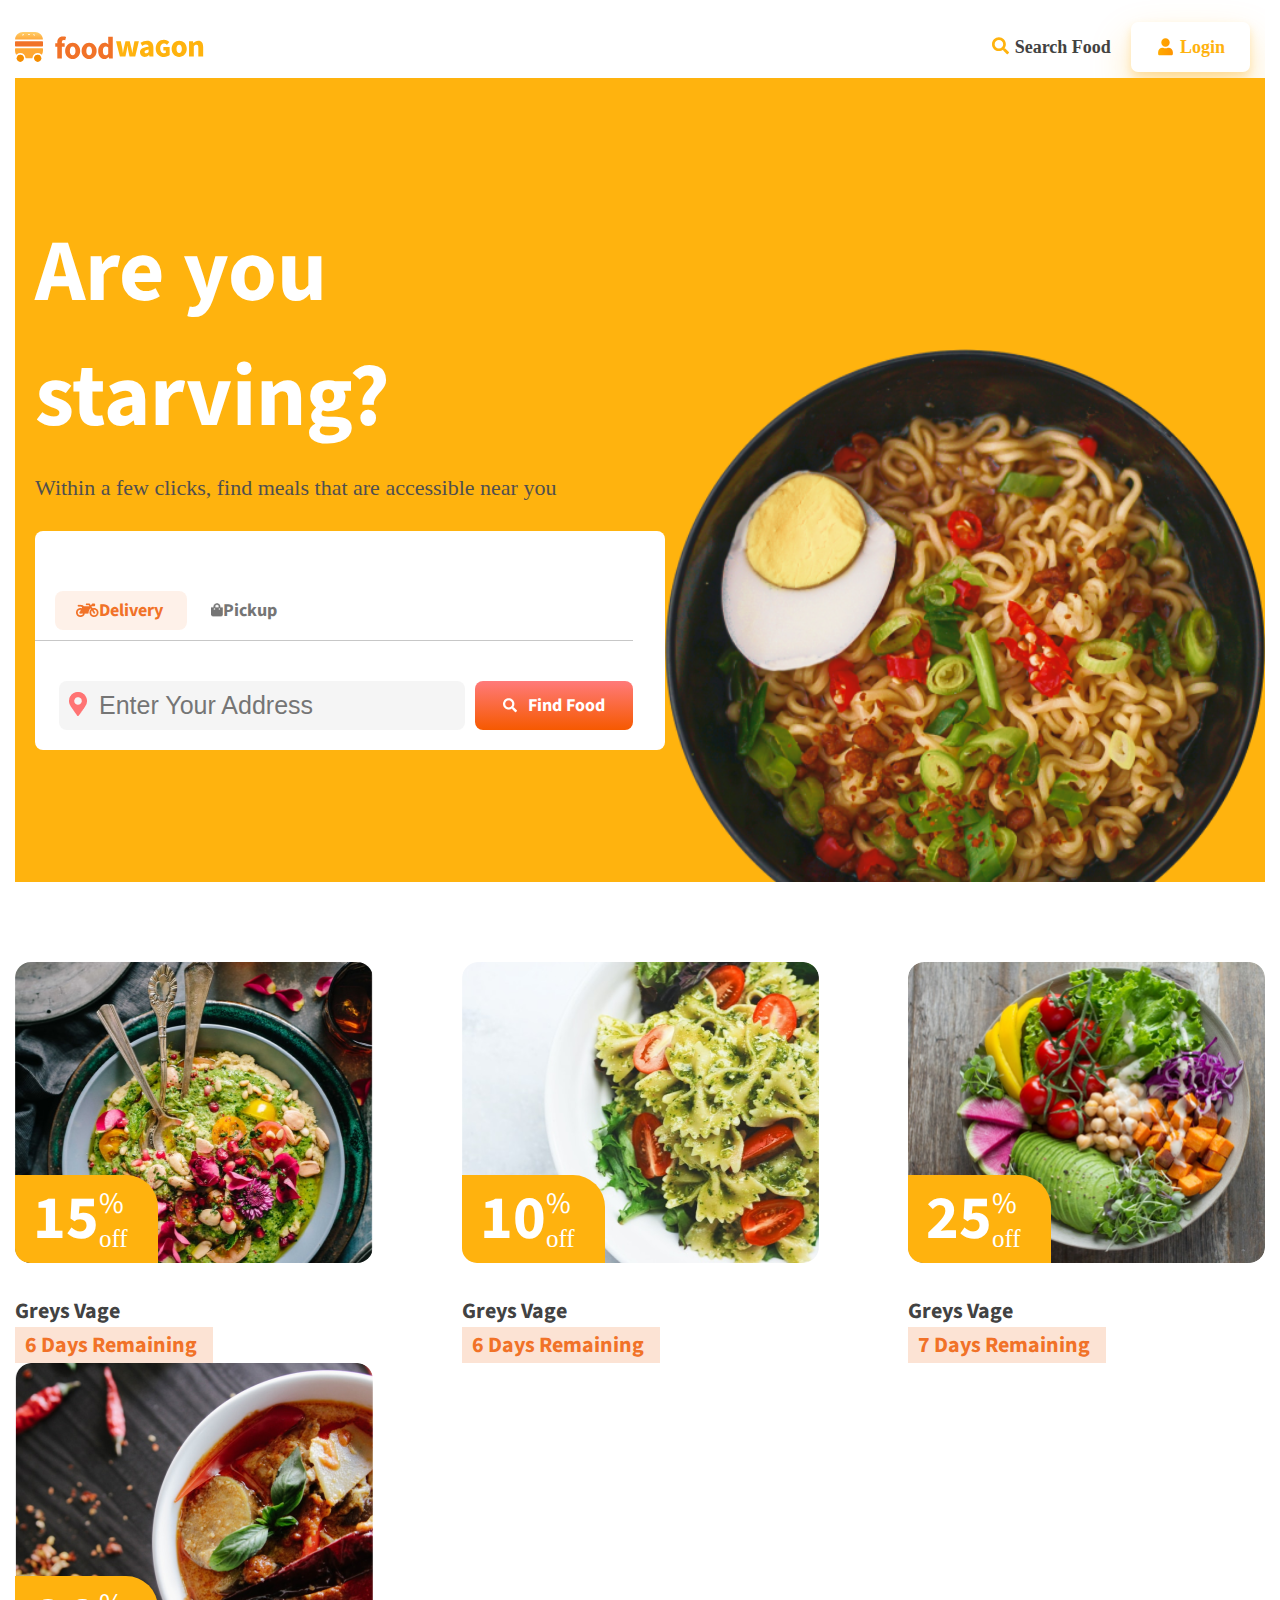
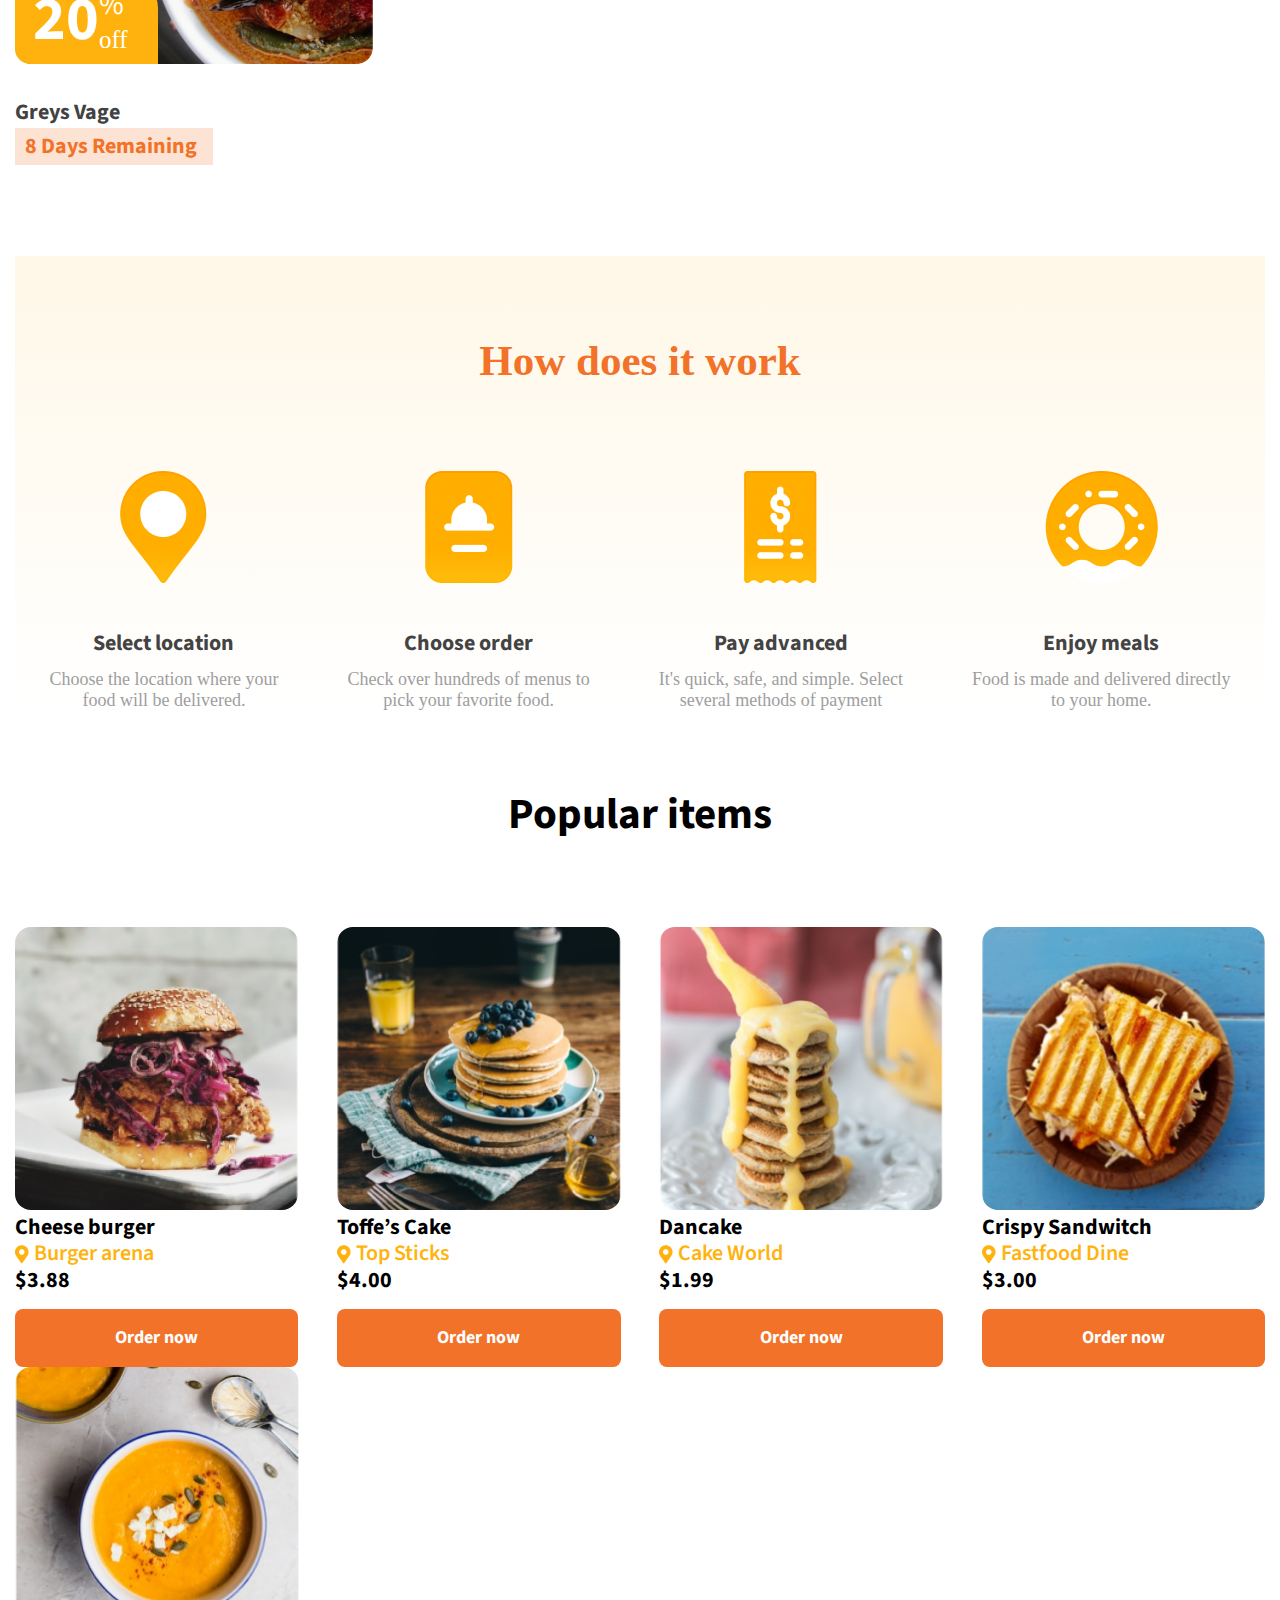
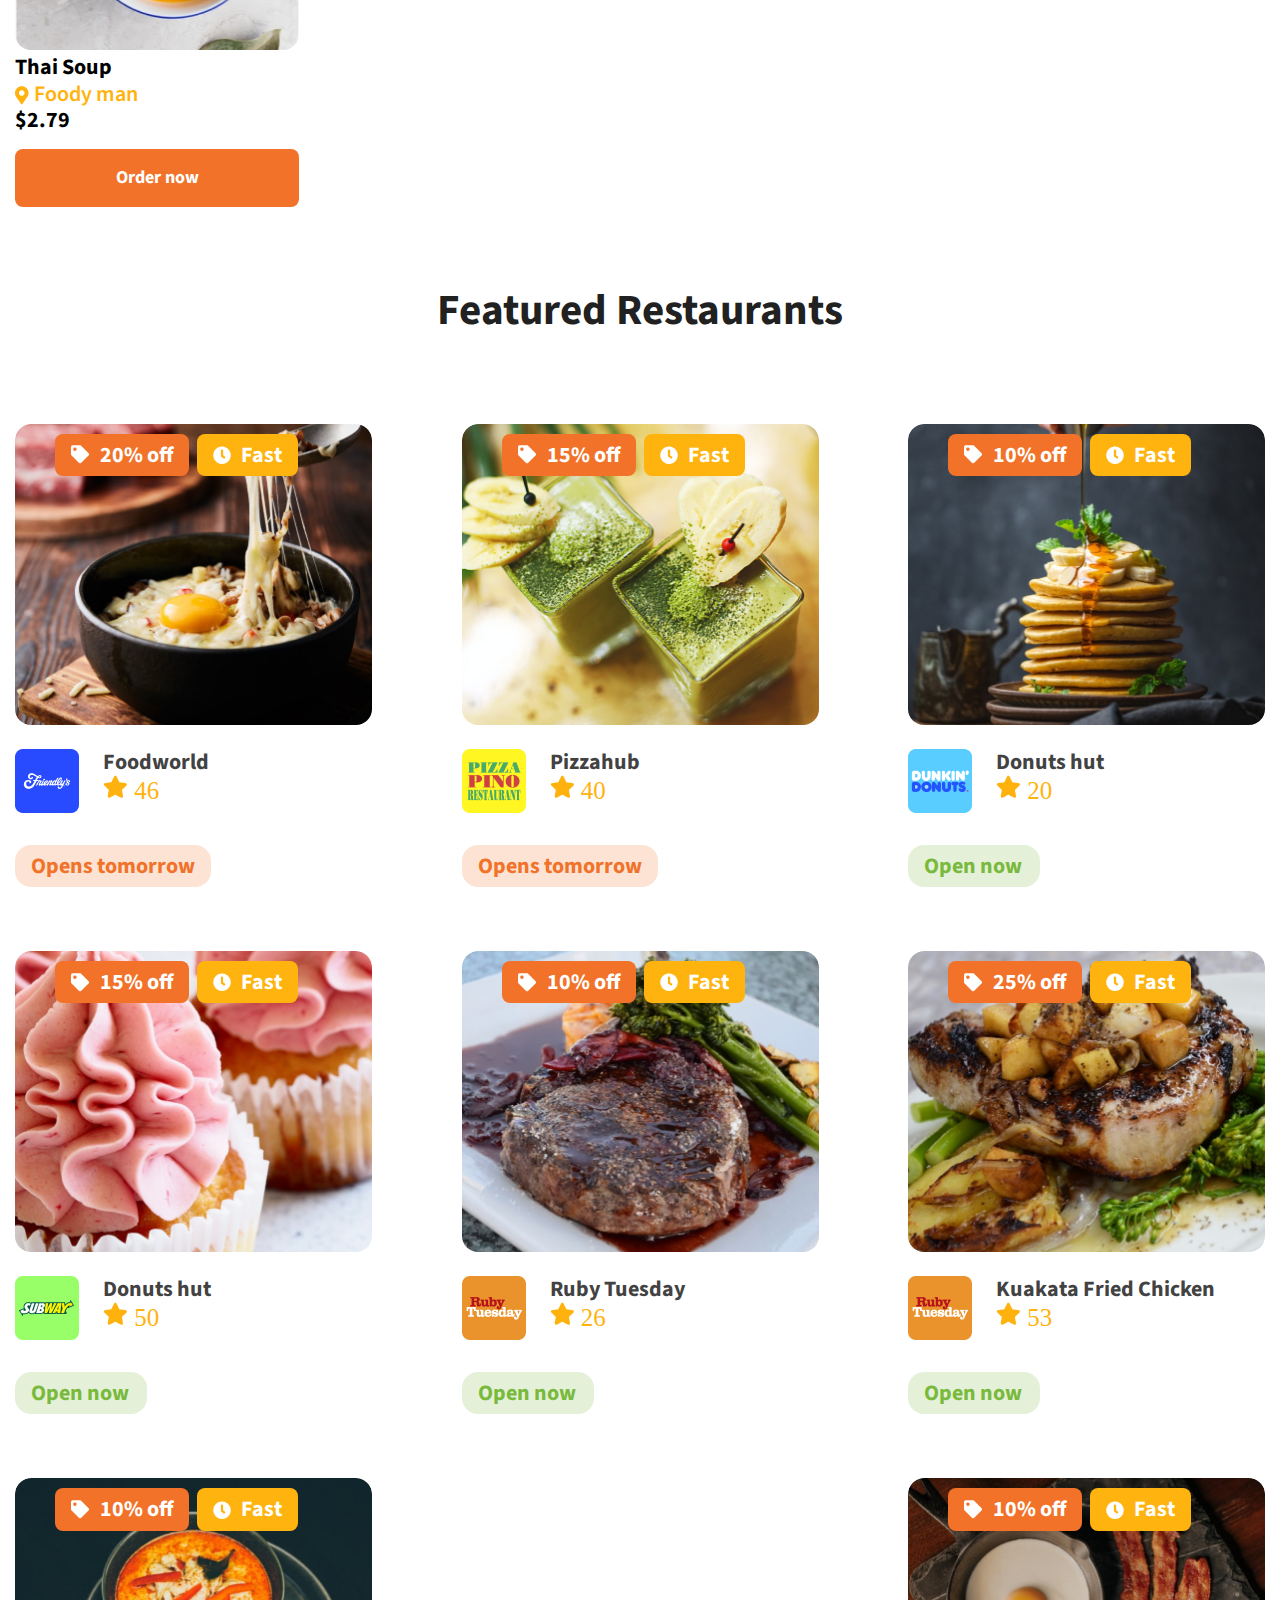
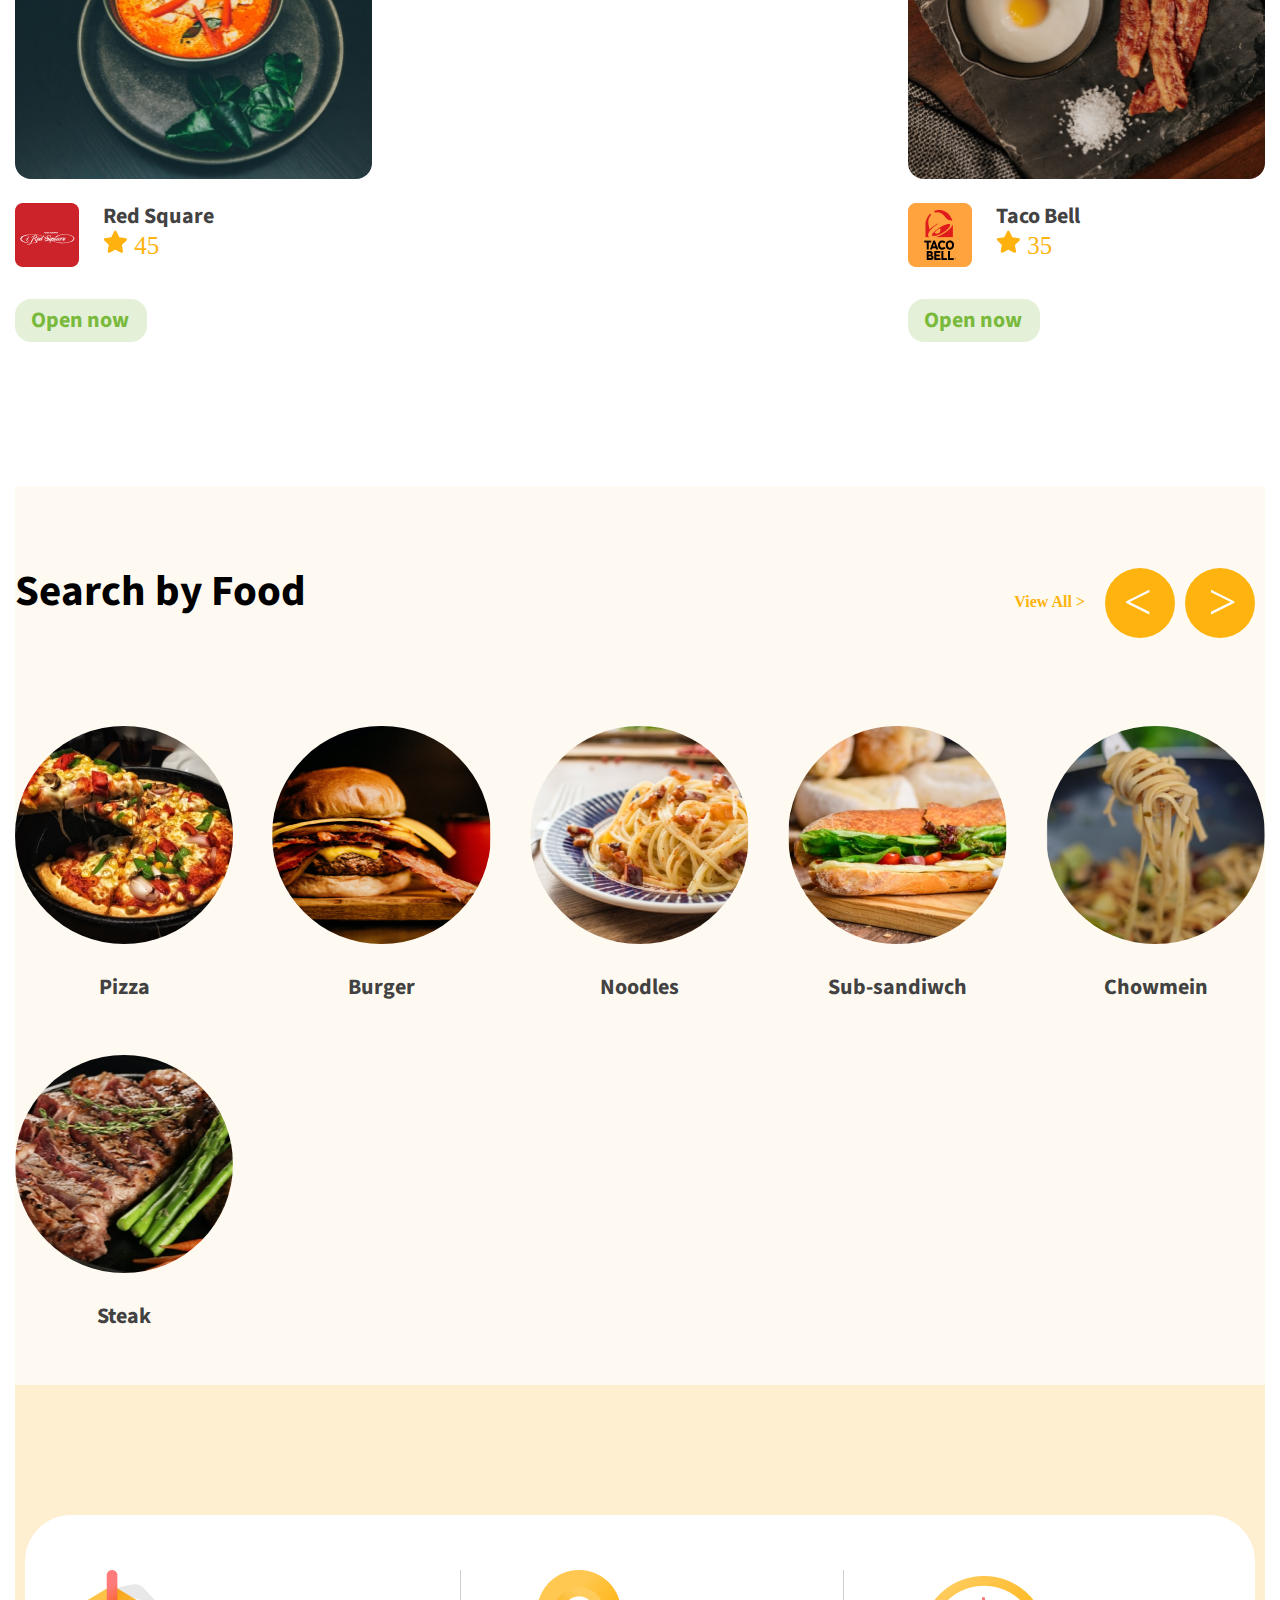
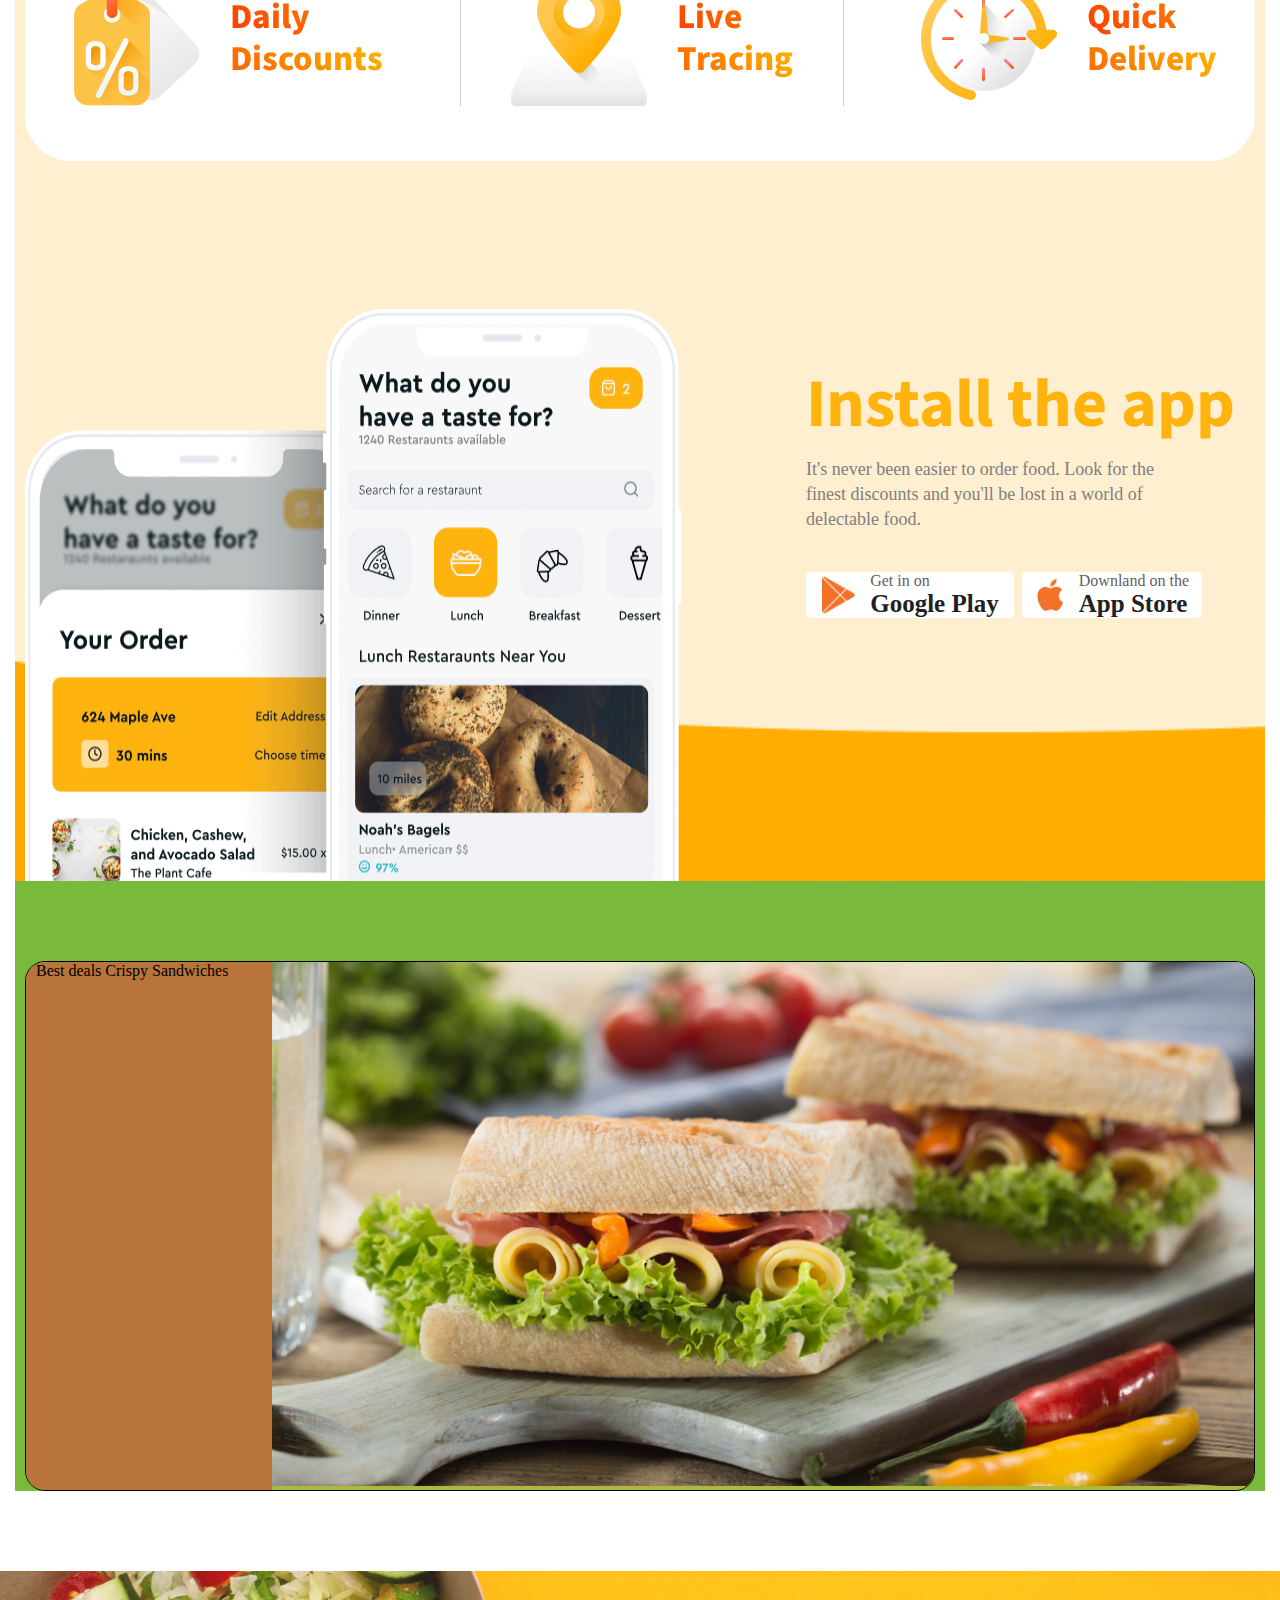
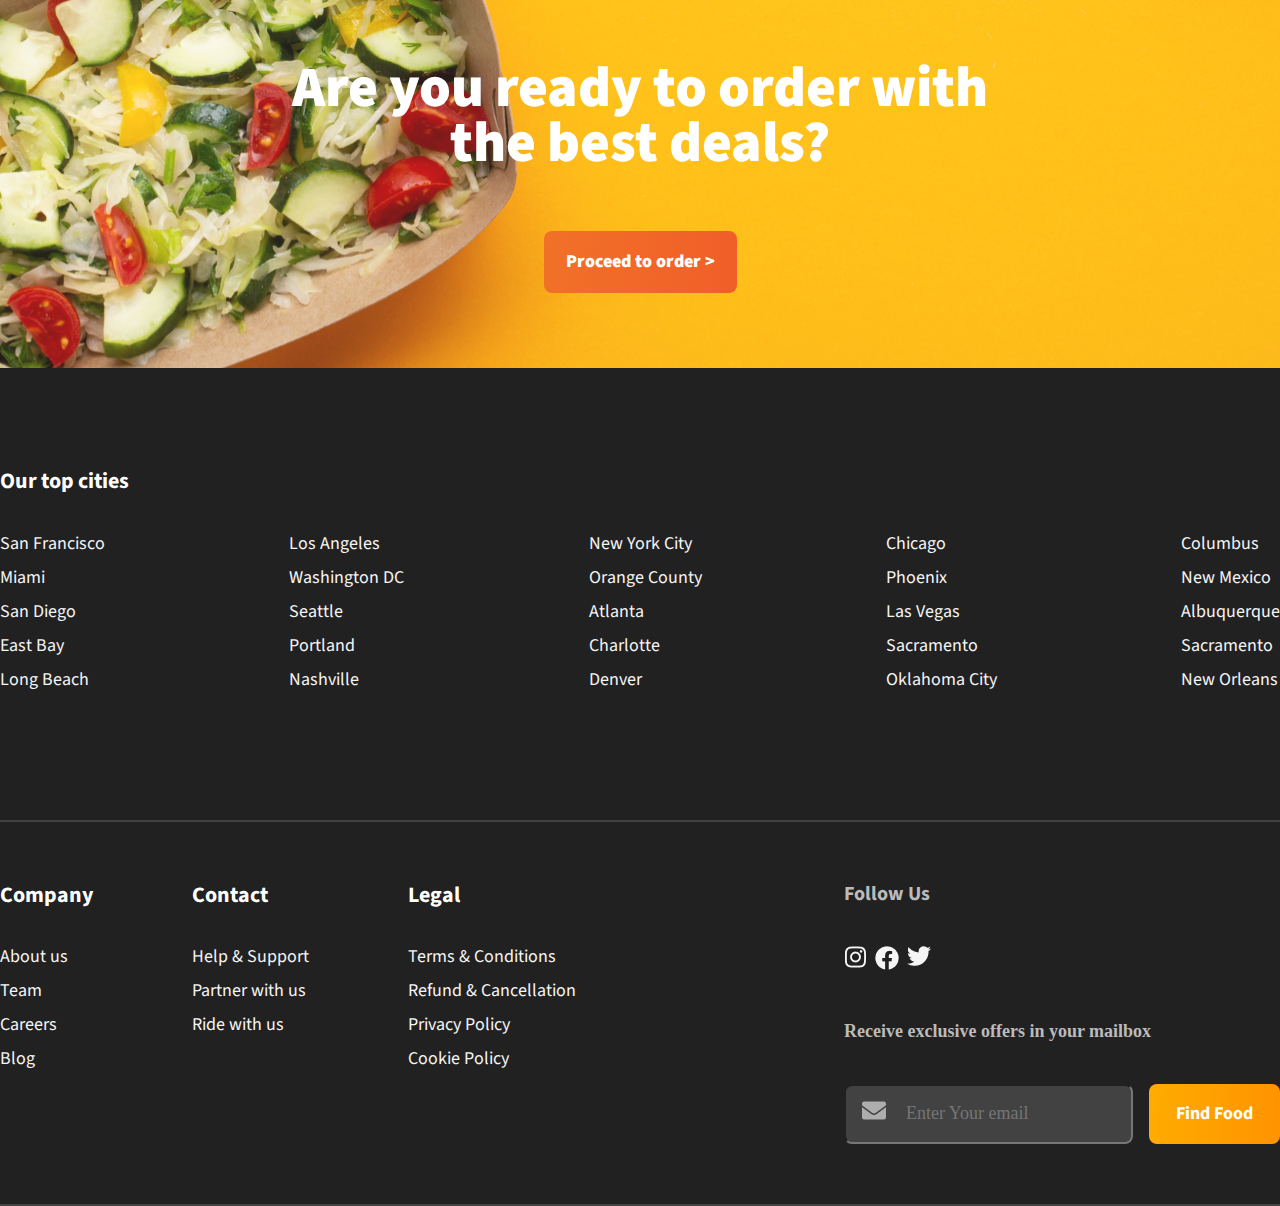
==== index.html @ c79612e3 "1" ====
<!DOCTYPE html>
<html lang="en">
<head>
    <meta charset="UTF-8">
    <meta http-equiv="X-UA-Compatible" content="IE=edge">
    <meta name="viewport" content="width=device-width, initial-scale=1.0">
    <title>Foody</title>
    <link rel="stylesheet" href="style.css">
</head>
<body>
    <div class="_wrapper">
             <!-- HEADER -->
             <header class="header">
             <div class="header__conteiner _container">
                <div class="header__logo">
                    <a href="#" class="header_logo-link">
                        <img src="img/Logo.svg" alt="" class="header__logo-pic">
                    </a>
                </div>
                <div class="header__nav">
                       <a href="#" class="nav__search">
                        <img src="img/Search.svg" alt="" class="nav__search__img">
                        <span class="nav__login__text1">Search Food</span>
                        </a>
                       <a href="#" class="nav__login">
                        <img src="img/user.svg" alt="" class="nav__login__img">
                        <span class="nav__login__text2">Login</span>
                        </a>
                </div>
                </div>
             </header>
            
             <!-- /HEADER -->
             <!-- Main -->
             <!-- STARVING--------------------------------------------------------------------------------------------------- -->
             <main class="">
             <div class="starving">    
             <div class="starving__container _container">
             <div class="starving__container_ask">
                <h1 class="starving__container_ask_h1">Are you starving?</h1>
                <h3 class="starving__container_ask_h3"> Within a few clicks, find meals that are accessible near you</h3>
                <form class="form" action="#" method="post">
                <div class="form_two_button">
                    <label for="choose1">
                        <input class="radio1" type="radio" name = 'choose' id="choose1" checked>
                        <div class="radio_but1">
                            <img src="img/мото.png" alt="" class="choose1_moto">
                            <span class="radio_but_text1">Delivery</span>
                        </div>
                    </label>
                    <label for="choose2">
                        <input class="radio2" type="radio" name = 'choose' id="choose2">
                        <div class="radio_but2">
                            <img src="img/корзинка.png" alt="" class="choose2_bag">
                            <span class="radio_but_text2">Pickup</span>
                        </div>
                    </label>
                </div> <!--До сюда все ок -->
                    <label class="buttom_form">    
                    <input class="input1" type="text" name="adress" value="" placeholder="Enter Your Address">                   
                    <button class="button1" type="button">
                        <img class="loop_button1" src="img/БелаяЛупа.png">
                        <span class="find_food_button1">Find Food</span>
                    </button>
              
                    </label>
                
                </form>
             </div>
             <!-- <div class="base__starving"> -->
             <img class="image_base_starving _base-starving" src="img/Image Base.png">
             <!-- </div> -->
             </div>
            </div>
             <!-- ------------------------------------------------------------------------------------------------------------ -->
             <div class="food-container_2">
                <div class="food_sale_conteiner _container">
                    <div class="food_sale_conteiner_blocks">
                    <div class="food_sale_conteiner_blocks_img_and_text"> 
                        <img src="img/1.png" alt="" class="food_sale_conteiner_blocks_img">
                        <div class="food_sale_conteiner_blocks_text">
                                <span class="food_sale_conteiner_blocks_text_num">15</span>
                                <div class="food_sale_conteiner_blocks_text_column_deg_and_off">
                                    <span class="food_sale_conteiner_blocks_text_deg">%</span>
                                    <span class="food_sale_conteiner_blocks_text_off">off</span>
                                </div>
                        </div>
                    </div>
                    <span class="food_sale_conteiner_blocks_text_greys_vage">Greys Vage</span>
                    <div class="food_sale_conteiner_blocks_text_6_days_div">
                        <span class="food_sale_conteiner_blocks_text_6_days_text">
                            6 Days Remaining
                        </span>
                    </div>
                    </div>
                    <!--  -->
                    <div class="food_sale_conteiner_blocks">
                        <div class="food_sale_conteiner_blocks_img_and_text"> 
                            <img src="img/2.png" alt="" class="food_sale_conteiner_blocks_img">
                            <div class="food_sale_conteiner_blocks_text">
                                    <span class="food_sale_conteiner_blocks_text_num">10</span>
                                    <div class="food_sale_conteiner_blocks_text_column_deg_and_off">
                                        <span class="food_sale_conteiner_blocks_text_deg">%</span>
                                        <span class="food_sale_conteiner_blocks_text_off">off</span>
                                    </div>
                            </div>
                        </div>
                        <span class="food_sale_conteiner_blocks_text_greys_vage">Greys Vage</span>
                        <div class="food_sale_conteiner_blocks_text_6_days_div">
                            <span class="food_sale_conteiner_blocks_text_6_days_text">
                                6 Days Remaining
                            </span>
                        </div>
                        </div>
                    <!--  -->
                    <div class="food_sale_conteiner_blocks">
                        <div class="food_sale_conteiner_blocks_img_and_text"> 
                            <img src="img/3.png" alt="" class="food_sale_conteiner_blocks_img">
                            <div class="food_sale_conteiner_blocks_text">
                                    <span class="food_sale_conteiner_blocks_text_num">25</span>
                                    <div class="food_sale_conteiner_blocks_text_column_deg_and_off">
                                        <span class="food_sale_conteiner_blocks_text_deg">%</span>
                                        <span class="food_sale_conteiner_blocks_text_off">off</span>
                                    </div>
                            </div>
                        </div>
                        <span class="food_sale_conteiner_blocks_text_greys_vage">Greys Vage</span>
                        <div class="food_sale_conteiner_blocks_text_6_days_div">
                            <span class="food_sale_conteiner_blocks_text_6_days_text">
                                7 Days Remaining
                            </span>
                        </div>
                        </div>
                        <!--  -->
                        <div class="food_sale_conteiner_blocks">
                            <div class="food_sale_conteiner_blocks_img_and_text"> 
                                <img src="img/4.png" alt="" class="food_sale_conteiner_blocks_img">
                                <div class="food_sale_conteiner_blocks_text">
                                        <span class="food_sale_conteiner_blocks_text_num">20</span>
                                        <div class="food_sale_conteiner_blocks_text_column_deg_and_off">
                                            <span class="food_sale_conteiner_blocks_text_deg">%</span>
                                            <span class="food_sale_conteiner_blocks_text_off">off</span>
                                        </div>
                                </div>
                            </div>
                            <span class="food_sale_conteiner_blocks_text_greys_vage">Greys Vage</span>
                            <div class="food_sale_conteiner_blocks_text_6_days_div">
                                <span class="food_sale_conteiner_blocks_text_6_days_text">
                                    8 Days Remaining
                                </span>
                            </div>
                            </div>
                            <!--  -->
                </div>
             </div>

             <!-- HOW DOES IT WORK--------------------------------------------------------------------------------------------------- -->
             <div class="How_does_it_work">
                 <h2 class="How_does_it_work_text_h2">How does it work</h2>
                <div class="How_does_it_work_container _container">
                <div class="select_location">
                    <a href="#" class="select_location_img_a">
                        <img src="img/select location.png" alt="" class="select_location_img">
                        </a>
                        <h3 class="select_location_text1"> Select location</h3>
                        <span class="select_location_text2">Choose the location where your <br> food will be delivered.</span>
                </div>
                <div class="select_location">
                    <a href="#" class="select_location_img_a">
                        <img src="img/choose order.png" alt="" class="select_location_img">
                        </a>
                        <h3 class="select_location_text1"> Choose order</h3>
                        <span class="select_location_text2">Check over hundreds of menus to <br> pick your favorite food.</span>
                </div>
                <div class="select_location">
                    <a href="#" class="select_location_img_a">
                        <img src="img/pay advansed.png" alt="" class="select_location_img">
                        </a>
                        <h3 class="select_location_text1"> Pay advanced</h3>
                        <span class="select_location_text2">It's quick, safe, and simple. Select<br> several methods of payment</span>
                </div>
                <div class="select_location">
                    <a href="#" class="select_location_img_a">
                        <img src="img/Donat.png" alt="" class="select_location_img">
                        </a>
                        <h3 class="select_location_text1"> Enjoy meals </h3>
                        <span class="select_location_text2">Food is made and delivered directly <br> to your home.</span>
                </div>
                    </div>
                </div>
                <!-- POPULAR-ITEMS------------------------------------------------------------------------------------------ -->
                <div class="popular_items">
                    <div class="arrow">
                        <a href="#" class="arrow_left">
                            <p class="arrow_left_l"><span>&#60</span></p>
                        </a>
                        <a href="#" class="arrow_rigth">
                            <p class="arrow_rigth_r"><span>&#62</span></p>
                        </a>
                    </div>
                    <h2 class="popelar_items_text_h2">Popular items</h2>
                    <div class="popular_items_container _container">
                        <div class="popular_items_blocks">
                            <a href="#" class="popular_items_img1">
                                <img src="img/Cheese_burger.png" alt="" class="popular_items_img_burger">
                            </a>
                            <span class="popular_items_text_cheese-burger">Cheese burger</span>
                            <a href="#" class="popular_items_text_and_img">
                                <img src="img/yeallow_navigation.png" alt="" class="popular_items_img_navigation">
                                <span class="popular_items_text2">Burger arena</span>
                                </a>
                            <span class="popular_items_text_price">$3.88</span>
                            <div class="popular_items_button">
                                <a href="#" class="popular_items_button_a">
                                   <p class="popular_items_button_text1">Order now</p>
                                </a>
                            </div>
                        </div>
                        <div class="popular_items_blocks">
                            <a href="#" class="popular_items_img1">
                                <img src="img/toffesCake.png" alt="" class="popular_items_img_burger">
                            </a>
                            <span class="popular_items_text_cheese-burger">Toffe’s Cake</span>
                            <a href="#" class="popular_items_text_and_img">
                                <img src="img/yeallow_navigation.png" alt="" class="popular_items_img_navigation">
                                <span class="popular_items_text2">Top Sticks</span>
                                </a>
                            <span class="popular_items_text_price">$4.00</span>
                            <div class="popular_items_button">
                                <a href="#" class="popular_items_button_a">
                                   <p class="popular_items_button_text1">Order now</p>
                                </a>
                            </div>
                        </div>
                        <div class="popular_items_blocks">
                            <a href="#" class="popular_items_img1">
                                <img src="img/dancake.png" alt="" class="popular_items_img_burger">
                            </a>
                            <span class="popular_items_text_cheese-burger">Dancake</span>
                            <a href="#" class="popular_items_text_and_img">
                                <img src="img/yeallow_navigation.png" alt="" class="popular_items_img_navigation">
                                <span class="popular_items_text2">Cake World</span>
                                </a>
                            <span class="popular_items_text_price">$1.99</span>
                            <div class="popular_items_button">
                                <a href="#" class="popular_items_button_a">
                                   <p class="popular_items_button_text1">Order now</p>
                                </a>
                            </div>
                        </div>
                        <div class="popular_items_blocks">
                            <a href="#" class="popular_items_img1">
                                <img src="img/crispy_sandwich.png" alt="" class="popular_items_img_burger">
                            </a>
                            <span class="popular_items_text_cheese-burger">Crispy Sandwitch</span>
                            <a href="#" class="popular_items_text_and_img">
                                <img src="img/yeallow_navigation.png" alt="" class="popular_items_img_navigation">
                                <span class="popular_items_text2">Fastfood Dine</span>
                                </a>
                            <span class="popular_items_text_price">$3.00</span>
                            <div class="popular_items_button">
                                <a href="#" class="popular_items_button_a">
                                   <p class="popular_items_button_text1">Order now</p>
                                </a>
                            </div>
                        </div>
                        <div class="popular_items_blocks">
                            <a href="#" class="popular_items_img1">
                                <img src="img/thai_soup.png" alt="" class="popular_items_img_burger">
                            </a>
                            <span class="popular_items_text_cheese-burger">Thai  Soup</span>
                            <a href="#" class="popular_items_text_and_img">
                                <img src="img/yeallow_navigation.png" alt="" class="popular_items_img_navigation">
                                <span class="popular_items_text2">Foody man</span>
                                </a>
                            <span class="popular_items_text_price">$2.79</span>
                            <div class="popular_items_button">
                                <a href="#" class="popular_items_button_a">
                                   <p class="popular_items_button_text1">Order now</p>
                                </a>
                            </div>
                        </div>
                    </div>
                 </div>
                 <!-- /POPULAR-ITEMS---------------------------------------------------------------------------------------------------------------------- -->

                 <div class="reatured_restaurants">
                    <h2 class="reatured_restaurants_text1">Featured Restaurants</h2>
                    <div class="reatured_restaurants_container _container">
                        <div class="reatured_restaurants_container_blocks">
                            <img src="img/food_world.png" alt="" class="reatured_restaurants_container_blocks_img">
                            <div class="reatured_restaurants_container_blocks_off_and_fast">
                                <div class="reatured_restaurants_container_blocks_off">
                                    <img src="img/ярлыкпроценты.png" alt="" class="reatured_restaurants_container_blocks_off_img">
                                    <span class="reatured_restaurants_container_blocks_off_text"> 20% off</span>
                                </div>
                                <div class="reatured_restaurants_container_blocks_fast">
                                    <img src="img/часы.png" alt="" class="reatured_restaurants_container_blocks_fast_img">
                                    <span class="reatured_restaurants_container_blocks_fast_text">Fast</span>
                                </div>
                            </div>
                            <div class="reatured_restaurants_container_blocks_icon_and_text">
                                <img src="img/RestaruantLogo1.png" alt="" class="reatured_restaurants_container_blocks_icon">
                                <div class="reatured_restaurants_container_blocks_text_two_span">
                                    <span class="reatured_restaurants_container_blocks_text-Foodworld">Foodworld</span>
                                    <span class="reatured_restaurants_container_blocks_text-46"> <img src="img/star.png" alt="" class="reatured_restaurants_container_blocks_img-46"> 46 </span>
                                </div>
                            </div>
                            <a href="#" class="reatured_restaurants_container_blocks_button">
                                <span class="reatured_restaurants_container_blocks_button_text"> Opens tomorrow</span>
                            </a>

                        </div>
                        <!-- 2 -->
                        <div class="reatured_restaurants_container_blocks">
                            <img src="img/pizza_hub.png" alt="" class="reatured_restaurants_container_blocks_img">
                            <div class="reatured_restaurants_container_blocks_off_and_fast">
                                <div class="reatured_restaurants_container_blocks_off">
                                    <img src="img/ярлыкпроценты.png" alt="" class="reatured_restaurants_container_blocks_off_img">
                                    <span class="reatured_restaurants_container_blocks_off_text"> 15% off</span>
                                </div>
                                <div class="reatured_restaurants_container_blocks_fast">
                                    <img src="img/часы.png" alt="" class="reatured_restaurants_container_blocks_fast_img">
                                    <span class="reatured_restaurants_container_blocks_fast_text">Fast</span>
                                </div>
                            </div>
                            <div class="reatured_restaurants_container_blocks_icon_and_text">
                                <img src="img/Restaruant_Logo2.png" alt="" class="reatured_restaurants_container_blocks_icon">
                                <div class="reatured_restaurants_container_blocks_text_two_span">
                                    <span class="reatured_restaurants_container_blocks_text-Foodworld">Pizzahub</span>
                                    <span class="reatured_restaurants_container_blocks_text-46"> <img src="img/star.png" alt="" class="reatured_restaurants_container_blocks_img-46"> 40 </span>
                                </div>
                            </div>
                            <a href="#" class="reatured_restaurants_container_blocks_button">
                                <span class="reatured_restaurants_container_blocks_button_text"> Opens tomorrow</span>
                            </a>

                        </div>
                        <!-- 3 -->
                        <div class="reatured_restaurants_container_blocks">
                            <img src="img/donuts_hut.png" alt="" class="reatured_restaurants_container_blocks_img">
                            <div class="reatured_restaurants_container_blocks_off_and_fast">
                                <div class="reatured_restaurants_container_blocks_off">
                                    <img src="img/ярлыкпроценты.png" alt="" class="reatured_restaurants_container_blocks_off_img">
                                    <span class="reatured_restaurants_container_blocks_off_text"> 10% off</span>
                                </div>
                                <div class="reatured_restaurants_container_blocks_fast">
                                    <img src="img/часы.png" alt="" class="reatured_restaurants_container_blocks_fast_img">
                                    <span class="reatured_restaurants_container_blocks_fast_text">Fast</span>
                                </div>
                            </div>
                            <div class="reatured_restaurants_container_blocks_icon_and_text">
                                <img src="img/Restaruant_Logo3.png" alt="" class="reatured_restaurants_container_blocks_icon">
                                <div class="reatured_restaurants_container_blocks_text_two_span">
                                    <span class="reatured_restaurants_container_blocks_text-Foodworld">Donuts hut</span>
                                    <span class="reatured_restaurants_container_blocks_text-46"> <img src="img/star.png" alt="" class="reatured_restaurants_container_blocks_img-46"> 20 </span>
                                </div>
                            </div>
                            <a href="#" class="reatured_restaurants_container_blocks_button_opens">
                                <span class="reatured_restaurants_container_blocks_button_text_opens"> Open now</span>
                            </a>

                        </div>
                        <!-- 4 -->
                        <div class="reatured_restaurants_container_blocks">
                            <img src="img/donut_hut2.png" alt="" class="reatured_restaurants_container_blocks_img">
                            <div class="reatured_restaurants_container_blocks_off_and_fast">
                                <div class="reatured_restaurants_container_blocks_off">
                                    <img src="img/ярлыкпроценты.png" alt="" class="reatured_restaurants_container_blocks_off_img">
                                    <span class="reatured_restaurants_container_blocks_off_text"> 15% off</span>
                                </div>
                                <div class="reatured_restaurants_container_blocks_fast">
                                    <img src="img/часы.png" alt="" class="reatured_restaurants_container_blocks_fast_img">
                                    <span class="reatured_restaurants_container_blocks_fast_text">Fast</span>
                                </div>
                            </div>
                            <div class="reatured_restaurants_container_blocks_icon_and_text">
                                <img src="img/Restaruant_Logo4.png" alt="" class="reatured_restaurants_container_blocks_icon">
                                <div class="reatured_restaurants_container_blocks_text_two_span">
                                    <span class="reatured_restaurants_container_blocks_text-Foodworld">Donuts hut</span>
                                    <span class="reatured_restaurants_container_blocks_text-46"> <img src="img/star.png" alt="" class="reatured_restaurants_container_blocks_img-46"> 50 </span>
                                </div>
                            </div>
                            <a href="#" class="reatured_restaurants_container_blocks_button_opens">
                                <span class="reatured_restaurants_container_blocks_button_text_opens"> Open now</span>
                            </a>

                        </div>
                        <!-- 5 -->
                        <div class="reatured_restaurants_container_blocks">
                            <img src="img/ruby_tuesday.png" alt="" class="reatured_restaurants_container_blocks_img">
                            <div class="reatured_restaurants_container_blocks_off_and_fast">
                                <div class="reatured_restaurants_container_blocks_off">
                                    <img src="img/ярлыкпроценты.png" alt="" class="reatured_restaurants_container_blocks_off_img">
                                    <span class="reatured_restaurants_container_blocks_off_text"> 10% off</span>
                                </div>
                                <div class="reatured_restaurants_container_blocks_fast">
                                    <img src="img/часы.png" alt="" class="reatured_restaurants_container_blocks_fast_img">
                                    <span class="reatured_restaurants_container_blocks_fast_text">Fast</span>
                                </div>
                            </div>
                            <div class="reatured_restaurants_container_blocks_icon_and_text">
                                <img src="img/Restaruant_Logo5.png" alt="" class="reatured_restaurants_container_blocks_icon">
                                <div class="reatured_restaurants_container_blocks_text_two_span">
                                    <span class="reatured_restaurants_container_blocks_text-Foodworld">Ruby Tuesday</span>
                                    <span class="reatured_restaurants_container_blocks_text-46"> <img src="img/star.png" alt="" class="reatured_restaurants_container_blocks_img-46"> 26 </span>
                                </div>
                            </div>
                            <a href="#" class="reatured_restaurants_container_blocks_button_opens">
                                <span class="reatured_restaurants_container_blocks_button_text_opens"> Open now</span>
                            </a>

                        </div>
                        <!-- 6 -->
                        <div class="reatured_restaurants_container_blocks">
                            <img src="img/kuakata_Friend.png" alt="" class="reatured_restaurants_container_blocks_img">
                            <div class="reatured_restaurants_container_blocks_off_and_fast">
                                <div class="reatured_restaurants_container_blocks_off">
                                    <img src="img/ярлыкпроценты.png" alt="" class="reatured_restaurants_container_blocks_off_img">
                                    <span class="reatured_restaurants_container_blocks_off_text"> 25% off</span>
                                </div>
                                <div class="reatured_restaurants_container_blocks_fast">
                                    <img src="img/часы.png" alt="" class="reatured_restaurants_container_blocks_fast_img">
                                    <span class="reatured_restaurants_container_blocks_fast_text">Fast</span>
                                </div>
                            </div>
                            <div class="reatured_restaurants_container_blocks_icon_and_text">
                                <img src="img/Restaruant_Logo5.png" alt="" class="reatured_restaurants_container_blocks_icon">
                                <div class="reatured_restaurants_container_blocks_text_two_span">
                                    <span class="reatured_restaurants_container_blocks_text-Foodworld">Kuakata Fried Chicken</span>
                                    <span class="reatured_restaurants_container_blocks_text-46"> <img src="img/star.png" alt="" class="reatured_restaurants_container_blocks_img-46"> 53 </span>
                                </div>
                            </div>
                            <a href="#" class="reatured_restaurants_container_blocks_button_opens">
                                <span class="reatured_restaurants_container_blocks_button_text_opens"> Open now</span>
                            </a>

                        </div>
                        <!-- 7 -->
                        <div class="reatured_restaurants_container_blocks">
                            <img src="img/red_square.png" alt="" class="reatured_restaurants_container_blocks_img">
                            <div class="reatured_restaurants_container_blocks_off_and_fast">
                                <div class="reatured_restaurants_container_blocks_off">
                                    <img src="img/ярлыкпроценты.png" alt="" class="reatured_restaurants_container_blocks_off_img">
                                    <span class="reatured_restaurants_container_blocks_off_text"> 10% off</span>
                                </div>
                                <div class="reatured_restaurants_container_blocks_fast">
                                    <img src="img/часы.png" alt="" class="reatured_restaurants_container_blocks_fast_img">
                                    <span class="reatured_restaurants_container_blocks_fast_text">Fast</span>
                                </div>
                            </div>
                            <div class="reatured_restaurants_container_blocks_icon_and_text">
                                <img src="img/Restaruant_Logo7.png" alt="" class="reatured_restaurants_container_blocks_icon">
                                <div class="reatured_restaurants_container_blocks_text_two_span">
                                    <span class="reatured_restaurants_container_blocks_text-Foodworld">Red Square</span>
                                    <span class="reatured_restaurants_container_blocks_text-46"> <img src="img/star.png" alt="" class="reatured_restaurants_container_blocks_img-46"> 45 </span>
                                </div>
                            </div>
                            <a href="#" class="reatured_restaurants_container_blocks_button_opens">
                                <span class="reatured_restaurants_container_blocks_button_text_opens"> Open now</span>
                            </a>

                        </div>
                        <!-- 8 -->
                        <div class="reatured_restaurants_container_blocks">
                            <img src="img/taco_bell.png" alt="" class="reatured_restaurants_container_blocks_img">
                            <div class="reatured_restaurants_container_blocks_off_and_fast">
                                <div class="reatured_restaurants_container_blocks_off">
                                    <img src="img/ярлыкпроценты.png" alt="" class="reatured_restaurants_container_blocks_off_img">
                                    <span class="reatured_restaurants_container_blocks_off_text"> 10% off</span>
                                </div>
                                <div class="reatured_restaurants_container_blocks_fast">
                                    <img src="img/часы.png" alt="" class="reatured_restaurants_container_blocks_fast_img">
                                    <span class="reatured_restaurants_container_blocks_fast_text">Fast</span>
                                </div>
                            </div>
                            <div class="reatured_restaurants_container_blocks_icon_and_text">
                                <img src="img/Restaruant_Logo8.png" alt="" class="reatured_restaurants_container_blocks_icon">
                                <div class="reatured_restaurants_container_blocks_text_two_span">
                                    <span class="reatured_restaurants_container_blocks_text-Foodworld">Taco Bell</span>
                                    <span class="reatured_restaurants_container_blocks_text-46"> <img src="img/star.png" alt="" class="reatured_restaurants_container_blocks_img-46"> 35 </span>
                                </div>
                            </div>
                            <a href="#" class="reatured_restaurants_container_blocks_button_opens">
                                <span class="reatured_restaurants_container_blocks_button_text_opens"> Open now</span>
                            </a>

                        </div>
                    </div>
                 </div>
                        <!-- ------------------------------------------------------------------------------------ -->
                        
                     <div class="Search_by_Food">
                        <div class="Search_by_Food_container _container">
                            <div class="Search_by_Food_text_and_nav">
                                <h2 class="Search_by_Food_text">Search by Food</h2>
                                <div class="Search_by_Food_2nav">
                                    <p class="Search_by_Food_nav_view-all">
                                        <span>View All <span>&#62</span></span>
                                    </p>
                                    <a href="#" class="Search_by_Food_nav_left">
                                        <p class="Search_by_Food_nav_left1">&#60</p>
                                    </a>
                                    <a href="#" class="Search_by_Food_nav_right">
                                        <p class="Search_by_Food_nav_right2">&#62</p>
                                    </a>
                                </div>
                            </div>
                        
                            <div class="Search_by_Food_menu">
                                <a href="#" class="Search_by_Food_menu_list">
                                    <img src="img/Pizza_search.png" alt="" class="Search_by_Food_menu_img">
                                    <p class="Search_by_Food_menu_text">
                                        <span>Pizza</span>
                                    </p>
                                </a>
                                <a href="#" class="Search_by_Food_menu_list">
                                    <img src="img/burger_search.png" alt="" class="Search_by_Food_menu_img">
                                    <p class="Search_by_Food_menu_text">
                                        <span>Burger</span>
                                    </p>
                                </a>
                                <a href="#" class="Search_by_Food_menu_list">
                                    <img src="img/noodles_search.png" alt="" class="Search_by_Food_menu_img">
                                    <p class="Search_by_Food_menu_text">
                                        <span>Noodles</span>
                                    </p>
                                </a>
                                <a href="#" class="Search_by_Food_menu_list">
                                    <img src="img/subsandwich_search.png" alt="" class="Search_by_Food_menu_img">
                                    <p class="Search_by_Food_menu_text">
                                        <span>Sub-sandiwch</span>
                                    </p>
                                </a>
                                <a href="#" class="Search_by_Food_menu_list">
                                    <img src="img/chowmein_search.png" alt="" class="Search_by_Food_menu_img">
                                    <p class="Search_by_Food_menu_text">
                                        <span>Chowmein</span>
                                    </p>
                                </a>
                                <a href="#" class="Search_by_Food_menu_list">
                                    <img src="img/steak_search.png" alt="" class="Search_by_Food_menu_img">
                                    <p class="Search_by_Food_menu_text">
                                        <span>Steak</span>
                                    </p>
                                </a>
                            </div>
                        </div>
                    </div>
                    <!-- ----------------------------------------------------------------------------------------------------------------- -->
                    <div class="install_the_app">
                        <div class="install_the_app_container _container">
                            <div class="install_the_app_daily">
                                <div class="install_the_app_daily_block">
                                    <img src="img/ярлык_с_процентами.png" alt="" class="install_the_app_daily_block_img">
                                    <p class="install_the_app_daily_block_with_text">
                                        <span class="install_the_app_daily_block_with_text_daily-discounts">Daily<br> Discounts</span>
                                        <span></span>
                                    </p>
                                </div>
                                <div class="install_the_app_daily_block _border-install_the_app_daily_block2">
                                    <img src="img/ярлык-геометка.png" alt="" class="install_the_app_daily_block_img">
                                    <p class="install_the_app_daily_block_with_text">
                                        <span class="install_the_app_daily_block_with_text_daily-discounts">Live<br> Tracing</span>
                                        <span></span>
                                    </p>
                                </div>
                                <div class="install_the_app_daily_block">
                                    <img src="img/ярлык-часы.png" alt="" class="install_the_app_daily_block_img">
                                    <p class="install_the_app_daily_block_with_text">
                                        <span class="install_the_app_daily_block_with_text_daily-discounts">Quick<br> Delivery</span>
                                        <span></span>
                                    </p>
                                </div>
                            </div>
                            <div class="install_the_app_phone">
                                
                                    <img src="img/twophone.png" alt="" class="twophone">
                                
                                <div class="install_the_app_text">
                                    
                                    <h2 class="install_the_app_text_install_text1">Install the app</h2>
                                    <span class="install_the_app_text_install_text2">
                                        It's never been easier to order food. Look for the <br> finest discounts and you'll be lost in a world of <br> delectable food.
                                    </span>
                                    <div class="install_the_app_text_two_botton">
                                        <a href="#" class="install_the_app_text_two_botton1">
                                            <img src="img/Google Play logo.png" alt="" class="logo-google">
                                            <p class="logo-google-text">
                                                <span class="logo-google-text-get_in_on">Get in on</span>
                                                <span class="logo-google-text-google_play">Google Play</span>
                                            </p>
                                        </a>
                                        <a href="#" class="install_the_app_text_two_botton2">
                                            <img src="img/Apple logo.png" alt="" class="logo-apple">
                                            <p class="logo-apple-text">
                                                <span class="logo-apple-text-download">Downland on the</span>
                                                <span class="logo-apple-text-app">App Store</span>
                                            </p>
                                        </a>
                                    </div>
                                </div>
                            </div>
                        </div>
                    </div>
                    <!-- ------------------------------------------------------------------------------------------------------------- -->
                    <div class="news">
                        <div class="c">
                        <div class="a">
                            <span class="news_span"><span class="news_span2">Best deals</span> Crispy Sandwiches</span>
                        </div>
                        <div class="b">
                             <img src="img/news1.png" alt="" class="news_container_block1_img" >
                        </div>
                        </div>
                        
                        <!-- <div class ="news_container _container">
                            <div class="news_container_block1 _reverse">
                                <div class="news_container_block1_text">
                                
                                <span class="news_container_block1_text_description">Enjoy the large size of sandwiches. Complete 
                                    perfect slice of sandwiches.</span>
                                    <a href="#" class="news_container_block1_text_bottom">
                                        <span class="news_container_block1_text_bottom_text">Proceed to order &#62</span>
                                    </a>
                            </div>
                            </div> -->
                                <!-- <div ><img src="img/news1.png" alt="" class="news_container_block1_img" ></div> -->
                            <!-- </div> -->
                            
                            
                        </div>
                        <!-- <div class="news_container _container">
                            <div class="news_container_block1 _reverse">
                                <div class="news_container_block1_text">
                                    <h1 class="news_container_block1_text_main-text"><span class="news_container_block1_text_start">Best deals</span> Crispy Sandwiches</h1>
                                    <span class="news_container_block1_text_description">Enjoy the large size of sandwiches. Complete 
                                        perfect slice of sandwiches.</span>
                                        <a href="#" class="news_container_block1_text_bottom">
                                            <span class="news_container_block1_text_bottom_text">Proceed to order &#62</span>
                                        </a>
                                </div>
                                <img src="img/news1.png" alt="" class="news_container_block1_img">
                            </div> -->
                            <!-- <div class="news_container_block1">
                                <img src="img/news2.png" alt="" class="news_container_block1_img">
                                <div class="news_container_block1_text">
                                    <h1 class="news_container_block1_text_main-text"><span class="news_container_block1_text_start">Celebrate  parties
                                        with</span> Fried Chicken </h1>
                                    <span class="news_container_block1_text_description">Get the best fried chicken smeared with a lip smacking lemon chili flavor. Check out 
                                        best deals for fried chicken.</span>
                                        <a href="#" class="news_container_block1_text_bottom">
                                            <span class="news_container_block1_text_bottom_text">Proceed to order &#62</span>
                                        </a>
                                </div>
                            </div>
                            <div class="news_container_block1 _reverse">
                                <div class="news_container_block1_text">
                                    <h1 class="news_container_block1_text_main-text"><span class="news_container_block1_text_start">Wanna eat hot 
                                        & spicy</span> Pizza? </h1>
                                    <span class="news_container_block1_text_description">Pair up with a friend and enjoy the 
                                        hot and crispy pizza pops. Try it with the best deals.</span>
                                        <a href="#" class="news_container_block1_text_bottom">
                                            <span class="news_container_block1_text_bottom_text">Proceed to order &#62</span>
                                        </a>
                                </div>
                                <img src="img/news3.png" alt="" class="news_container_block1_img">
                            </div>
                        </div> -->
                    </div>
                    <!-- ----------------------------------------------------------------------------------------------------------------- -->
                    <div class="Are_you_ready">
                        <div class="are_you_ready_container _container">
                           <h2 class="are_you_ready_text">Are you ready to order with<br> the best deals?</h2>
                           <a href="#" class="are_you_ready_bottom">
                               <span class="are_you_ready_bottom_text">Proceed to order &#62</span>
                           </a>
                        </div>
                    </div>

                    <!-- -------------------------------------------------------------------------------------------------- -->
                    <footer class="fotter">
                        <div class="fotter_container _container">
                            <div class="fotter_container_block1">
                                <h3 class="fotter_container_block1_h3">Our top cities</h3>
                                <div class="fotter_container_block1_cities">
                                    <div class="city1">
                                        <ul class="city1_fl">
                                            <li>San Francisco</li>
                                            <li>Miami</li>
                                            <li>San Diego</li>
                                            <li>East Bay</li>
                                            <li>Long Beach</li>
                                        </ul>
                                    </div>
                                    <div class="city2">
                                        <ul class="city1_fl">
                                            <li>Los Angeles</li>
                                            <li>Washington DC</li>
                                            <li>Seattle</li>
                                            <li>Portland</li>
                                            <li>Nashville</li>
                                        </ul>
                                    </div>
                                    <div class="city3">
                                        <ul class="city1_fl">
                                            <li>New York City</li>
                                            <li>Orange County</li>
                                            <li>Atlanta</li>
                                            <li>Charlotte</li>
                                            <li>Denver</li>
                                        </ul>
                                    </div>
                                    <div class="city4">
                                        <ul class="city1_fl">
                                            <li>Chicago</li>
                                            <li>Phoenix</li>
                                            <li>Las Vegas</li>
                                            <li>Sacramento</li>
                                            <li>Oklahoma City</li>
                                        </ul>
                                    </div>
                                    <div class="city5">
                                        <ul class="city1_fl">
                                            <li>Columbus</li>
                                            <li>New Mexico</li>
                                            <li>Albuquerque</li>
                                            <li>Sacramento</li>
                                            <li>New Orleans</li>
                                        </ul>
                                    </div>
                                </div>
                            </div>
                            <div class="fotter_container_block2">
                                <div class="fotter_container_block2_text">
                                    <div>
                                        <h3 class="fotter_container_block2_text_h3">Company</h3>
                                        <ul class="city1_fl">
                                            <li>About us</li>
                                            <li>Team</li>
                                            <li>Careers</li>
                                            <li>Blog</li>
                                        </ul>
                                    </div>
                                    <div>
                                        <h3 class="fotter_container_block2_text_h3">Contact</h3>
                                        <ul class="city1_fl">
                                            <li>Help & Support</li>
                                            <li>Partner with us </li>
                                            <li>Ride with us</li>
                                        </ul>
                                    </div>
                                    <div>
                                        <h3 class="fotter_container_block2_text_h3">Legal</h3>
                                        <ul class="city1_fl">
                                            <li>Terms & Conditions</li>
                                            <li>Refund & Cancellation</li>
                                            <li>Privacy Policy</li>
                                            <li>Cookie Policy</li>
                                        </ul>
                                    </div>
                                </div>
                                <div class="fotter_container_block2_bottom">
                                    <h3 class="fotter_container_block2_bottom_text-follow-us">Follow Us</h3>
                                    <div class="fotter_container_block2_three_logo">
                                        <a href="#"><img src="img/instagram-logo.png" alt="" class="instagram-logo"> </a>
                                        <a href="#"><img src="img/facebook-logo.png" alt="" class="facebook-logo"> </a>
                                        <a href="#"><img src="img/twitter-logo.png" alt="" class="twitter-logo"></a>
                                    </div>
                                    <span class="fotter_container_block2_span">Receive exclusive offers in your mailbox</span>
                                    <div class="footter_form">
                                        <input class="footter_form_input" type="text" name="adress" value="" placeholder="Enter Your email">
                                        <button class="footter_form_button" type="button">
                                            <span class="footter_form_span">Find Food</span>
                                        </button>
                                    </div>
                                </div>
                            </div>
                        </div>
                    </footer>












                    
                </div>










            </div>
            </main>
            <!-- /MAIN -->
    </div>
</body>
</html>
<!-- <div class="header_logo">
    <a href="#" class="header_logo-link">
        <img src="img/Logo.svg" alt="" class="header__logo-pic">
    </a>
</div>
<nav class="header__nav">
    <div class="search__header">
        <a href="#" class="search">
            <img src="img/Search.svg" alt="" class="search_loop">
        </a>
        Search Food
    </div>
    <div class="serch__login">
    </div>
</nav> -->
---- style.css ----
@import url("https://fonts.googleapis.com/css2?family=Source+Sans+Pro:wght@600;700&display=swap");

* {
  margin: 0px;
}
/* body {
  max-width: 1480px;
  margin: 0 auto;
} */
._container {
  max-width: 1480px;
  margin: 0 auto;
  overflow: hidden;
}
._wrapper {
  display: flex;
  flex-direction: column;
  /* max-width: 1920px; */
  padding: 0px 15px;
}
/* HEADER */
.header {
  width: 100%;
  background: white;
}
.header__conteiner {
  display: flex;
  justify-content: space-between;
  min-height: 78px;
  align-items: center;
}
.header__logo {
  padding-top: 20px;
}
.header_logo-link {
  /* width: 100%; */
}
.header__nav {
  display: flex;
  justify-content: space-between;
  padding-top: 15px;
  padding-right: 15px;
}
.nav__search {
  background: white;
  padding-left: 15px;
}
.nav__login {
  width: 45%;
  display: flex;
  justify-content: space-between;
  background: white;
  border-radius: 7px;
  text-decoration: none;
  margin-left: 20px;
  box-shadow: 0px 5px 10px rgba(255, 174, 0, 0.26),
    0px 20px 40px rgba(255, 174, 0, 0.29);
}
.nav__login__img {
  padding-top: 16px;
  padding-bottom: 16px;
  padding-left: 20px;
  margin: 0 7px;
  height: 18px;
}
.nav__login__text2 {
  padding-top: 15px;
  padding-right: 25px;
  font-weight: bold;
  color: #ffb20e;
  font-size: 18px;
}
.nav__search {
  width: 55%;
  display: flex;
  justify-content: space-between;
  text-decoration: none;
  padding-top: 15px;
}
.nav__search__img {
  padding-left: 8px;
  margin-right: 5px;
  height: 18px;
}
.nav__login__text1 {
  font-weight: bold;
  color: #424242;
  font-size: 18px;
}

/* /HEADER */
/*STARVING*/
.starving {
  background: #ffb30e;
}
.starving__container {
  display: flex;
  justify-content: space-between;
  background: #ffb30e;

  margin: 0 auto;
}
.image_base_starving {
  width: 100%;
  max-width: 600px;
  align-self: flex-end;
}
.starving__container_ask {
  padding-top: 132px;
  padding-left: 20px;
  padding-bottom: 132px;
}
.starving__container_ask_h1 {
  color: white;
  font-size: 88px;
  font-family: "Source Sans Pro", sans-serif;
  font-weight: 700;
  padding-bottom: 15px;
}
.starving__container_ask_h3 {
  color: #504f4f;
  font-size: 22px;
  font-weight: 400;
  padding-bottom: 30px;
}
/* ФОРМА */
.form {
  background: white;
  border-radius: 8px;
  padding-top: 20px;
  padding-bottom: 20px;
  padding-right: 32px;
}
.form_two_button {
  display: flex;
  border-bottom: 1px solid #4b49494f;
  padding-top: 40px;
  padding-left: 20px;
}
/* две кнопки радио */
/* 1кнопка - радио */
.radio1 {
  display: none;
}
.radio_but1 {
  display: flex;
  justify-content: space-between;
  margin-bottom: 10px;
  background: white;
  border-radius: 8px;
}
.radio1:checked + .radio_but1 {
  background: rgba(241, 114, 40, 0.1);
}
.choose1_moto {
  padding-top: 12px;
  padding-bottom: 12px;
  padding-left: 20px;
}
.radio_but_text1 {
  padding-right: 24px;
  padding-top: 7px;
  font-weight: bold;
  color: #f17228;
  font-size: 18px;
  font-family: "Source Sans Pro", sans-serif;
}
/* /1кнопка - радио */
/* 2кнопка - радио */

.radio2 {
  display: none;
}
.radio_but2 {
  display: flex;
  justify-content: space-between;
  width: 100%;
  height: 38px;
  background: white;
  border-radius: 8px;
}
.radio2:checked + .radio_but2 {
  background: rgba(241, 114, 40, 0.1);
}
.choose2_bag {
  padding-top: 12px;
  padding-bottom: 12px;
  padding-left: 24px;
}
.radio_but_text2 {
  padding-right: 24px;
  padding-top: 7px;
  font-weight: bold;
  color: #757575;
  font-size: 18px;
  font-family: "Source Sans Pro", sans-serif;
}
/* /2кнопка - радио */
/* /две кнопки радио */
.buttom_form {
  padding-top: 20px;
  display: flex;
  justify-content: space-between;
}
.input1 {
  width: 100%;
  height: 49px;
  background-color: #f5f5f5;
  border: none;
  border-radius: 8px;
  padding: 0;
}
.button1 {
  margin-top: 20px;
  height: 49px;
  display: flex;
  width: 30%;
  justify-content: center;
  align-items: center;
  border-radius: 8px;
  border: none;
  background: linear-gradient(#ff7a7a, #f65900);
  /* padding-bottom: 20px; */
  margin-left: 10px;
}
.input1 {
  width: 70%;
  margin-top: 20px;
  margin-left: 24px;
  padding-left: 40px;
  background: url(./img/местоположение.png) no-repeat;
  background-position: 10px 10px;
  background-color: #f5f5f5;
  font-size: 25px;
}
.loop_button1 {
  /* padding-top: 20px;
    padding-left: 25px; */
}
.find_food_button1 {
  padding-left: 10px;
  /* padding-top: 15px; */
  /* padding-right: 25px; */
  font-size: 18px;
  color: white;
  font-weight: bold;
  font-family: Source Sans Pro;
}
/* /STARVING-------------------------------------------------------------------------------------------------------------------- */
/* fody-sale */
.food_sale_conteiner {
  display: flex;
  justify-content: space-between;
  flex-wrap: wrap;
  padding-top: 80px;
  padding-bottom: 10px;
}
.food_sale_conteiner_blocks_img_and_text {
  border-radius: 16px;
  display: flex;
  overflow: hidden;
}
.food_sale_conteiner_blocks_img {
  position: relative;
  z-index: 1;
  width: 100%;
  height: auto;
}
.food_sale_conteiner_blocks_text {
  position: absolute;
  display: flex;
  align-self: flex-end;
  background-color: #ffb20e;
  border-radius: 0px 32px 0px 15px;
  z-index: 2;
  padding-left: 18px;
  padding-right: 30px;
}
.food_sale_conteiner_blocks_text_column_deg_and_off {
  display: flex;
  flex-direction: column;
  padding-top: 7px;
}
.food_sale_conteiner_blocks_text_num {
  font-family: Source Sans Pro;
  color: white;
  font-weight: bold;
  font-size: 62px;
}
.food_sale_conteiner_blocks_text_deg {
  font-family: Source Sans Pro;
  color: white;
  font-weight: normal;
  font-size: 30px;
}
.food_sale_conteiner_blocks_text_off {
  color: white;
  font-weight: normal;
  font-style: normal;
  font-size: 25px;
}
.food_sale_conteiner_blocks_text_greys_vage {
  display: block;
  color: #424242;
  font-size: 22px;
  font-weight: bold;
  font-family: Source Sans Pro;
  padding-top: 32px;
}
.food_sale_conteiner_blocks_text_6_days_div {
  display: inline-block;
  padding-right: 16px;
  padding-top: 5px;
  padding-bottom: 5px;
  background: rgba(241, 114, 40, 0.2);
}
.food_sale_conteiner_blocks_text_6_days_text {
  color: #f17228;
  font-size: 22px;
  font-weight: bold;
  line-height: 120%;
  padding-left: 10px;
  padding-top: 7px;
  font-family: Source Sans Pro;
}
/* _________________ */

/* ------------------------------------------------------------------------------------------------------------------------------- */
/* How_does_it_work */
.How_does_it_work {
  background: linear-gradient(
    180deg,
    rgba(255, 206, 103, 0.22) -42.47%,
    rgba(253, 237, 202, 0) 100%
  );
  margin-top: 81px;
}
.How_does_it_work_text_h2 {
  padding-top: 80px;
  color: #f17228;
  font-size: 43px;
  text-align: center;
  font-weight: 700;
}
.How_does_it_work_container {
  margin-top: 71px;
  display: flex;
  justify-content: space-around;
  flex-wrap: wrap;
}
.select_location {
  display: flex;
  flex-direction: column;
}
.select_location_img_a {
  text-align: center;
}
.select_location_img {
  padding-top: 15px;
}
.select_location_text1 {
  padding-top: 40px;
  font-size: 22px;
  font-weight: bold;
  font-family: Source Sans Pro;
  font-style: normal;
  text-align: center;
  color: #434343;
  margin-bottom: 10px;
}
.select_location_text2 {
  font-size: 18px;
  text-align: center;
  color: #9e9e9e;
}
/* -------------------- */
/* -popular items---------------------------------------------------------------------------------------------------------- */
.popular_items {
  margin-top: 80px;
  position: relative;
}
.popelar_items_text_h2 {
  text-align: center;
  font-family: Source Sans Pro;
  font-style: normal;
  font-weight: bold;
  font-size: 43px;
  line-height: 112%;
}
.popular_items_container {
  display: flex;
  justify-content: space-between;
  flex-wrap: wrap;
  padding-top: 88px;
}
.popular_items_blocks {
  z-index: 2;
}

.popular_items_img_burger {
  border-radius: 16px;
  width: 100%;
  height: auto;
}

.popular_items_text_cheese-burger {
  display: block;
  font-family: Source Sans Pro;
  font-style: normal;
  font-weight: bold;
  font-size: 22px;
  line-height: 120%;
}
.popular_items_text_and_img {
  display: flex;
  text-decoration: none;
}
.popular_items_text2 {
  display: inline-block;
  font-family: Source Sans Pro;
  font-style: normal;
  font-weight: 600;
  font-size: 22px;
  line-height: 120%;
  color: #ffb30e;
  margin-left: 5px;
}
.popular_items_img_navigation {
  padding-top: 5px;
  height: 9%;
}
.popular_items_text_price {
  display: inline-block;
  font-family: Source Sans Pro;
  font-style: normal;
  font-weight: bold;
  font-size: 22px;
  line-height: 120%;
}
.popular_items_button {
  margin-top: 16px;
  width: 100%;
  background: #f17228;
  border-radius: 8px;
}
.popular_items_button_a {
  text-decoration: none;
  text-align: center;
  color: white;
}
.popular_items_button_text1 {
  padding-top: 20px;
  padding-bottom: 20px;
  color: white;
  font-family: Source Sans Pro;
  font-style: normal;
  font-weight: bold;
  font-size: 18px;
  line-height: 100%;
}
/* ---------------------------------------------------------------------------------------------- */
.arrow {
  display: flex;
  justify-content: space-between;
  align-items: center;
  margin-top: 250px;
  width: 100%;
  height: 100px;
  position: absolute;
  z-index: 1;
}
.arrow_left {
  margin-left: 100px;
  width: 4%;
  height: 76%;
  background: #ffb20e;
  border-radius: 50%;
  overflow: hidden;
  text-decoration: none;
}
.arrow_left_l {
  font-family: Font Awesome 5 Free;
  padding-top: 8px;
  text-align: center;
  font-weight: 900;
  line-height: 120%;
  color: white;
  font-size: 50px;
}
.arrow_rigth {
  margin-right: 100px;
  width: 4%;
  height: 76%;
  background: #ffb20e;
  border-radius: 50%;
  overflow: hidden;
  text-decoration: none;
}
.arrow_rigth_r {
  font-family: Font Awesome 5 Free;
  padding-top: 8px;
  text-align: center;
  font-weight: 900;
  line-height: 120%;
  color: white;
  font-size: 50px;
}
/* POPULAR-ITEMS----------------------------------------------------------------------------------------------------------- */
.reatured_restaurants {
  margin-top: 80px;
}
.reatured_restaurants_text1 {
  margin-bottom: 88px;
  text-align: center;
  font-family: Source Sans Pro;
  font-style: normal;
  font-weight: bold;
  font-size: 43px;
  line-height: 112%;
  color: #212121;
}
.reatured_restaurants_container {
  display: flex;
  justify-content: space-between;
  flex-wrap: wrap;
}
.reatured_restaurants_container_blocks {
  display: flex;
  flex-direction: column;
  border-radius: 16px;
  overflow: hidden;
  padding-bottom: 64px;
}
.reatured_restaurants_container_blocks_img {
  width: 100%;
  height: auto;
  position: relative;
  z-index: 1;
  border-radius: 16px;
}
.reatured_restaurants_container_blocks_off_and_fast {
  display: flex;
  position: absolute;
  z-index: 2;
}
.reatured_restaurants_container_blocks_off {
  margin-top: 34px;
  margin-left: 40px;
  display: flex;
  background: #f17228;
  border-radius: 8px;
  margin-top: 10px;
  padding-top: 8px;
  padding-bottom: 8px;
  padding-right: 16px;
  padding-left: 16px;
  align-items: center;
}
.reatured_restaurants_container_blocks_off_text {
  padding-left: 10px;
  font-family: Source Sans Pro;
  font-style: normal;
  font-weight: bold;
  font-size: 22px;
  line-height: 120%;
  color: white;
}
.reatured_restaurants_container_blocks_fast {
  margin-top: 34px;
  margin-left: 8px;
  display: flex;
  border-radius: 8px;
  margin-top: 10px;
  padding-top: 8px;
  padding-bottom: 8px;
  padding-right: 16px;
  padding-left: 16px;
  align-items: center;
  background: #ffb30e;
}
.reatured_restaurants_container_blocks_fast_text {
  padding-left: 10px;
  font-family: Source Sans Pro;
  font-style: normal;
  font-weight: bold;
  font-size: 22px;
  line-height: 120%;
  color: white;
}
.reatured_restaurants_container_blocks_icon_and_text {
  display: flex;
  padding-top: 24px;
}
.reatured_restaurants_container_blocks_text_two_span {
  display: flex;
  flex-direction: column;
  padding-left: 24px;
}
.reatured_restaurants_container_blocks_text-Foodworld {
  display: inline-block;
  font-family: Source Sans Pro;
  font-style: normal;
  font-weight: bold;
  font-size: 22px;
  line-height: 120%;
  color: #424242;
}
.reatured_restaurants_container_blocks_text-46 {
  display: inline-block;
  font-style: normal;
  font-size: 25px;
  line-height: 130%;
  color: #ffb30e;
}
.reatured_restaurants_container_blocks_button {
  display: flex;
  margin-top: 32px;
  width: 55%;
  background-color: rgba(241, 114, 40, 0.2);
  border-radius: 16px;
  text-decoration: none;
}
.reatured_restaurants_container_blocks_button_text {
  font-family: Source Sans Pro;
  font-style: normal;
  font-weight: bold;
  font-size: 22px;
  line-height: 120%;
  color: #f17228;
  padding: 8px 16px;
}
.reatured_restaurants_container_blocks_button_opens {
  display: flex;
  margin-top: 32px;
  width: 37%;
  background-color: rgba(121, 185, 60, 0.2);
  border-radius: 16px;
  text-decoration: none;
}
.reatured_restaurants_container_blocks_button_text_opens {
  font-family: Source Sans Pro;
  font-style: normal;
  font-weight: bold;
  font-size: 22px;
  line-height: 120%;
  color: #79b93c;
  padding: 8px 16px;
}
/* SEARCH BY FOOD -------------------------------------------------------------------------------------- */
.Search_by_Food {
  margin-top: 80px;
  background: #fefaf1;
}
.Search_by_Food_text_and_nav {
  padding-top: 82px;
  display: flex;
  justify-content: space-between;
}
.Search_by_Food_text {
  font-family: Source Sans Pro;
  font-style: normal;
  font-weight: bold;
  font-size: 43px;
  line-height: 112%;
}

.Search_by_Food_2nav {
  display: flex;
  justify-content: end;
}
.Search_by_Food_nav_left {
  margin-right: 10px;
  width: 70px;
  height: 70px;
  background: #ffb30e;
  border-radius: 50%;
  overflow: hidden;
  text-decoration: none;
}
.Search_by_Food_nav_right {
  margin-right: 10px;
  width: 70px;
  height: 70px;
  background: #ffb30e;
  border-radius: 50%;
  overflow: hidden;
  text-decoration: none;
}
.Search_by_Food_nav_left1 {
  padding-top: 5px;
  padding-right: 5px;
  color: white;
  font-size: 50px;
  text-align: center;
}
.Search_by_Food_nav_right2 {
  padding-top: 5px;
  padding-left: 5px;
  color: white;
  font-size: 50px;
  text-align: center;
}
.Search_by_Food_nav_view-all {
  font-size: 16px;
  color: #ffb30e;
  font-family: Font Awesome 5 Free;
  font-style: normal;
  font-weight: 900;
  padding-top: 25px;
  padding-right: 20px;
}
.Search_by_Food_menu {
  margin-top: 88px;
  display: flex;
  justify-content: space-between;
  flex-wrap: wrap;
}
/* ---------------------------------------------------------MEDIA---------------------------------------------------------- */
/* @media (max-width:768px) {
    .food_sale_conteiner {
        flex-direction: column;
        justify-content: center;
        align-items: center;
    }
    .Search_by_Food_text_and_nav{
        flex-direction: column;
        justify-content: center;
        align-items: center;
    }
    .Search_by_Food_menu{
        justify-content: center;
        align-items: center;
    }
    .popular_items_container{
        justify-content: center;
        align-items: center;
    }
    .popular_items_blocks{
        margin-bottom: 20px;
    }
    .reatured_restaurants_container_blocks{
        margin: 0 auto;
    }
    .reatured_restaurants_container_blocks_icon_and_text{
        justify-content: center;
        align-items: center;
        padding-bottom: 20px;
    }
    .reatured_restaurants_container_blocks_button{
        text-align: center;
        margin: 0 auto;
    }
    .reatured_restaurants_container_blocks_button_opens{
        margin: 0 auto;
        text-align: center;
    }
    .arrow{
        display: none;
    }
} */
/* ---------------------------------------------------------/MEDIA---------------------------------------------------------- */

.Search_by_Food_menu_list {
  text-align: center;
  padding-bottom: 55px;
  text-decoration: none;
}
.Search_by_Food_menu_img {
  border-radius: 144px;
  width: 100%;
  height: auto;
}
.Search_by_Food_menu_text {
  padding-top: 26px;
  font-family: Source Sans Pro;
  font-style: normal;
  font-weight: bold;
  font-size: 22px;
  line-height: 120%;
  color: #424242;
}
/* ------------------------------------------------INSTAL THE APP--------------------------------------------------------------------------- */
.install_the_app {
  background: url(img/градиент.png) no-repeat;
  background-size: cover;
  background-position: center;
}
.install_the_app_daily {
  max-width: 1230px;
  background: white;
  margin: 0 auto;
  display: flex;
  flex-wrap: wrap;
  justify-content: space-around;
  margin-top: 130px;
  padding-top: 55px;
  padding-bottom: 55px;
  border-radius: 46px;
}
.install_the_app_daily_block {
  display: flex;
  align-items: center;
}
.install_the_app_daily_block_with_text {
  padding-left: 30px;
}
.install_the_app_daily_block_with_text_daily-discounts {
  font-family: Source Sans Pro;
  font-style: normal;
  font-weight: 800;
  font-size: 35px;
  line-height: 120%;
  background: linear-gradient(50deg, #fb3c00, #ffb800);
  -webkit-background-clip: text;
  -webkit-text-fill-color: transparent;
}
._border-install_the_app_daily_block2 {
  border-right: 1px solid #cfcfcf;
  border-left: 1px solid #cfcfcf;
  padding-left: 50px;
  padding-right: 50px;
}

.install_the_app_phone {
  display: flex;
  justify-content: space-between;
  max-width: 1230px;
  margin: 88px auto 0 auto;
}
.twophone {
  padding-top: 60px;
}

.install_the_app_text {
  padding-top: 120px;
  padding-bottom: 263px;
  padding-right: 20px;
  padding-left: 20px;
  display: flex;
  flex-direction: column;
  justify-content: space-between;
}
.install_the_app_text_two_botton {
  display: flex;
  padding-top: 40px;
}
.install_the_app_text_two_botton1 {
  display: flex;
  background: white;
  align-items: center;
  border-radius: 5px;

  text-decoration: none;
}
.logo-google-text {
  display: flex;
  flex-direction: column;
  padding-left: 15px;
}
.logo-google {
  height: 38px;
  padding-left: 15px;
}
.logo-google-text-get_in_on {
  color: #616161;
}
.logo-google-text-google_play {
  color: #212121;
  font-size: 25px;
  padding-right: 15px;
  font-weight: bold;
}

.install_the_app_text_two_botton2 {
  display: flex;
  background: white;
  margin-left: 8px;
  align-items: center;
  border-radius: 5px;
  text-decoration: none;
}
.logo-apple-text {
  display: flex;
  flex-direction: column;
  padding-left: 15px;
}

.logo-apple {
  height: 32px;
  padding-left: 15px;
}
.logo-apple-text-download {
  color: #616161;
}
.logo-apple-text-app {
  color: #212121;
  font-size: 25px;
  padding-right: 15px;
  font-weight: bold;
}
.install_the_app_text_install_text1 {
  font-family: Source Sans Pro;
  font-style: normal;
  font-weight: bold;
  font-size: 68px;
  line-height: 106%;
  color: #ffb30e;
}
.install_the_app_text_install_text2 {
  padding-top: 16px;
  font-family: Open Sans;
  font-style: normal;
  font-weight: normal;
  font-size: 18px;
  line-height: 140%;
  color: #827e7e;
}
/* ---------------------------------------------------MEDIA----------------------------------------------------------------- */
/* @media(max-width:1024px){
    ._border-install_the_app_daily_block2{
        border: none;
        padding: 0;
        margin-right: 40px;
    }
    .install_the_app_phone{
        flex-direction: column;
    }
    .install_the_app_text{
        align-items: center;
        padding-top: 20px;
        padding-bottom: 20px;
    }
    .twophone{
        display: none;
    }
} */

/* ---------------------------------------------------MEDIA----------------------------------------------------------------- */
/* ----------------------------------------------------------------------------------------------------------------------------- */
.news {
  display: flex;
  background-color: #79b93c;
  flex-direction: column;
}
.c {
  display: flex;
  margin-top: 80px;
  border: 1px solid black;
  border-radius: 20px;
  margin-left: 10px;
  margin-right: 10px;
  overflow: hidden;
}
.a {
  width: 20%;
  /* height: 200px; */
  background-color: #b9743c;
}
.news_span {
  padding-left: 10px;
}
.b {
  width: 80%;
  /* height: 200px; */
  background-color: #acb93c;
}
.news_container {
  display: flex;
  flex-direction: column;

  filter: drop-shadow(0px 14px 15px rgba(124, 124, 124, 0.06))
    drop-shadow(0px 27px 82px rgba(124, 124, 124, 0.28));
}
.news_container_block1 {
  display: flex;
  width: 100%;
  justify-content: space-between;
  /* padding-top: 80px; */
  margin-top: 80px;
  border-radius: 20px;
  background: rgb(190, 141, 141);
  overflow: hidden;
}
.news_container_block1_img {
  width: 100%;
  height: auto;
}
.news_container_block1_text {
  background-color: #79b93c;
  width: 18%;
  display: flex;
  flex-direction: column;
  justify-content: space-around;
  padding-left: 55px;
  padding-right: 55px;
  padding-bottom: 55px;
}
/* .news_container_block1_text_main-text {
  font-family: Source Sans Pro;
  font-style: normal;
  font-weight: bold;
  font-size: 43px;
  line-height: 112%;
  color: #ffb30e;
  padding-top: 60px;
}
.news_container_block1_text_start {
  font-family: Source Sans Pro;
  font-style: normal;
  font-weight: bold;
  font-size: 43px;
  line-height: 112%;
  color: #353535;
}
.news_container_block1_text_description {
  padding-bottom: 100px;
  font-family: Open Sans;
  font-style: normal;
  font-weight: 600;
  font-size: 18px;
  line-height: 140%;
  color: rgba(97, 97, 97, 0.69);
}
.news_container_block1_text_bottom {
  display: flex;
  justify-content: center;
  align-items: center;
  background: linear-gradient(92.84deg, #ffb800 -47.72%, #ff8a00 136.81%);
  text-decoration: none;
  padding-top: 21px;
  padding-bottom: 21px;
  border-radius: 8px;
} */
/* .news_container_block1_text_bottom_text {
  font-family: Source Sans Pro;
  font-style: normal;
  font-weight: 900;
  font-size: 18px;
  line-height: 100%;
  color: white;
} */

/* --------------------------------------------------------------------------------------------------------------------------------------------- */
.Are_you_ready {
  background: url(./img/are_you_ready_order_with.png);
  margin-top: 80px;
  padding-bottom: 75px;
}
.are_you_ready_container {
  display: flex;
  flex-direction: column;
  align-items: center;
  text-align: center;
}
.are_you_ready_text {
  padding-top: 90px;
  font-family: Source Sans Pro;
  font-style: normal;
  font-weight: 900;
  font-size: 57px;
  line-height: 97.5%;
  color: white;
}
.are_you_ready_bottom {
  display: flex;
  margin-top: 60px;
  padding-left: 22px;
  padding-right: 22px;
  padding-top: 22px;
  padding-bottom: 22px;
  background: linear-gradient(93.41deg, #f17228 -5.63%, #f15e28 100.8%);
  align-items: center;
  justify-content: center;
  border-radius: 8px;
  text-decoration: none;
}
.are_you_ready_bottom_text {
  font-family: Source Sans Pro;
  font-style: normal;
  font-weight: 900;
  font-size: 18px;
  line-height: 100%;
  color: white;
}
/* ---------------------------------------------------------------------------------------------------------------------------------- */
.fotter {
  background: #212121;
}
.fotter_container_block1 {
  padding-top: 100px;
  border-bottom: 2px solid #424242;
}
.fotter_container_block1_h3 {
  font-family: Source Sans Pro;
  font-style: normal;
  font-weight: bold;
  font-size: 22px;
  line-height: 120%;
  color: #ffffff;
}
.fotter_container_block1_cities {
  padding-top: 40px;
  display: flex;
  justify-content: space-between;
  padding-bottom: 115px;
}
li {
  margin-bottom: 16px;
  font-family: Source Sans Pro;
  font-style: normal;
  font-weight: normal;
  font-size: 18px;
  line-height: 100%;
  color: #f5f5f5;
}
.city1_fl {
  display: flex;
  flex-direction: column;
  list-style-type: none;
  padding: 0;
}
.fotter_container_block2 {
  display: flex;
  justify-content: space-between;
  padding-top: 60px;
  padding-bottom: 60px;
  border-bottom: 2px solid #424242;
}
.fotter_container_block2_text {
  display: flex;
  justify-content: space-between;
  width: 45%;
}
.fotter_container_block2_text_h3 {
  padding-bottom: 40px;
  font-family: Source Sans Pro;
  font-style: normal;
  font-weight: bold;
  font-size: 22px;
  line-height: 120%;
  color: white;
}

.fotter_container_block2_bottom {
  display: flex;
  flex-direction: column;
}
.fotter_container_block2_bottom_text-follow-us {
  font-family: Source Sans Pro;
  font-style: normal;
  font-weight: bold;
  font-size: 20px;
  line-height: 120%;
  color: #bbbbbb;
}
.fotter_container_block2_three_logo {
  padding-top: 40px;
  width: 20%;
  display: flex;
  justify-content: space-between;
}
.fotter_container_block2_span {
  padding-top: 45px;
  font-family: Open Sans;
  font-style: normal;
  font-weight: bold;
  font-size: 18px;
  line-height: 140%;
  color: #bbbbbb;
}
.footter_form {
  display: flex;
  padding-top: 40px;
  width: 100%;
  height: 60px;
}
.footter_form_input {
  padding-left: 60px;
  background: url(img/envelope.png) no-repeat;
  background-position: 16px 15px;
  background-color: #424242;
  border-radius: 8px;
  font-family: Open Sans;
  font-style: normal;
  font-weight: normal;
  font-size: 18px;
  line-height: 140%;
  color: #adadad;
}
.footter_form_button {
  margin-left: 16px;
  background: linear-gradient(92.84deg, #ffb800 -47.72%, #ff8a00 136.81%);
  border-radius: 8px;
  border: none;
}
.footter_form_span {
  padding: 21px;
  font-family: Source Sans Pro;
  font-style: normal;
  font-weight: bold;
  font-size: 18px;
  line-height: 100%;
  color: #ffffff;
}
/* ------------------------------------------------------------------------------------------------------------------------------------------------------------- */
/* ------------------------------------------------------------------------------------------------------------------------------------------------------------- */
/* ------------------------------------------------------------------------------------------------------------------------------------------------------------- */
/* ------------------------------------------------------------------------------------------------------------------------------------------------------------- */
/* ------------------------------------------------------------------------------------------------------------------------------------------------------------- */
/* ------------------------------------------------------------------------------------------------------------------------------------------------------------- */
/* ------------------------------------------------------------------------------------------------------------------------------------------------------------- */
/* ------------------------------------------------------------------------------------------------------------------------------------------------------------- */
/* ------------------------------------------------------------------------------------------------------------------------------------------------------------- */
/* ------------------------------------------------------------------------------------------------------------------------------------------------------------- */
@media (max-width: 1240px) {
  .form {
    padding: 0;
    margin: 0 1px;
  }
  .starving__container {
    flex-direction: column-reverse;
    align-self: center;
  }
  .image_base_starving {
    align-self: center;
  }
  .starving__container_ask {
    padding-top: 30px;
    align-self: center;
    padding-left: 0;
  }
  .starving__container_ask_h1 {
    text-align: center;
  }
  .starving__container_ask_h3 {
    text-align: center;
  }
  .form_two_button {
    justify-content: center;
    padding-left: 0;
  }
}

/* ------------------------------------------------------------------------------------------------------------------------------------------------------------- */
/* ------------------------------------------------------------------------------------------------------------------------------------------------------------- */
/* ------------------------------------------------------------------------------------------------------------------------------------------------------------- */
/* ------------------------------------------------------------------------------------------------------------------------------------------------------------- */
/* ------------------------------------------------------------------------------------------------------------------------------------------------------------- */
/* ------------------------------------------------------------------------------------------------------------------------------------------------------------- */
/* ------------------------------------------------------------------------------------------------------------------------------------------------------------- */
/* ------------------------------------------------------------------------------------------------------------------------------------------------------------- */
/* ------------------------------------------------------------------------------------------------------------------------------------------------------------- */
/* ------------------------------------------------------------------------------------------------------------------------------------------------------------- */
@media (max-width: 1050px) {
  .buttom_form {
    flex-direction: column;
    width: 100%;
  }
  .button1 {
    width: 100%;
    justify-content: center;
    font-size: small;
  }
  .input1 {
    width: 100%;
    background: none;
    padding-left: 0;
    background-color: #f5f5f5;
    text-align: center;
    margin-left: 0;
    /* margin-left: 10px; */
    /* font-size: 14px; */
  }
  .starving__container_ask_h1 {
    font-size: 60px;
    /* align-items: center;
        align-self: center; */
  }
  .button1 {
    margin: 0;
  }
}
/* ------------------------------------------------------------------------------------------------------------------------------------------------------------- */
/* ------------------------------------------------------------------------------------------------------------------------------------------------------------- */
/* ------------------------------------------------------------------------------------------------------------------------------------------------------------- */
/* ------------------------------------------------------------------------------------------------------------------------------------------------------------- */
/* ------------------------------------------------------------------------------------------------------------------------------------------------------------- */
/* ------------------------------------------------------------------------------------------------------------------------------------------------------------- */
/* ------------------------------------------------------------------------------------------------------------------------------------------------------------- */
/* ------------------------------------------------------------------------------------------------------------------------------------------------------------- */
/* ------------------------------------------------------------------------------------------------------------------------------------------------------------- */
/* ------------------------------------------------------------------------------------------------------------------------------------------------------------- */
@media (max-width: 1024px) {
  /* -----------------------------------------------HEADER---------------------------------------------------------------------------------------- */
  .header__conteiner {
    justify-content: center;
    flex-direction: column;
  }
  .header__logo {
    padding-left: 120px;
  }
  .header__nav {
    padding-bottom: 20px;
  }
  /* ------------------------------------------------INSTAL THE APP--------------------------------------------------------------------------- */
  ._border-install_the_app_daily_block2 {
    border: none;
    padding: 0;
    margin-right: 40px;
  }
  .install_the_app_phone {
    flex-direction: column;
  }
  .install_the_app_text {
    align-items: center;
    padding-top: 20px;
    padding-bottom: 20px;
  }
  .twophone {
    display: none;
  }
  /* ---------------------------------------------------------NEWS_CONTAINER------------------------------------------------------------------------------------ */

  /* .news_container_block1 {
    flex-direction: column;
  }
  .news_container_block1_text {
    align-items: center;
  }
  .news_container_block1_text_main-text {
    font-size: 30px;
  }
  .news_container_block1_text_description {
    font-size: 18px;
  }
  .news_container_block1_text_start {
    font-size: 30px;
  }
  .news_container_block1_text_bottom {
    padding-top: 11px;
    padding-bottom: 11px;
  }
  ._reverse {
    flex-direction: column-reverse;
  } */

  /* ---------------------------------------------------------ARE_YOU_READY------------------------------------------------------------------------------------ */

  .Are_you_ready {
    background: #ffb30e;
  }

  /* -----------------------------------------------------------FOOTER------------------------------------------------------------------------------- */
  .fotter_container_block1_cities {
    flex-wrap: wrap;
  }
  .city1_fl {
    padding-bottom: 20px;
  }
  .fotter_container_block2 {
    flex-wrap: wrap;
    align-items: center;
    justify-content: center;
  }
  .fotter_container_block2_text_h3 {
    margin: 10px;
  }
}
/* ------------------------------------------------------------------------------------------------------------------------------------------------------------- */
/* ------------------------------------------------------------------------------------------------------------------------------------------------------------- */
/* ------------------------------------------------------------------------------------------------------------------------------------------------------------- */
/* ------------------------------------------------------------------------------------------------------------------------------------------------------------- */
/* ------------------------------------------------------------------------------------------------------------------------------------------------------------- */
/* ------------------------------------------------------------------------------------------------------------------------------------------------------------- */
/* ------------------------------------------------------------------------------------------------------------------------------------------------------------- */
/* ------------------------------------------------------------------------------------------------------------------------------------------------------------- */
/* ------------------------------------------------------------------------------------------------------------------------------------------------------------- */
/* ------------------------------------------------------------------------------------------------------------------------------------------------------------- */
@media (max-width: 830px) {
  /* --------------------------------------------------------FOOTER--------------------------------------------------------------------------------------- */
  .fotter_container_block2_bottom {
    flex-wrap: wrap;
  }
  .fotter_container_block1_h3 {
    text-align: center;
  }
  .fotter_container_block2_bottom_text-follow-us {
    text-align: center;
  }
  .fotter_container_block2_three_logo {
    display: flex;
    margin: 0 auto;
  }
  .fotter_container_block2_span {
    text-align: center;
    font-size: 90%;
    margin-left: 10px;
    margin-right: 10px;
  }
}
/* ------------------------------------------------------------------------------------------------------------------------------------------------------------- */
/* ------------------------------------------------------------------------------------------------------------------------------------------------------------- */
/* ------------------------------------------------------------------------------------------------------------------------------------------------------------- */
/* ------------------------------------------------------------------------------------------------------------------------------------------------------------- */
/* ------------------------------------------------------------------------------------------------------------------------------------------------------------- */
/* ------------------------------------------------------------------------------------------------------------------------------------------------------------- */
/* ------------------------------------------------------------------------------------------------------------------------------------------------------------- */
/* ------------------------------------------------------------------------------------------------------------------------------------------------------------- */
/* ------------------------------------------------------------------------------------------------------------------------------------------------------------- */
/* ------------------------------------------------------------------------------------------------------------------------------------------------------------- */

@media (max-width: 768px) {
  /* ---------------------------------------------------FOODY SALE CONTAINER----------------------------------------------------------------------------------- */
  .food_sale_conteiner {
    flex-direction: column;
    justify-content: center;
    align-items: center;
  }
  .Search_by_Food_text_and_nav {
    flex-direction: column;
    justify-content: center;
    align-items: center;
  }
  .Search_by_Food_menu {
    justify-content: center;
    align-items: center;
  }
  .popular_items_container {
    justify-content: center;
    align-items: center;
  }
  .popular_items_blocks {
    margin-bottom: 20px;
  }
  .reatured_restaurants_container_blocks {
    margin: 0 auto;
  }
  .reatured_restaurants_container_blocks_icon_and_text {
    justify-content: center;
    align-items: center;
    padding-bottom: 20px;
  }
  .reatured_restaurants_container_blocks_button {
    text-align: center;
    margin: 0 auto;
  }
  .reatured_restaurants_container_blocks_button_opens {
    margin: 0 auto;
    text-align: center;
  }
  .arrow {
    display: none;
  }
  /* ---------------------------------------------------INSTALL THE APP DAILY--------------------------------------------------------------------------------- */
  .install_the_app_daily {
    flex-direction: column;
    align-items: center;
  }
  .install_the_app_daily_block {
    margin-bottom: 20px;
  }
  .install_the_app_phone {
    flex-direction: column;
  }
}
/* ------------------------------------------------------------------------------------------------------------------------------------------------------------- */
/* ------------------------------------------------------------------------------------------------------------------------------------------------------------- */
/* ------------------------------------------------------------------------------------------------------------------------------------------------------------- */
/* ------------------------------------------------------------------------------------------------------------------------------------------------------------- */
/* ------------------------------------------------------------------------------------------------------------------------------------------------------------- */
/* ------------------------------------------------------------------------------------------------------------------------------------------------------------- */
/* ------------------------------------------------------------------------------------------------------------------------------------------------------------- */
/* ------------------------------------------------------------------------------------------------------------------------------------------------------------- */
/* ------------------------------------------------------------------------------------------------------------------------------------------------------------- */
/* ------------------------------------------------------------------------------------------------------------------------------------------------------------- */
/* ------------------------------------------------------------------------------------------------------------------------------------------------------------- */
@media (max-width: 530px) {
  /* ----------------------------------------------------FOOTER------------------------------------------------------------------------------------------------- */
  .fotter_container_block1_cities {
    flex-direction: column;
    text-align: center;
  }
  .fotter_container_block2_text {
    flex-direction: column;
    text-align: center;
  }
  .footter_form {
    height: 40px;
    flex-direction: column;
    align-items: center;
    padding-bottom: 20px;
  }
  .footter_form_input {
    padding: 0;
    text-align: center;
    margin-bottom: 20px;
    background: none;
    background-color: #424242;
  }
}
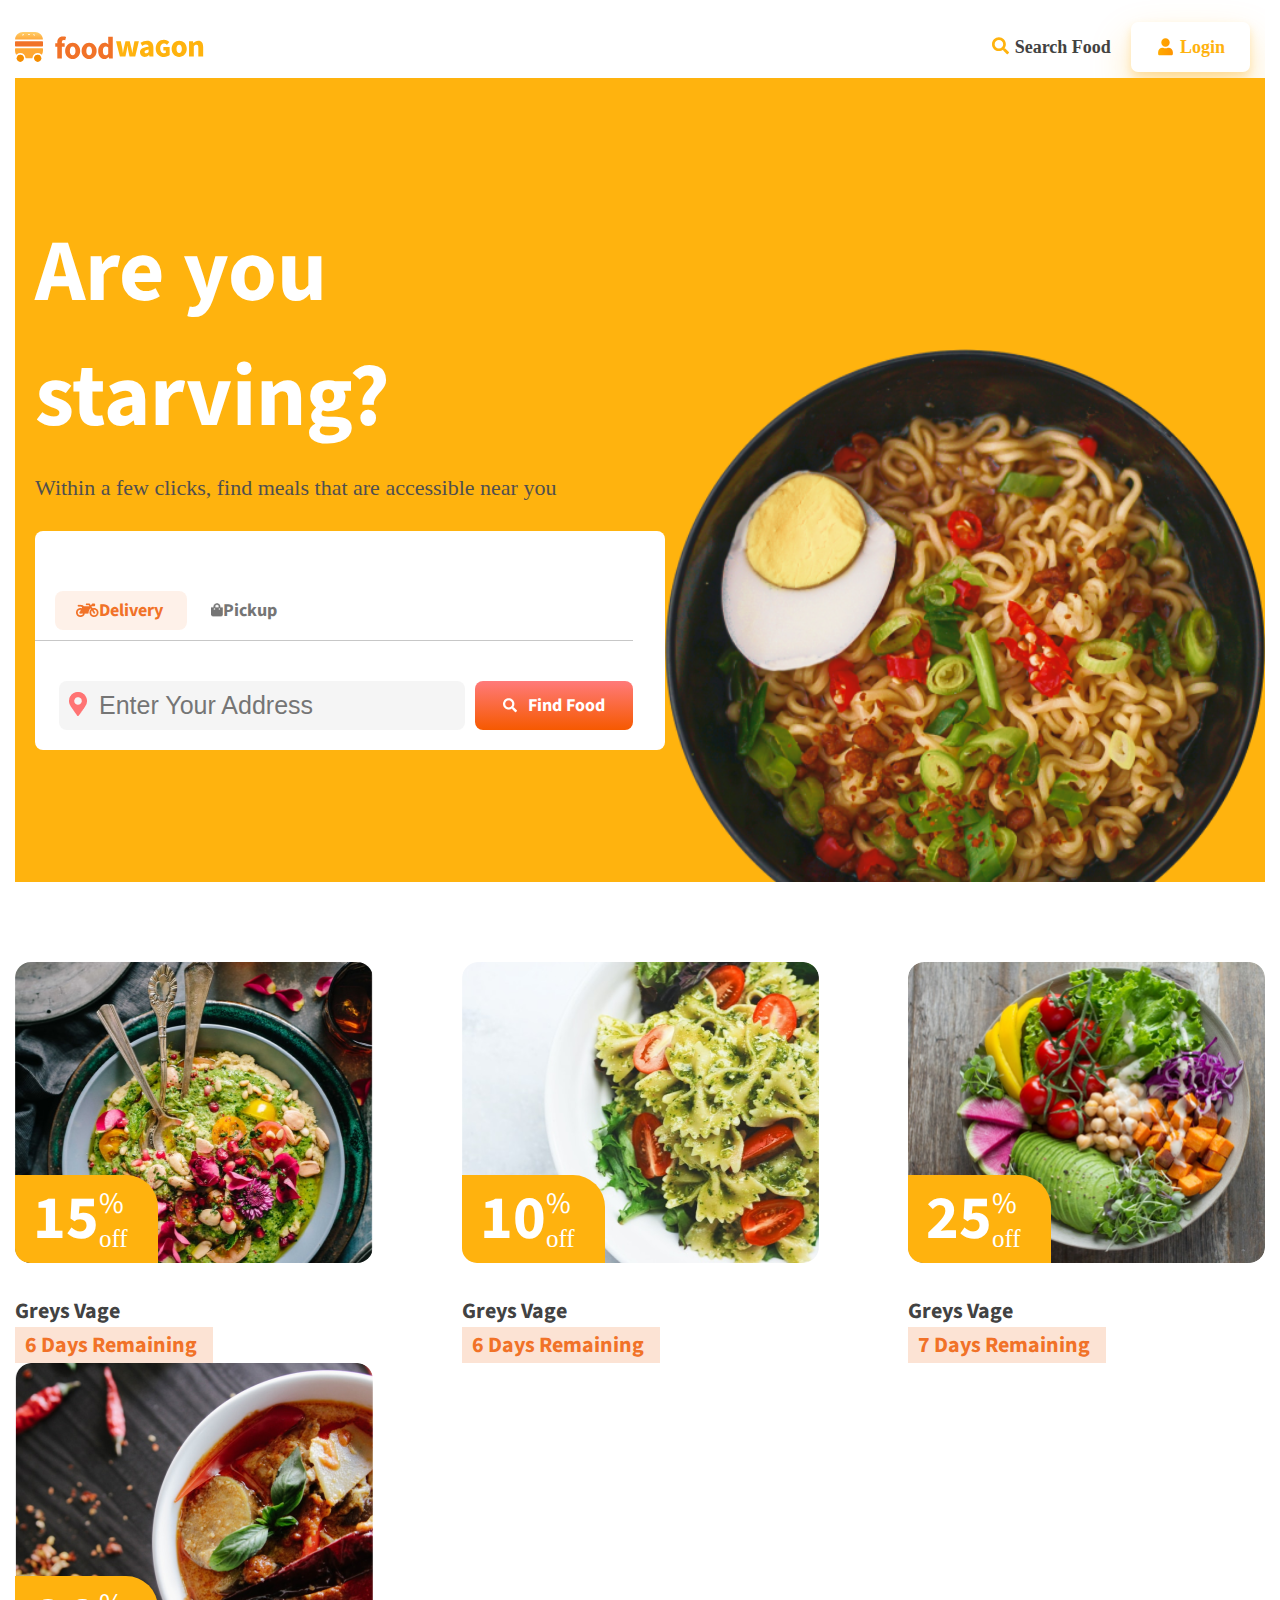
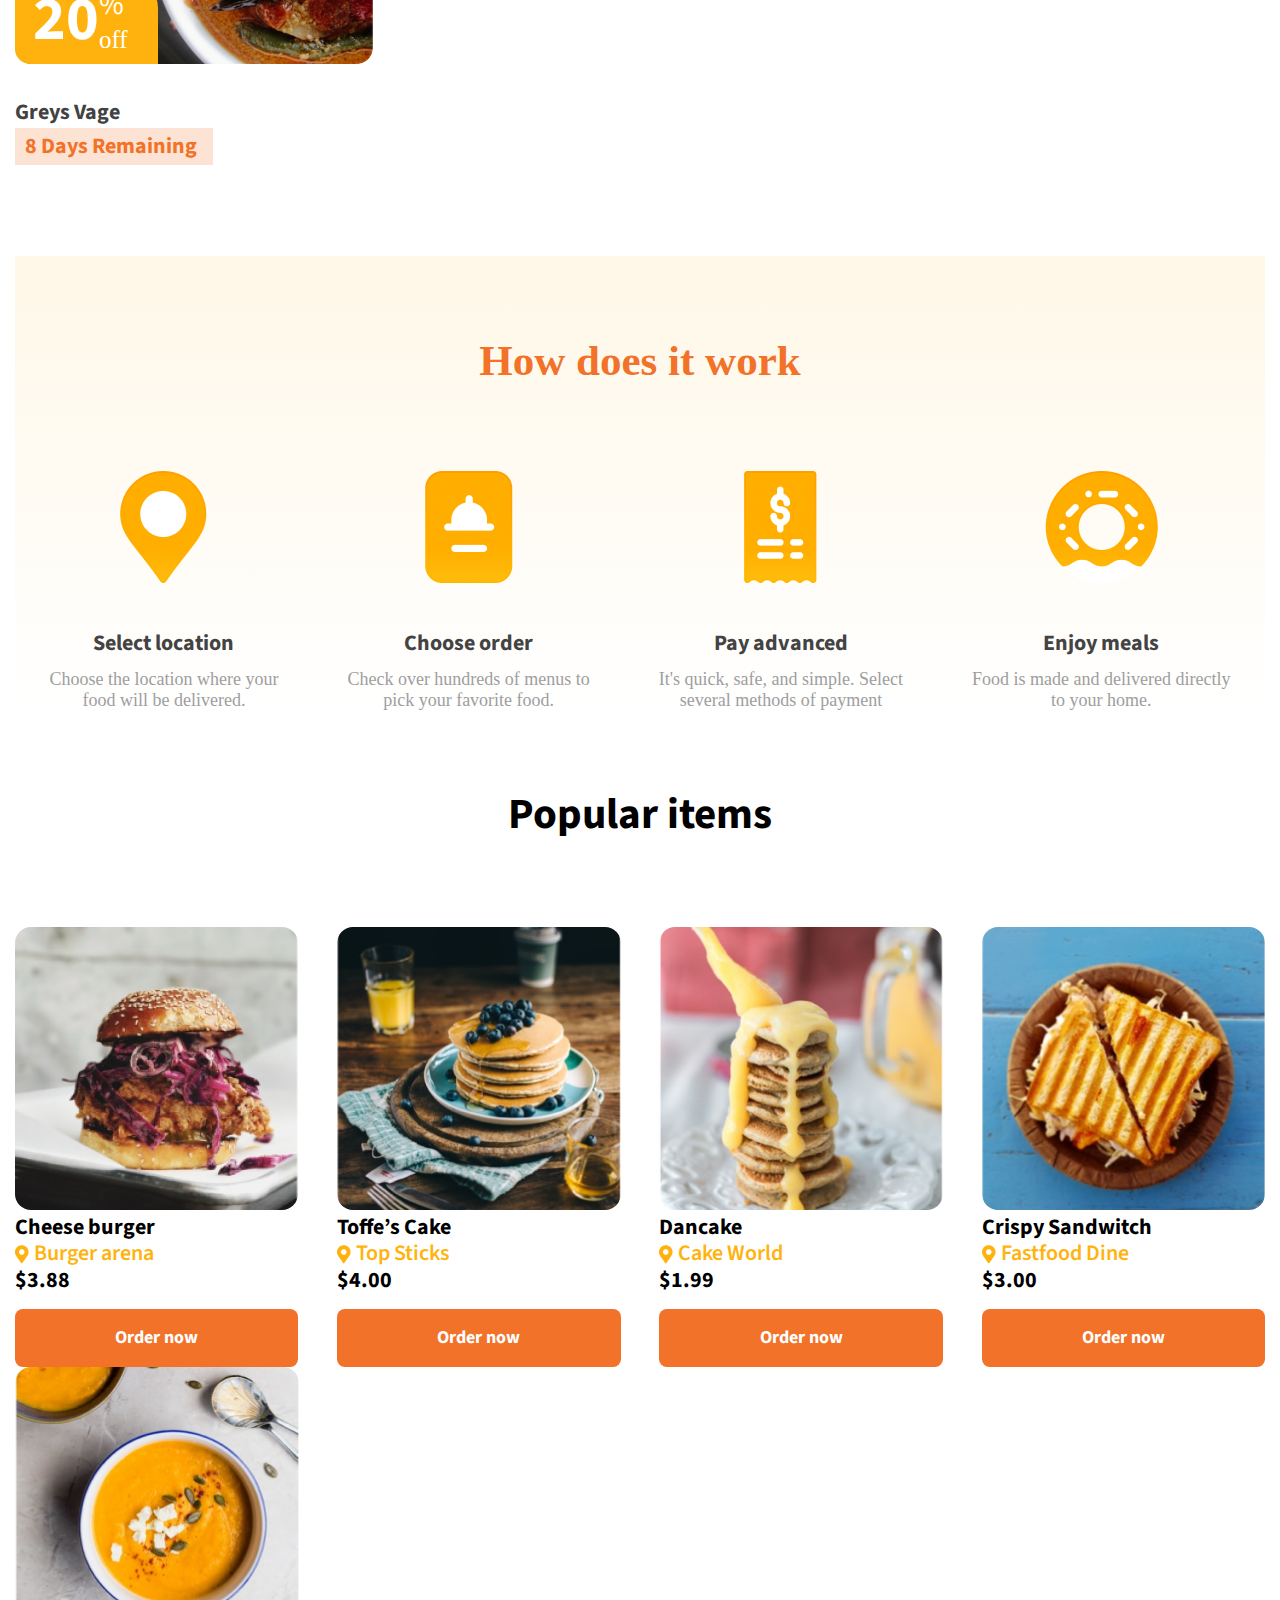
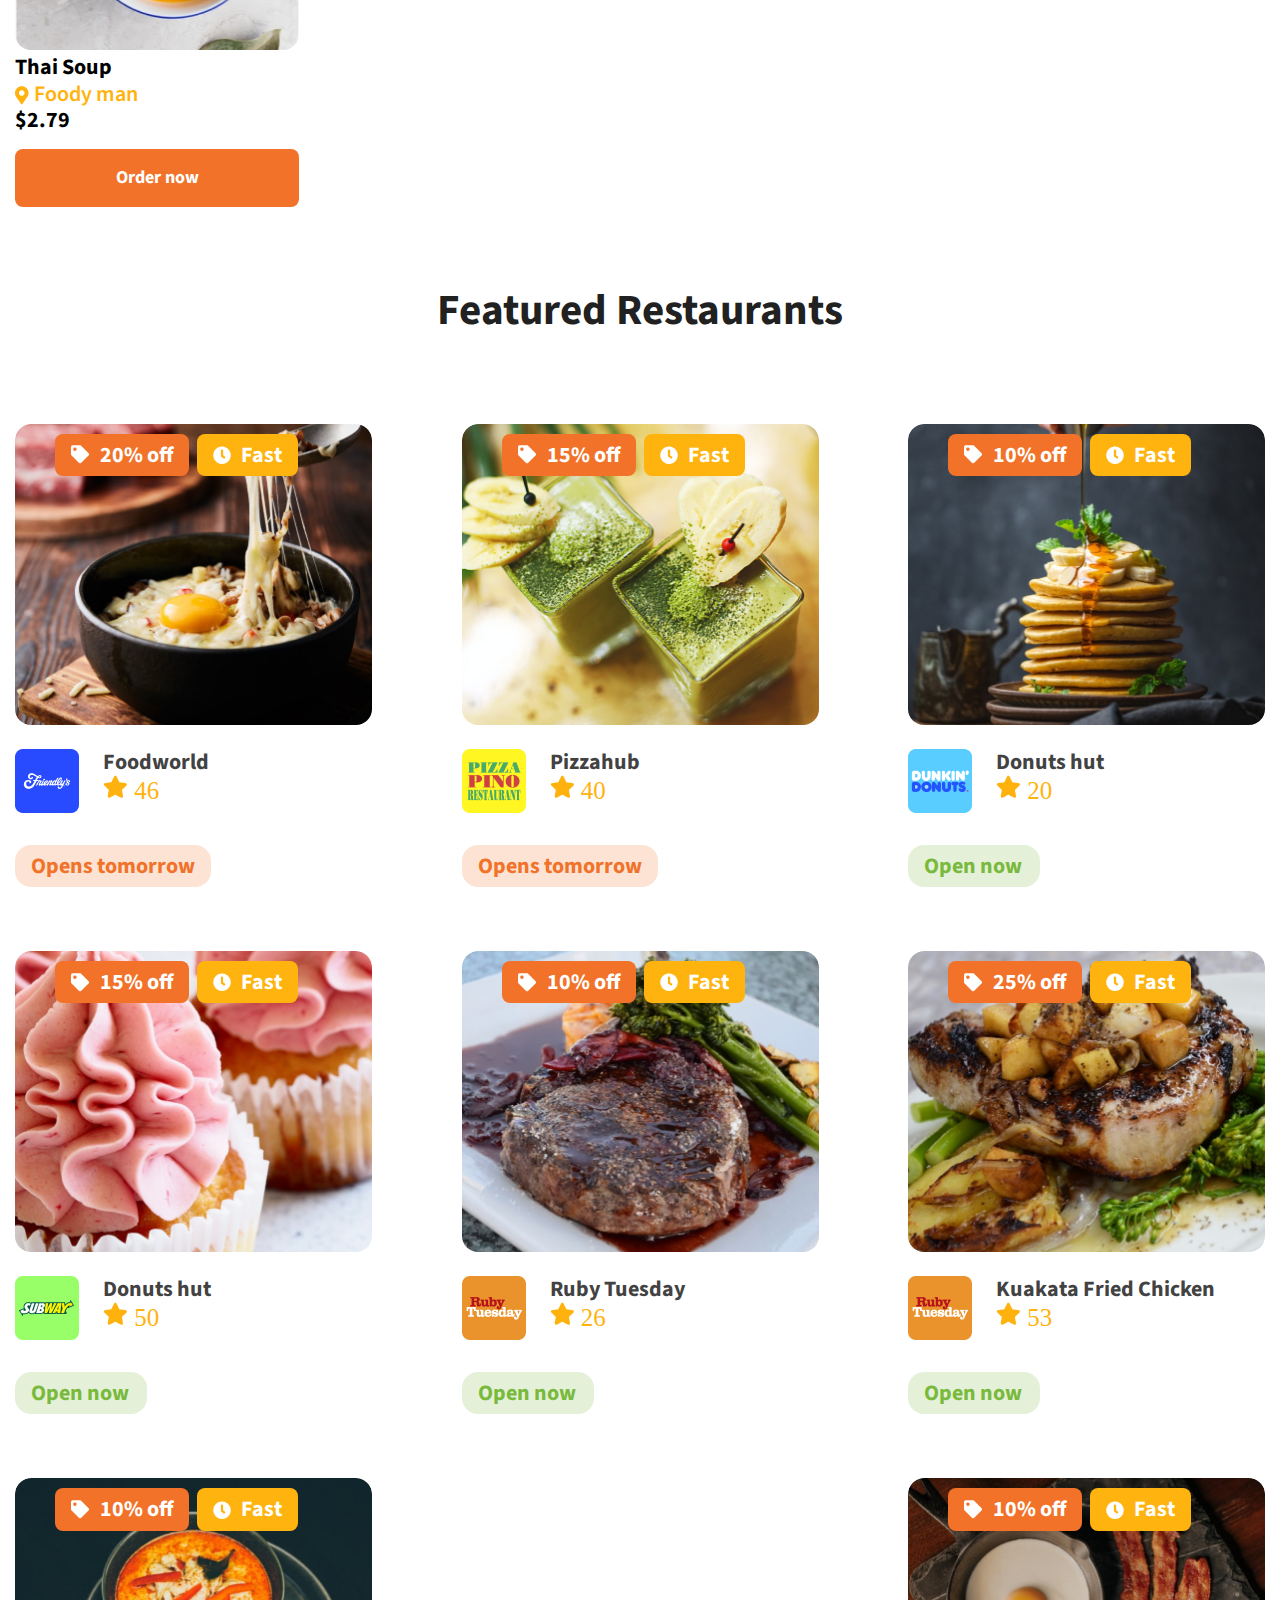
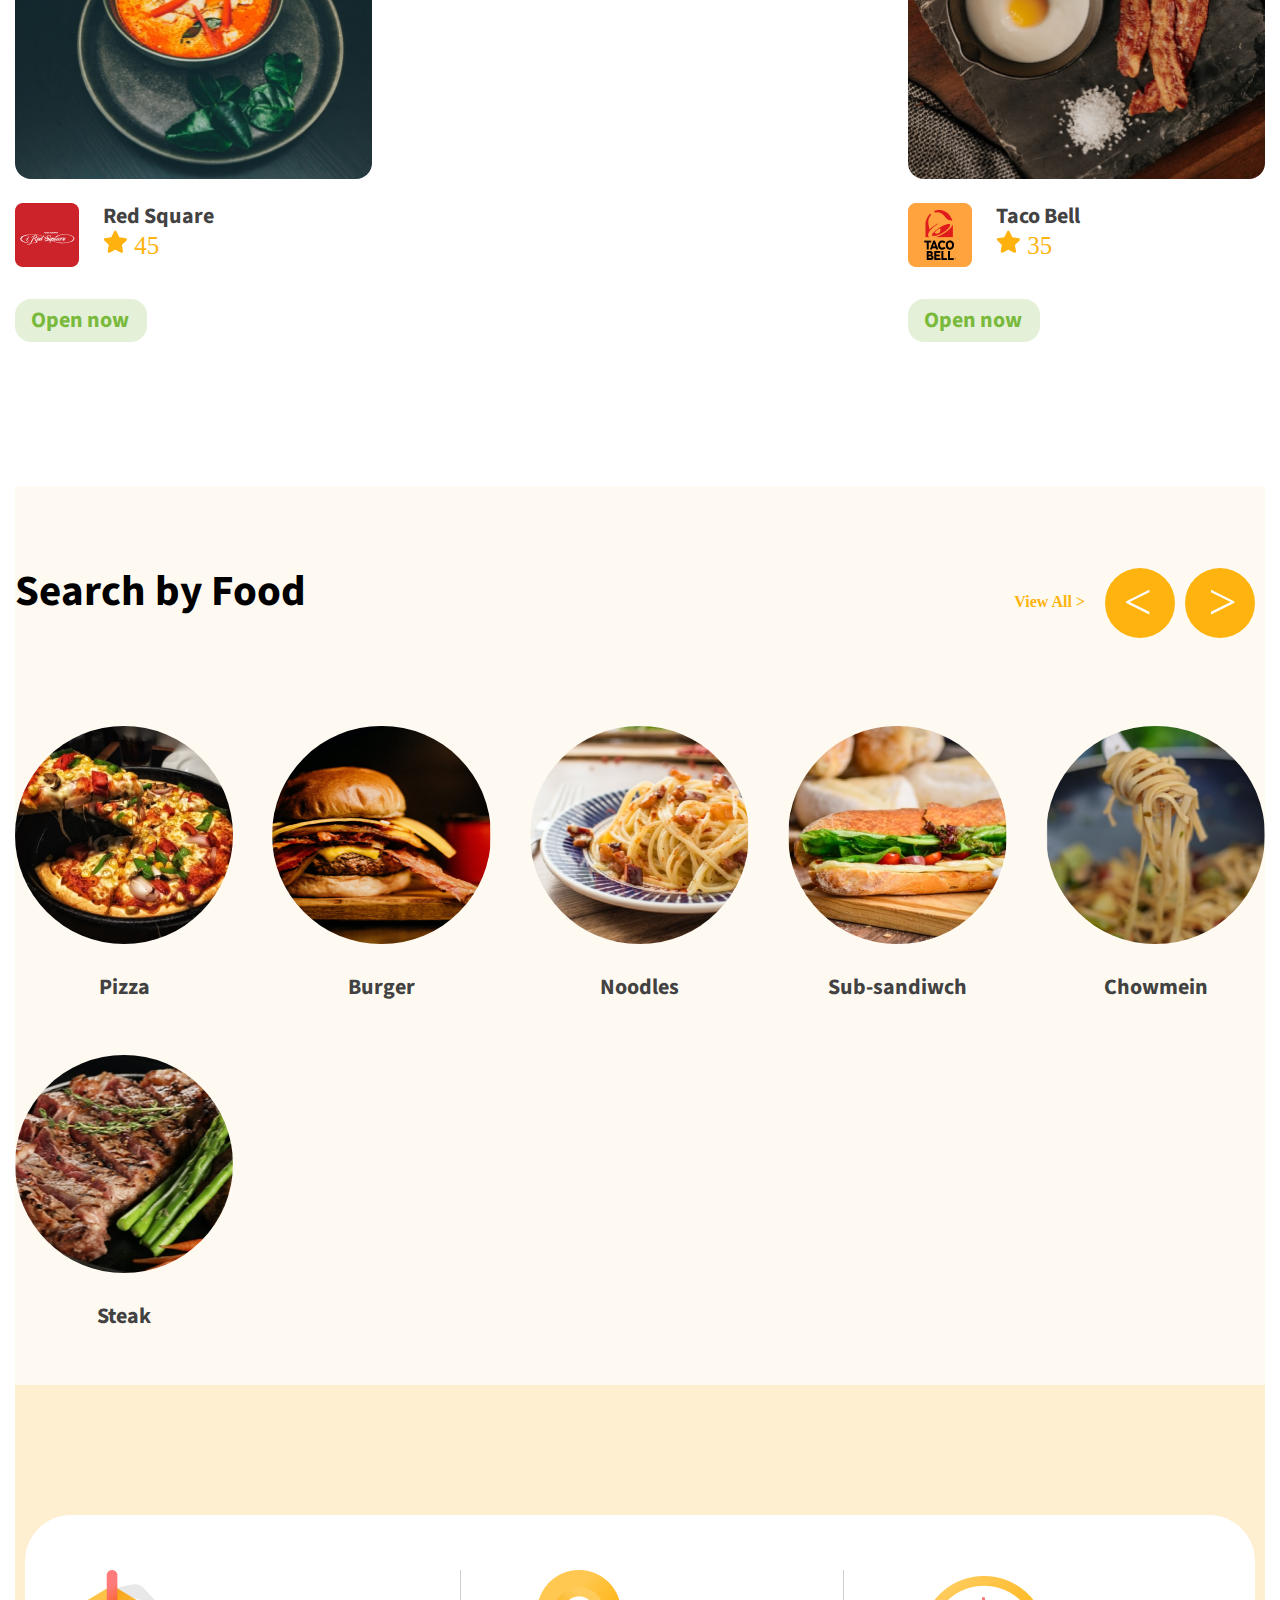
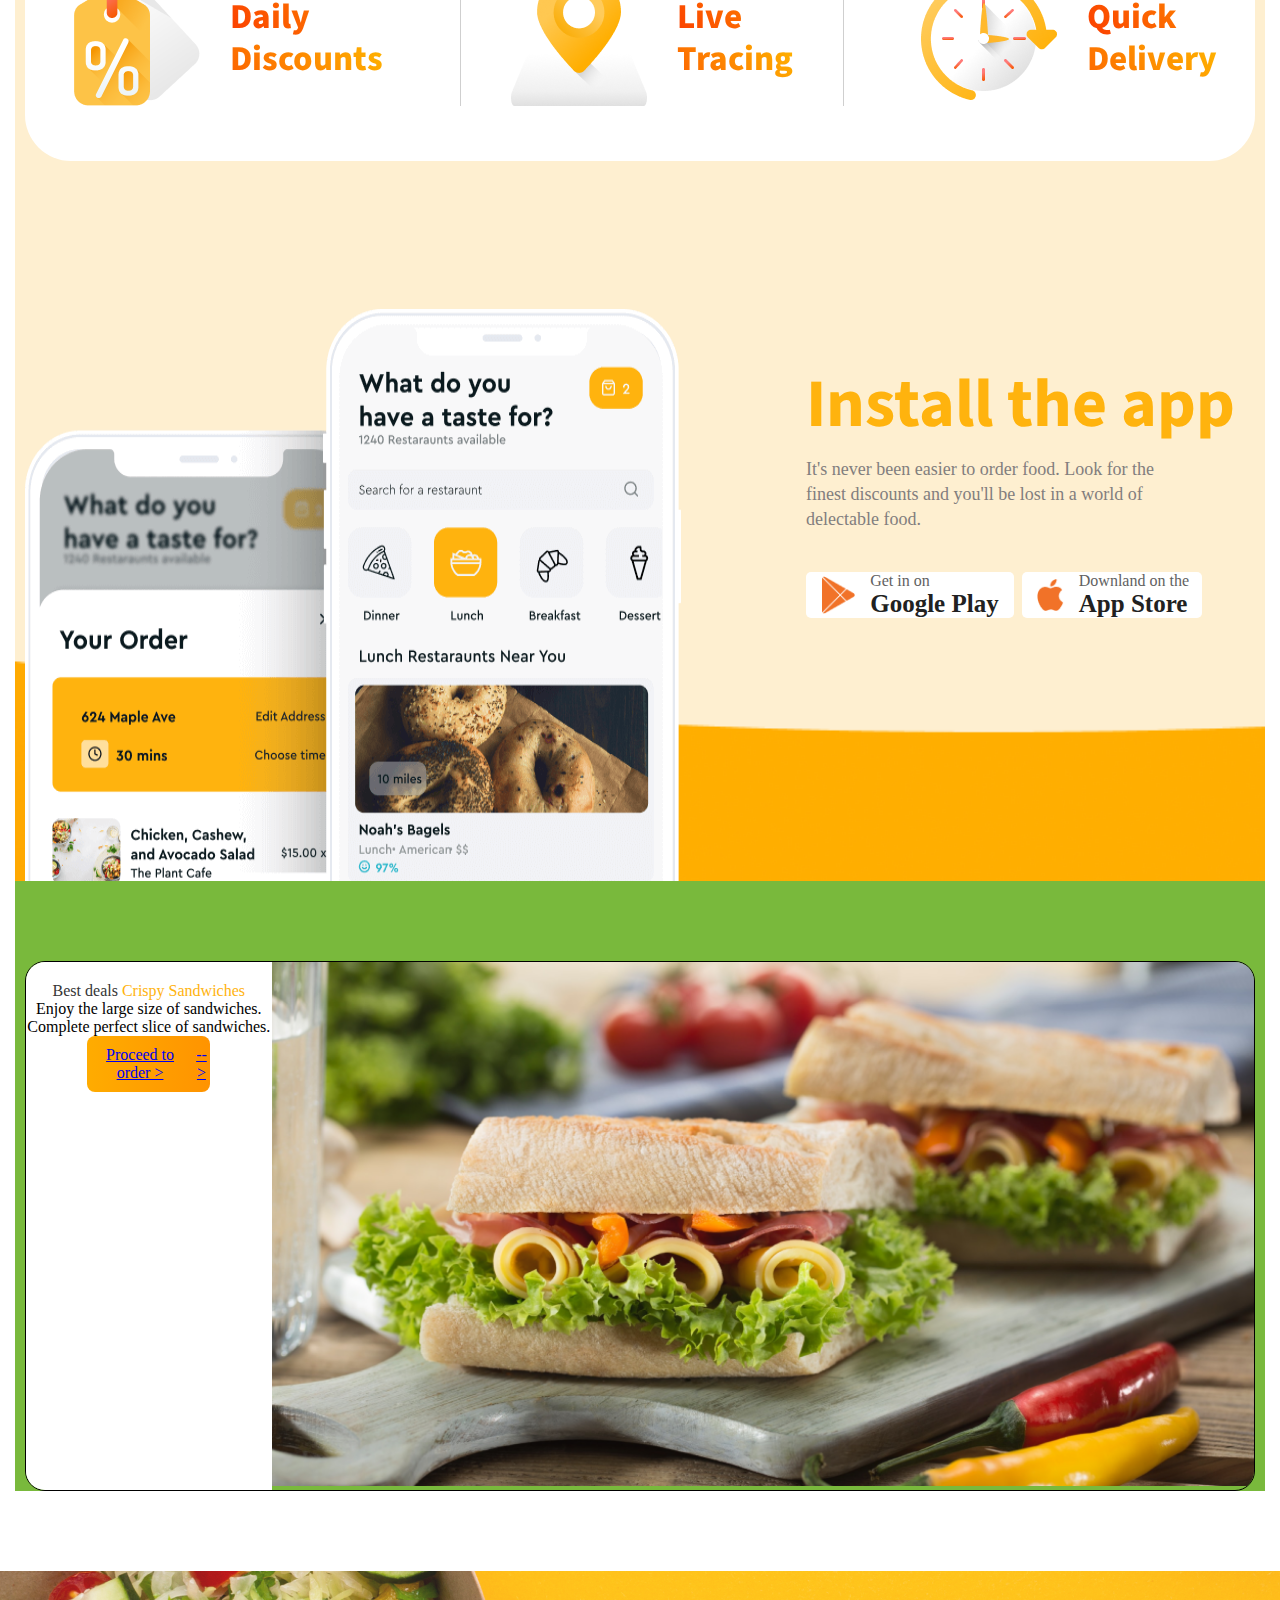
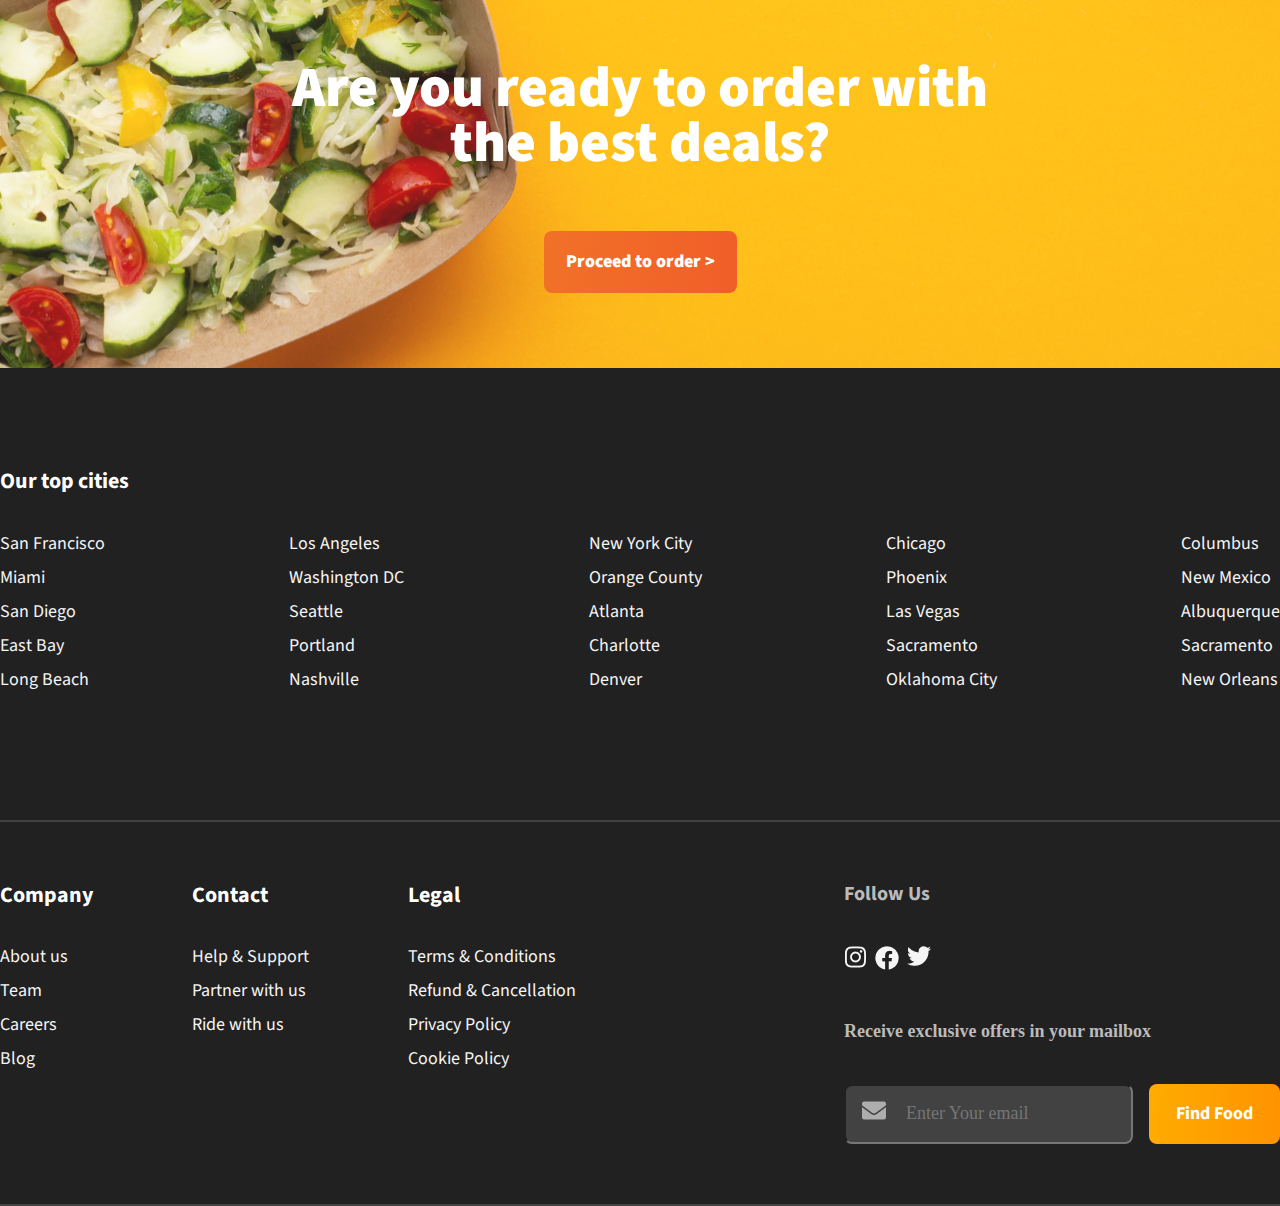
==== commit ba3ba60d: "1" ====
--- a/index.html
+++ b/index.html
@@ -607,7 +607,19 @@
                     <div class="news">
                         <div class="c">
                         <div class="a">
-                            <span class="news_span"><span class="news_span2">Best deals</span> Crispy Sandwiches</span>
+                            
+                            <span class="newsSpan1"><span class="newsSpan2">Best deals</span> Crispy Sandwiches</span>
+                            <span class="newsSpan3">Enjoy the large size of sandwiches. Complete 
+                                perfect slice of sandwiches.</span>
+                                <a href="#" class="newsButton">
+                                    <span class="news_container_block1_text_bottom_text">Proceed to order &#62</span> -->
+                                </a>
+                            <!-- <span class="news_container_block1_text_description">Enjoy the large size of sandwiches. Complete 
+                                perfect slice of sandwiches.</span>
+                                <a href="#" class="news_container_block1_text_bottom">
+                                    <span class="news_container_block1_text_bottom_text">Proceed to order &#62</span> -->
+                                </a>
+                            
                         </div>
                         <div class="b">
                              <img src="img/news1.png" alt="" class="news_container_block1_img" >
--- a/style.css
+++ b/style.css
@@ -953,15 +953,63 @@
 }
 .a {
   width: 20%;
-  /* height: 200px; */
-  background-color: #b9743c;
-}
-.news_span {
-  padding-left: 10px;
+  background-color: white;
+  text-align: center;
+  padding-top: 20px;
+  display: flex;
+  flex-direction: column;
 }
 .b {
   width: 80%;
-  /* height: 200px; */
+}
+.newsSpan1 {
+  color: #ffb30e;
+}
+.newsSpan2 {
+  color: #353535;
+}
+.newsButton {
+  display: flex;
+  width: 50%;
+  /* align-items: center; */
+  padding-top: 10px;
+  padding-bottom: 10px;
+  border-radius: 8px;
+  align-self: center;
+  justify-content: center;
+  background: linear-gradient(92.84deg, #ffb800 -47.72%, #ff8a00 136.81%);
+}
+/* .news_container_block1_text_main-text {
+  font-family: Source Sans Pro;
+  font-style: normal;
+  font-weight: bold;
+  font-size: 20px;
+  line-height: 112%;
+  color: #ffb30e;
+  padding-top: 60px;
+}
+.news_container_block1_text_start {
+  font-family: Source Sans Pro;
+  font-style: normal;
+  font-weight: bold;
+  font-size: 20px;
+  line-height: 112%;
+  color: #353535;
+}
+.news_container_block1_text_description {
+  padding-bottom: 50px;
+  font-family: Open Sans;
+  font-style: normal;
+  font-weight: 600;
+  font-size: 18px;
+  line-height: 140%;
+  color: rgba(97, 97, 97, 0.69);
+}
+.news_span2 {
+}
+.b {
+  width: 80%;
+  height: auto;
   background-color: #acb93c;
 }
 .news_container {
@@ -976,25 +1024,24 @@
   width: 100%;
   justify-content: space-between;
   /* padding-top: 80px; */
-  margin-top: 80px;
+/* margin-top: 80px;
   border-radius: 20px;
   background: rgb(190, 141, 141);
   overflow: hidden;
-}
+} */
 .news_container_block1_img {
   width: 100%;
   height: auto;
 }
-.news_container_block1_text {
+/* .news_container_block1_text {
   background-color: #79b93c;
-  width: 18%;
+  width: 20%;
   display: flex;
   flex-direction: column;
   justify-content: space-around;
   padding-left: 55px;
   padding-right: 55px;
-  padding-bottom: 55px;
-}
+} */
 /* .news_container_block1_text_main-text {
   font-family: Source Sans Pro;
   font-style: normal;
@@ -1003,25 +1050,17 @@
   line-height: 112%;
   color: #ffb30e;
   padding-top: 60px;
-}
-.news_container_block1_text_start {
+} */
+/* .news_container_block1_text_start {
   font-family: Source Sans Pro;
   font-style: normal;
   font-weight: bold;
   font-size: 43px;
   line-height: 112%;
   color: #353535;
-}
-.news_container_block1_text_description {
-  padding-bottom: 100px;
-  font-family: Open Sans;
-  font-style: normal;
-  font-weight: 600;
-  font-size: 18px;
-  line-height: 140%;
-  color: rgba(97, 97, 97, 0.69);
-}
-.news_container_block1_text_bottom {
+} */
+
+/* .news_container_block1_text_bottom {
   display: flex;
   justify-content: center;
   align-items: center;
@@ -1038,7 +1077,7 @@
   font-size: 18px;
   line-height: 100%;
   color: white;
-} */
+}  */
 
 /* --------------------------------------------------------------------------------------------------------------------------------------------- */
 .Are_you_ready {
@@ -1321,6 +1360,27 @@
   }
   /* ---------------------------------------------------------NEWS_CONTAINER------------------------------------------------------------------------------------ */
 
+  .c {
+    display: flex;
+    flex-direction: column-reverse;
+    margin-top: 80px;
+    border: 1px solid black;
+    border-radius: 20px;
+    margin-left: 10px;
+    margin-right: 10px;
+    overflow: hidden;
+  }
+  .a {
+    width: 100%;
+    background-color: white;
+    text-align: center;
+    padding-top: 20px;
+    display: flex;
+    flex-direction: column;
+  }
+  .b {
+    width: 100%;
+  }
   /* .news_container_block1 {
     flex-direction: column;
   }
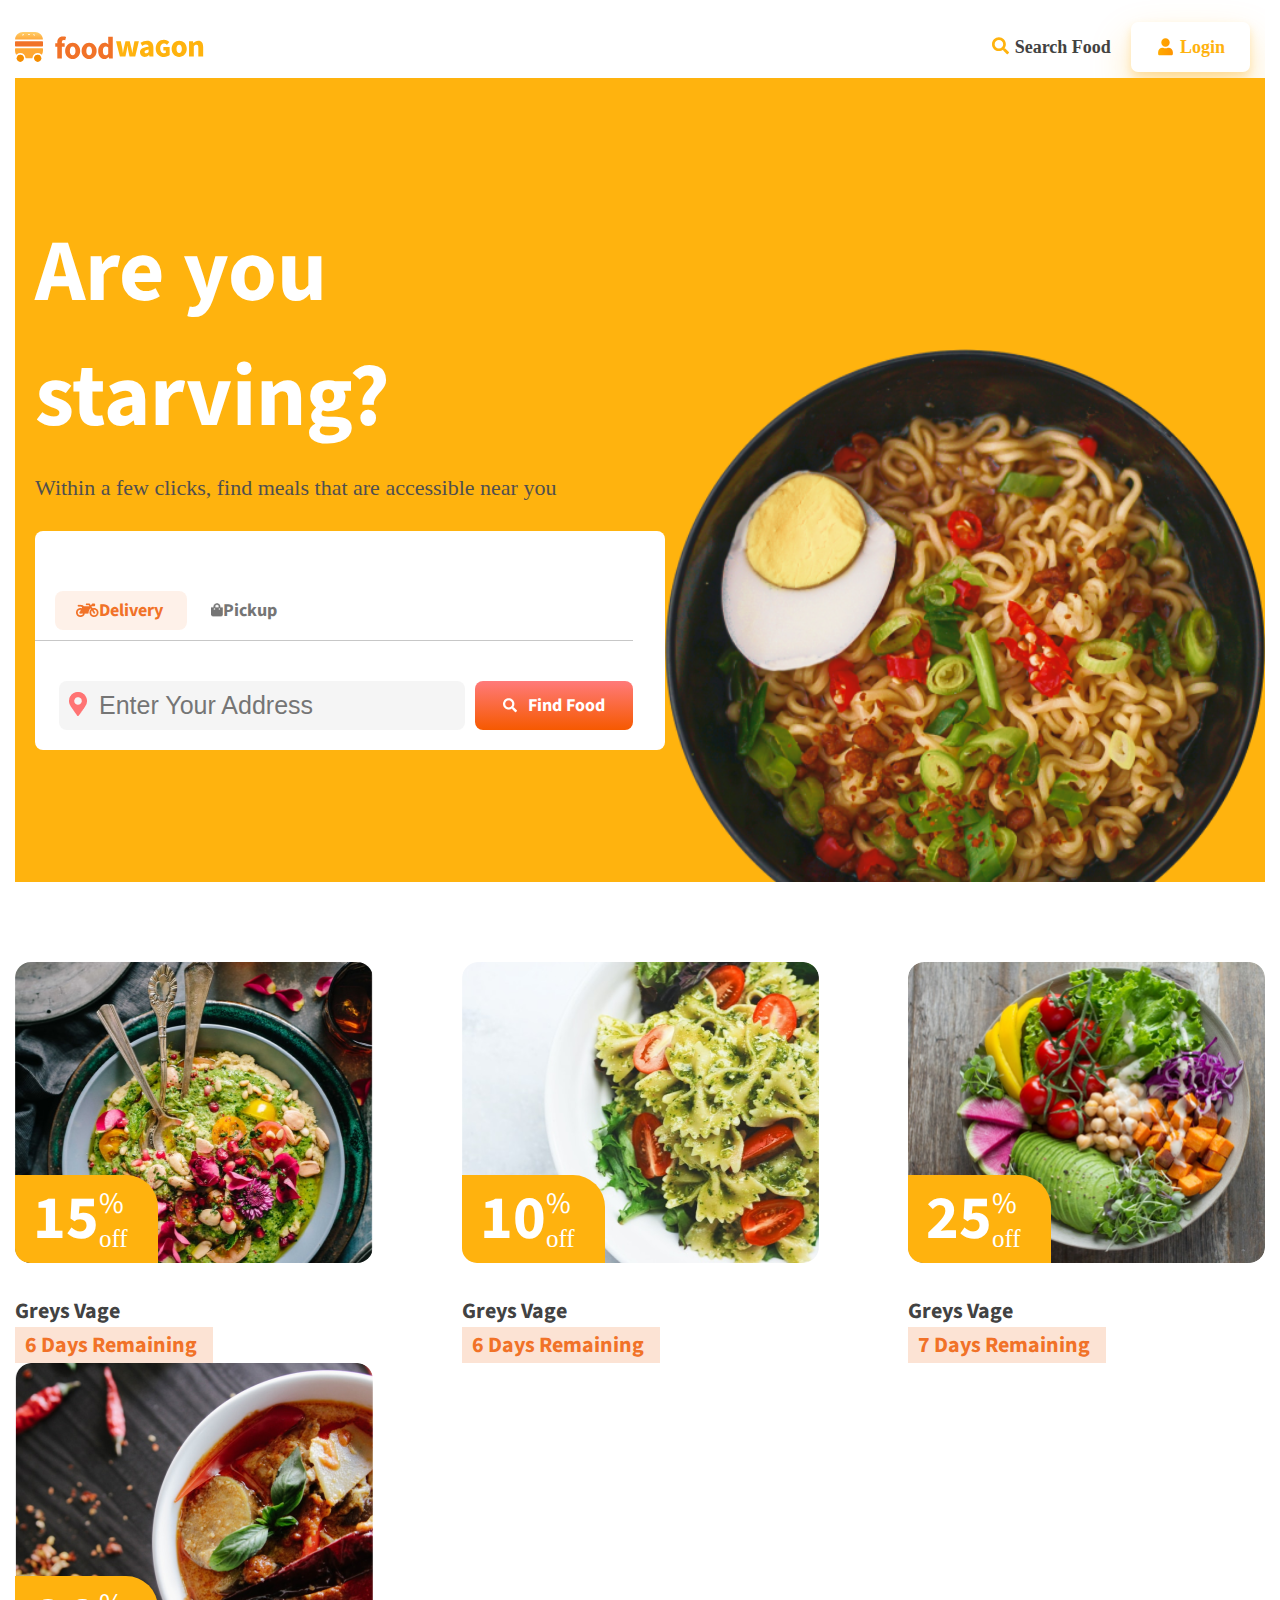
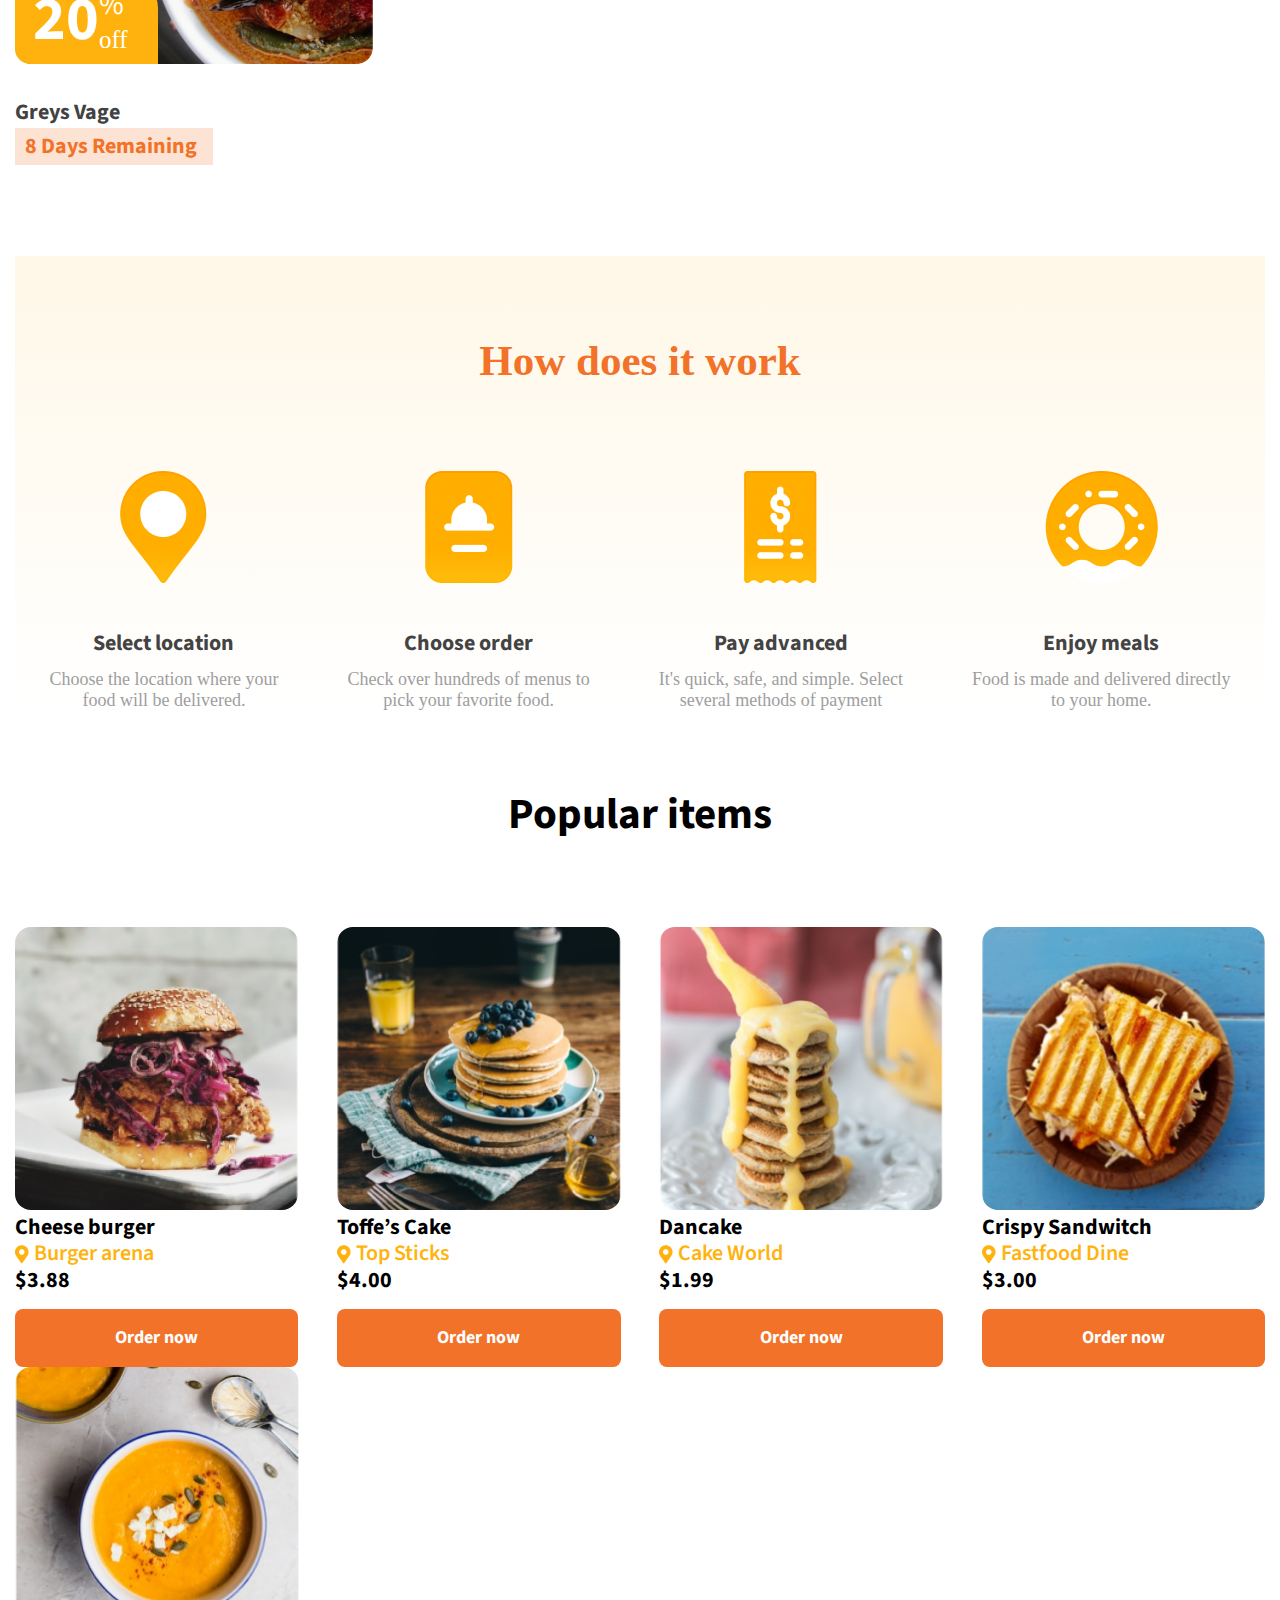
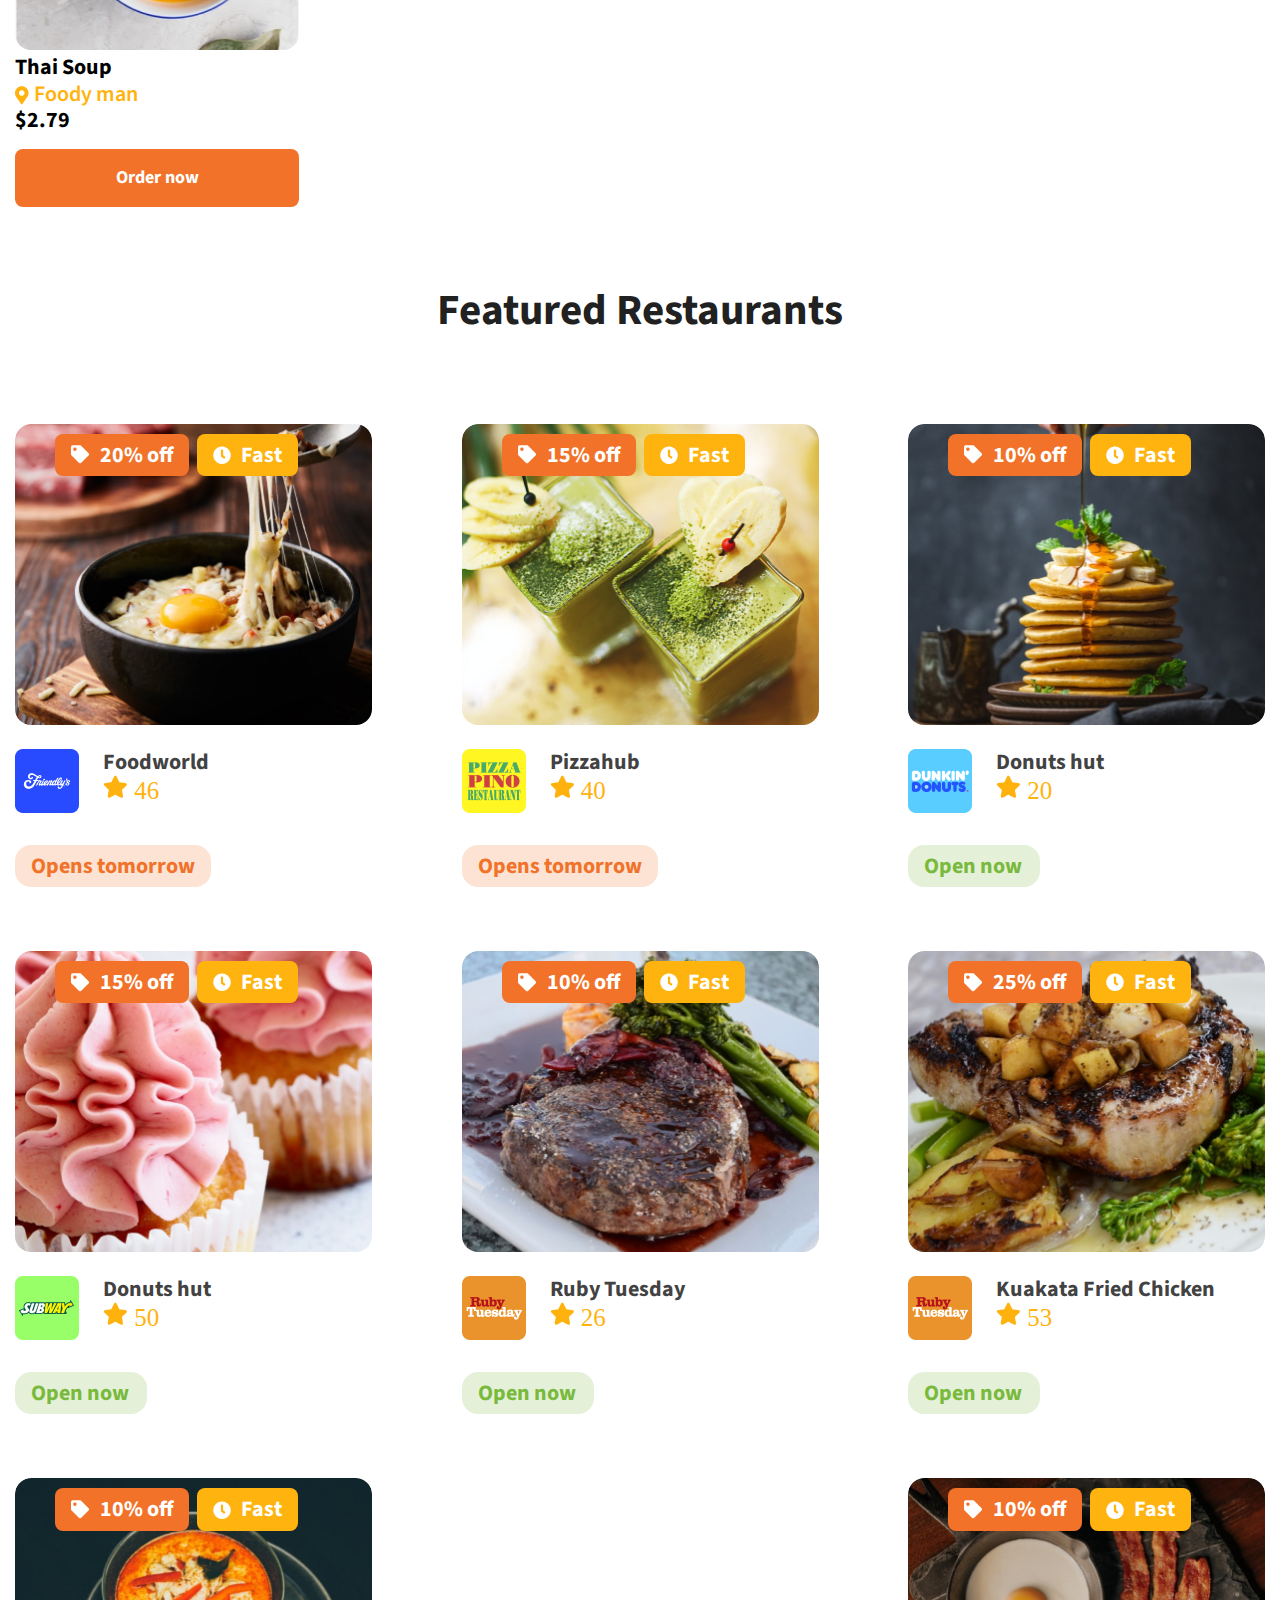
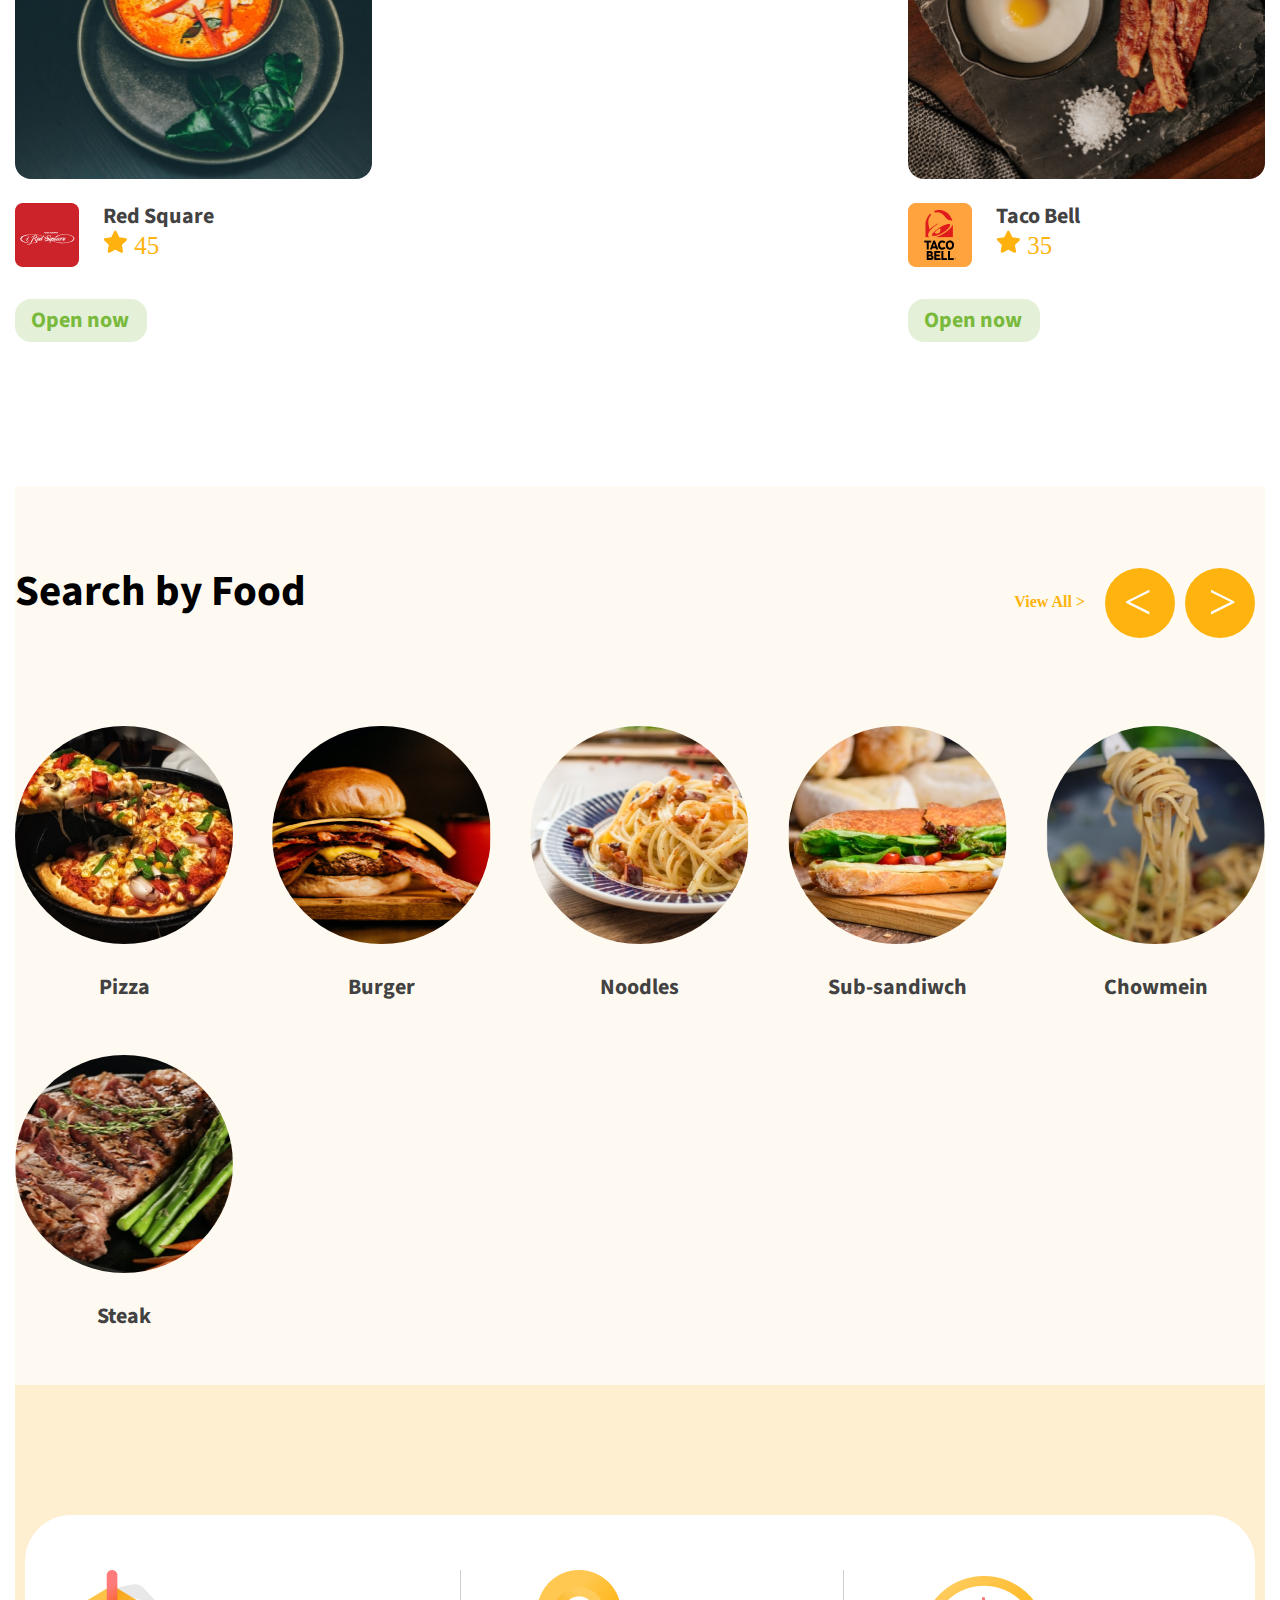
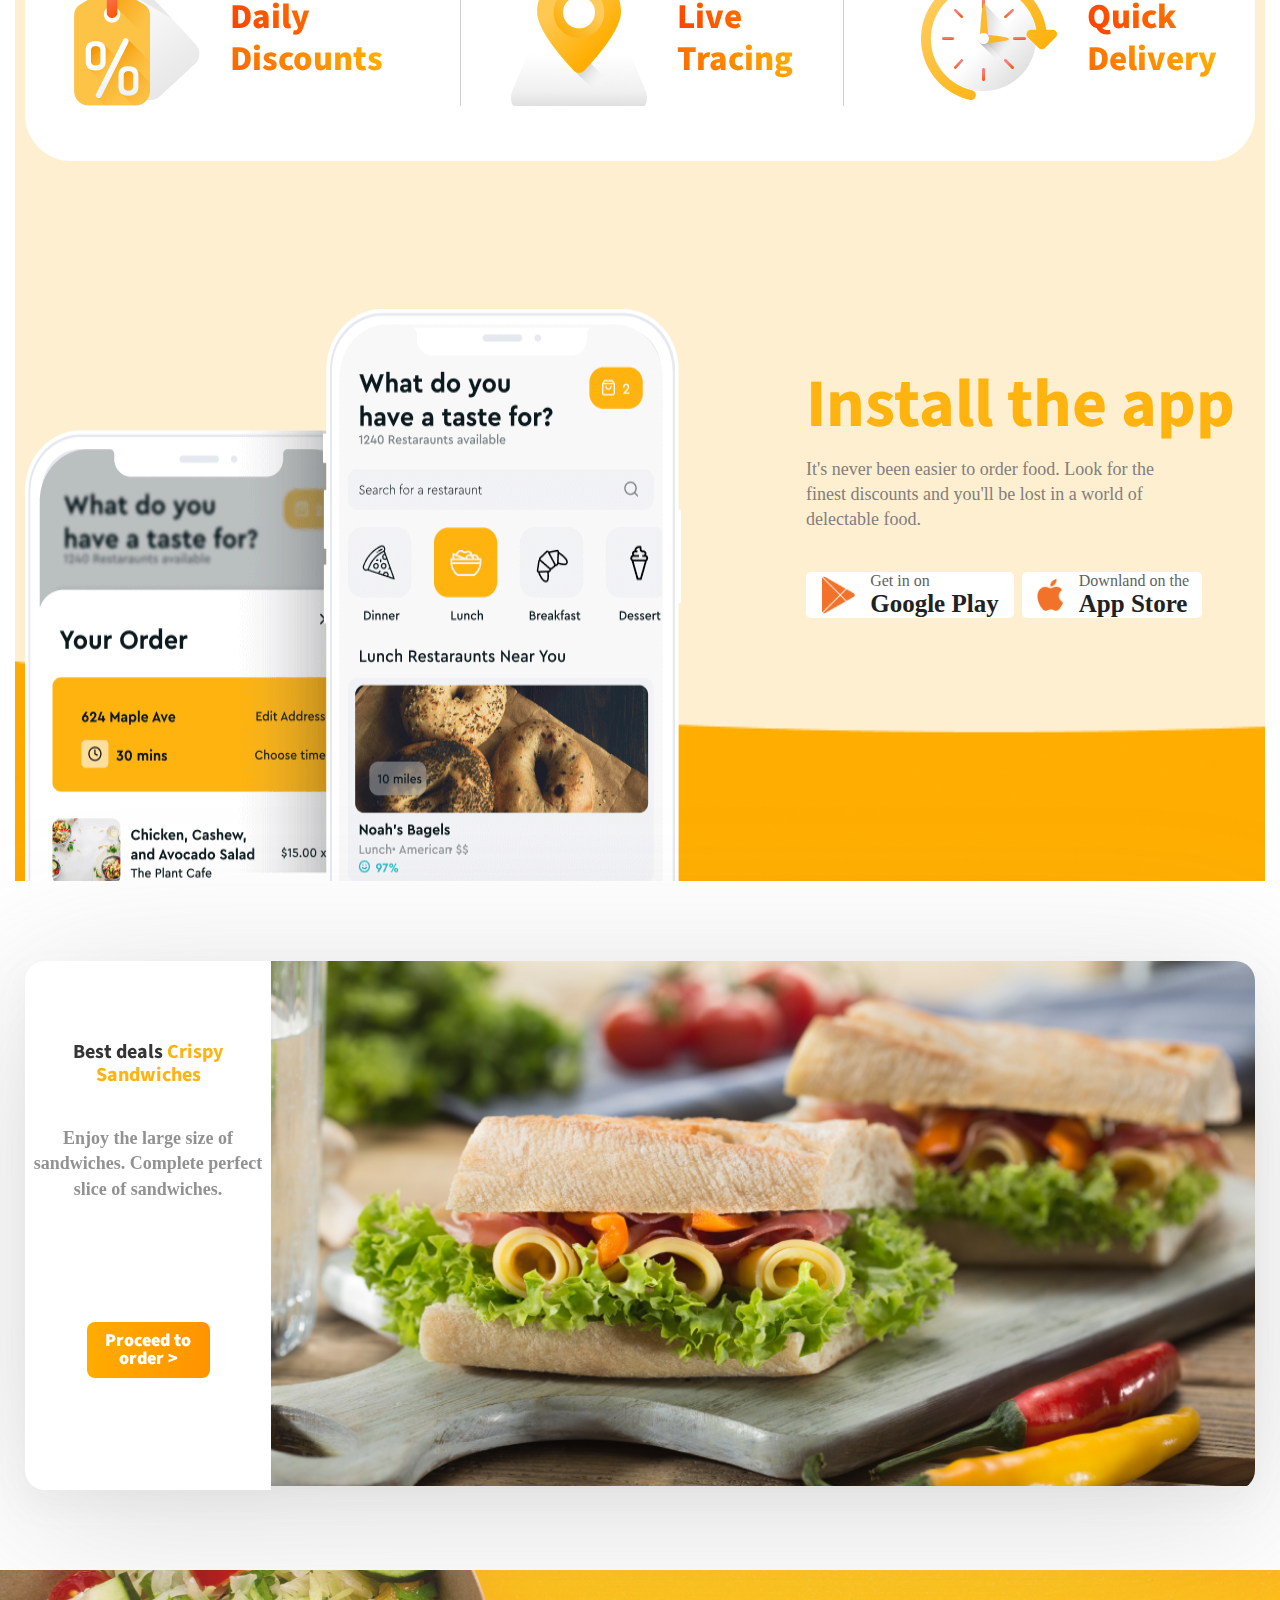
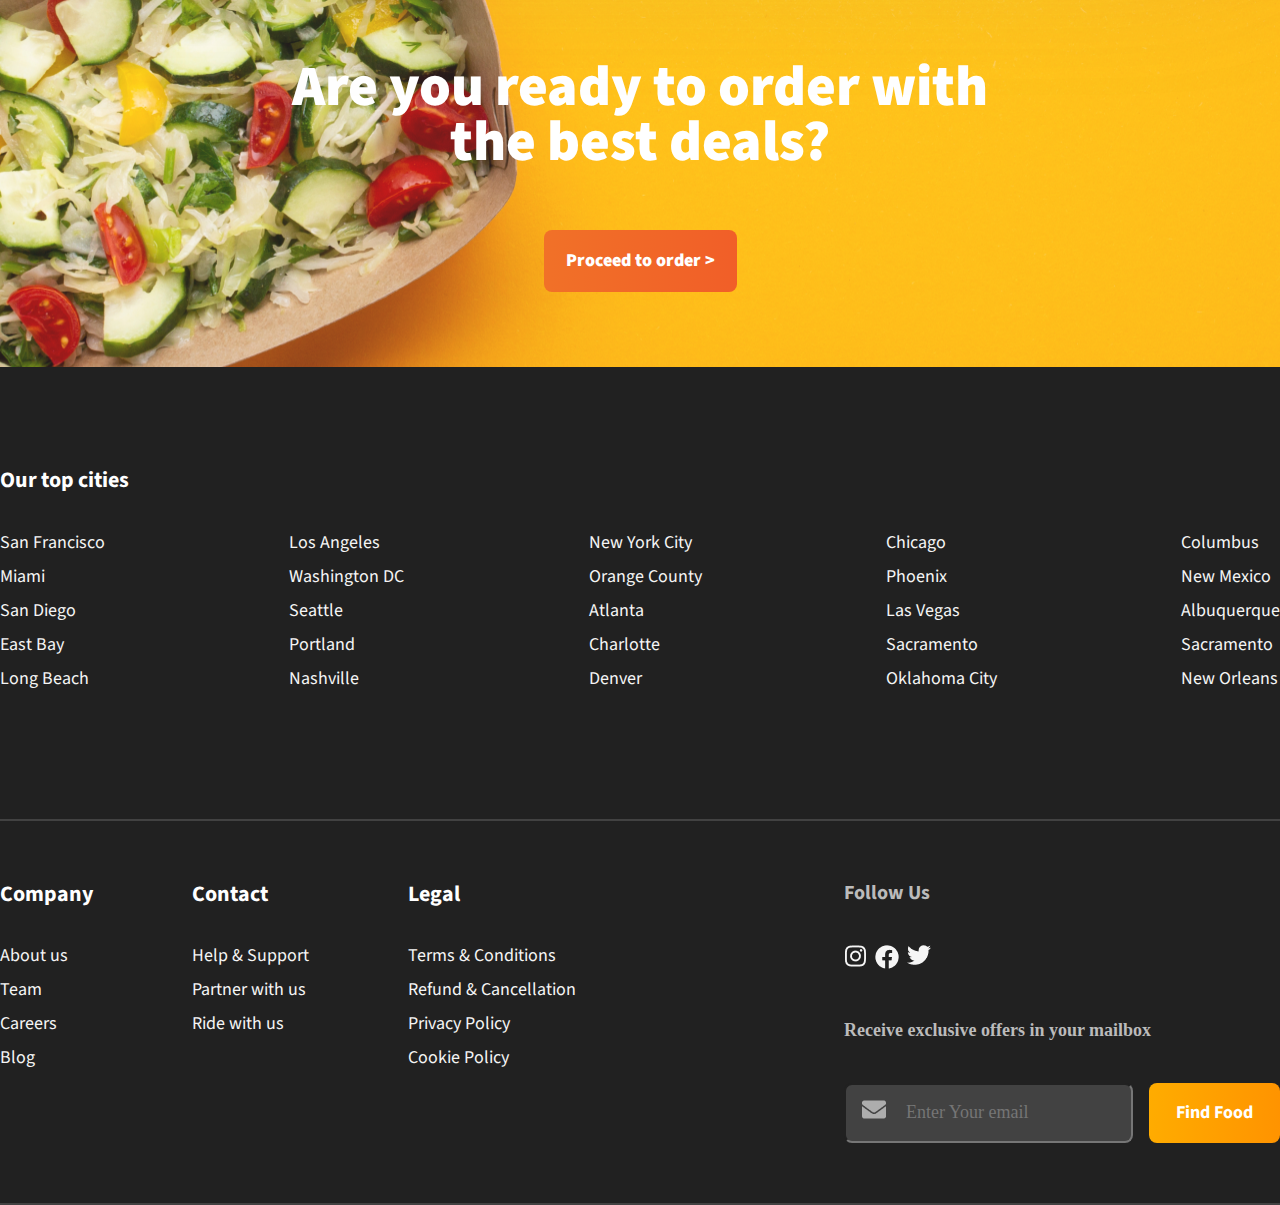
==== commit 9896765b: "1" ====
--- a/index.html
+++ b/index.html
@@ -612,7 +612,7 @@
                             <span class="newsSpan3">Enjoy the large size of sandwiches. Complete 
                                 perfect slice of sandwiches.</span>
                                 <a href="#" class="newsButton">
-                                    <span class="news_container_block1_text_bottom_text">Proceed to order &#62</span> -->
+                                    <span class="newsButtonText">Proceed to order &#62</span> 
                                 </a>
                             <!-- <span class="news_container_block1_text_description">Enjoy the large size of sandwiches. Complete 
                                 perfect slice of sandwiches.</span>
--- a/style.css
+++ b/style.css
@@ -939,13 +939,15 @@
 /* ----------------------------------------------------------------------------------------------------------------------------- */
 .news {
   display: flex;
-  background-color: #79b93c;
+  background-color: white;
   flex-direction: column;
 }
 .c {
+  filter: drop-shadow(0px 14px 15px rgba(124, 124, 124, 0.06))
+    drop-shadow(0px 27px 82px rgba(124, 124, 124, 0.28));
   display: flex;
   margin-top: 80px;
-  border: 1px solid black;
+  /* border: 1px solid black; */
   border-radius: 20px;
   margin-left: 10px;
   margin-right: 10px;
@@ -953,6 +955,7 @@
 }
 .a {
   width: 20%;
+  /* height: auto; */
   background-color: white;
   text-align: center;
   padding-top: 20px;
@@ -961,14 +964,34 @@
 }
 .b {
   width: 80%;
+  /* height: auto; */
 }
 .newsSpan1 {
   color: #ffb30e;
+  font-family: Source Sans Pro;
+  font-style: normal;
+  font-weight: bold;
+  font-size: 20px;
+  line-height: 112%;
+  color: #ffb30e;
+  padding-top: 60px;
 }
 .newsSpan2 {
   color: #353535;
 }
+.newsSpan3 {
+  font-family: Open Sans;
+  font-style: normal;
+  font-weight: 600;
+  font-size: 18px;
+  line-height: 140%;
+  color: rgba(97, 97, 97, 0.69);
+  padding-top: 40px;
+  margin-bottom: 100px;
+}
 .newsButton {
+  text-decoration: none;
+  margin-top: 20px;
   display: flex;
   width: 50%;
   /* align-items: center; */
@@ -978,6 +1001,14 @@
   align-self: center;
   justify-content: center;
   background: linear-gradient(92.84deg, #ffb800 -47.72%, #ff8a00 136.81%);
+}
+.newsButtonText {
+  font-family: Source Sans Pro;
+  font-style: normal;
+  font-weight: 900;
+  font-size: 18px;
+  line-height: 100%;
+  color: white;
 }
 /* .news_container_block1_text_main-text {
   font-family: Source Sans Pro;
@@ -1381,6 +1412,51 @@
   .b {
     width: 100%;
   }
+  .newsSpan1 {
+    color: #ffb30e;
+    font-family: Source Sans Pro;
+    font-style: normal;
+    font-weight: bold;
+    font-size: 20px;
+    line-height: 112%;
+    color: #ffb30e;
+    padding-top: 10px;
+  }
+  .newsSpan2 {
+    color: #353535;
+  }
+  .newsSpan3 {
+    font-family: Open Sans;
+    font-style: normal;
+    font-weight: 600;
+    font-size: 18px;
+    line-height: 140%;
+    color: rgba(97, 97, 97, 0.69);
+    padding-top: 40px;
+    margin-bottom: 40px;
+  }
+  .newsButton {
+    text-decoration: none;
+    margin-top: 20px;
+    display: flex;
+    width: 50%;
+    /* align-items: center; */
+    padding-top: 10px;
+    padding-bottom: 10px;
+    border-radius: 8px;
+    align-self: center;
+    justify-content: center;
+    background: linear-gradient(92.84deg, #ffb800 -47.72%, #ff8a00 136.81%);
+  }
+  .newsButtonText {
+    font-family: Source Sans Pro;
+    font-style: normal;
+    font-weight: 900;
+    font-size: 18px;
+    line-height: 100%;
+    color: white;
+  }
+
   /* .news_container_block1 {
     flex-direction: column;
   }
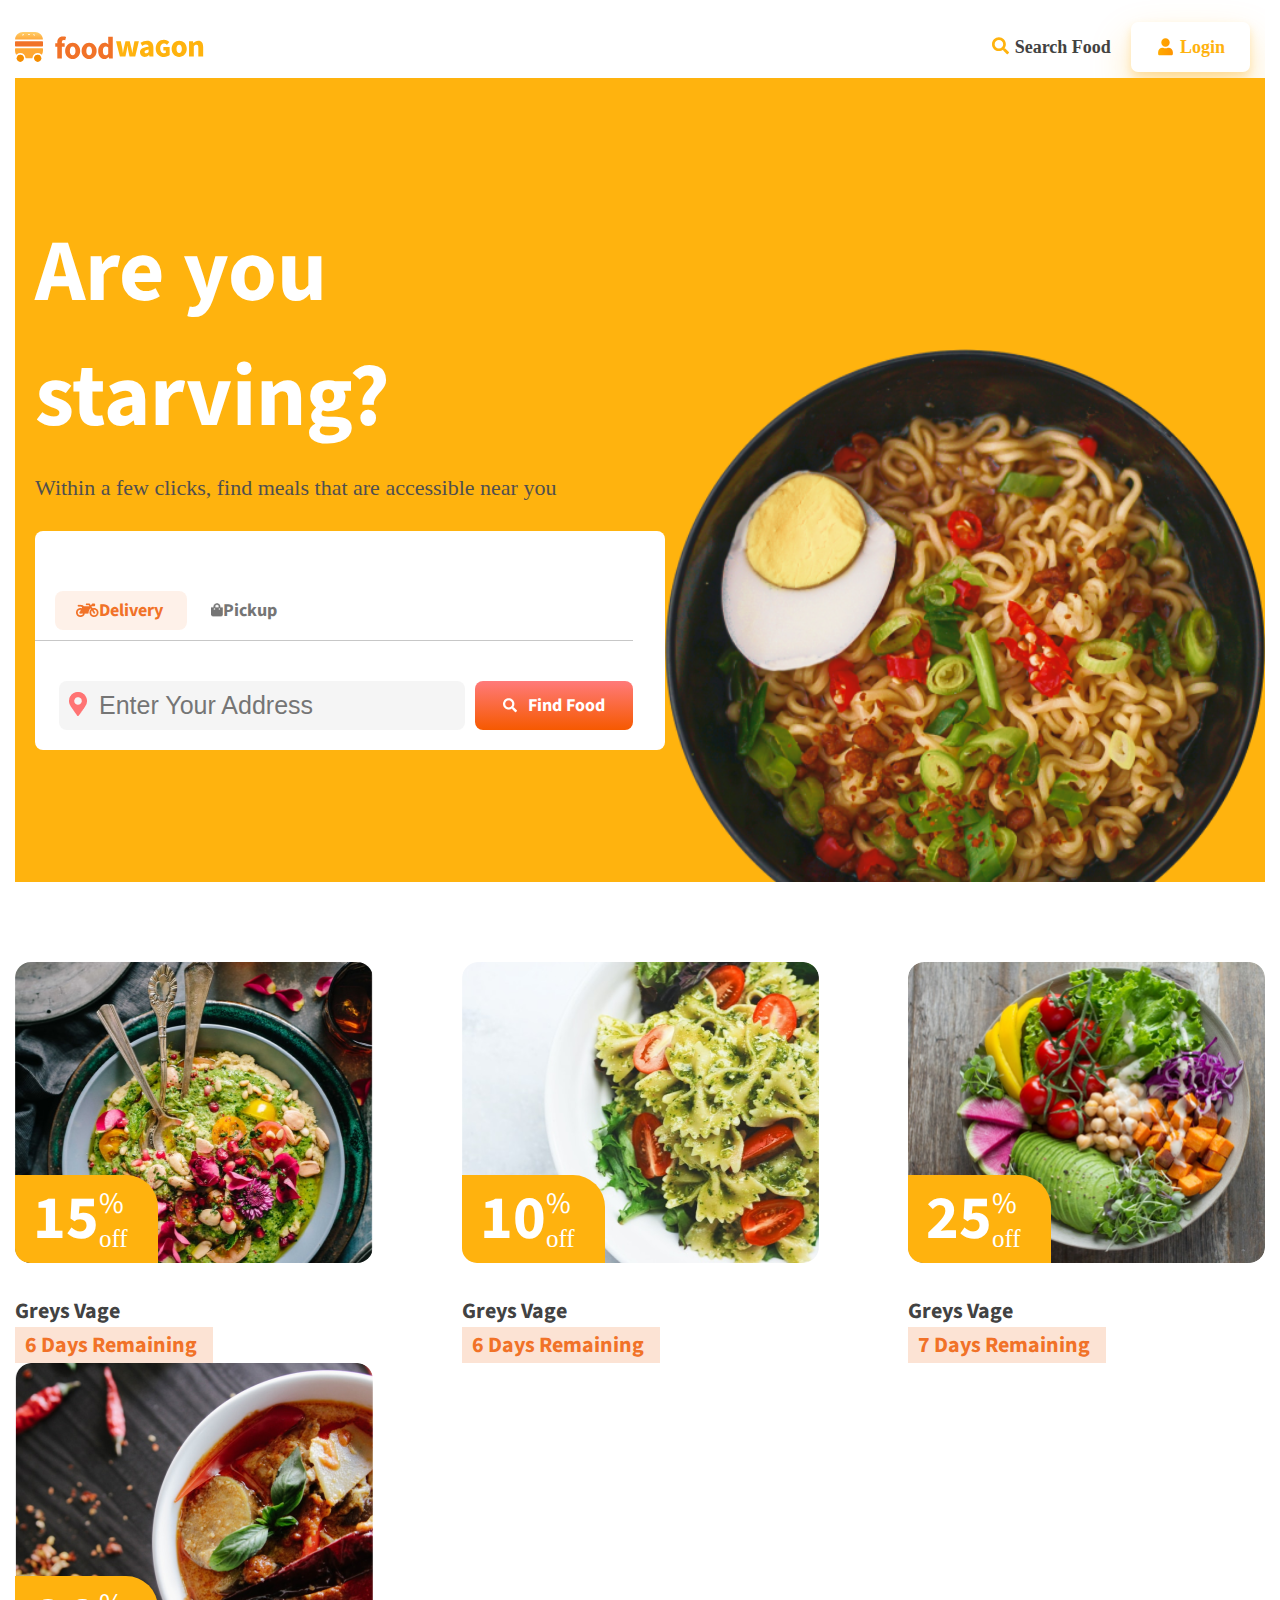
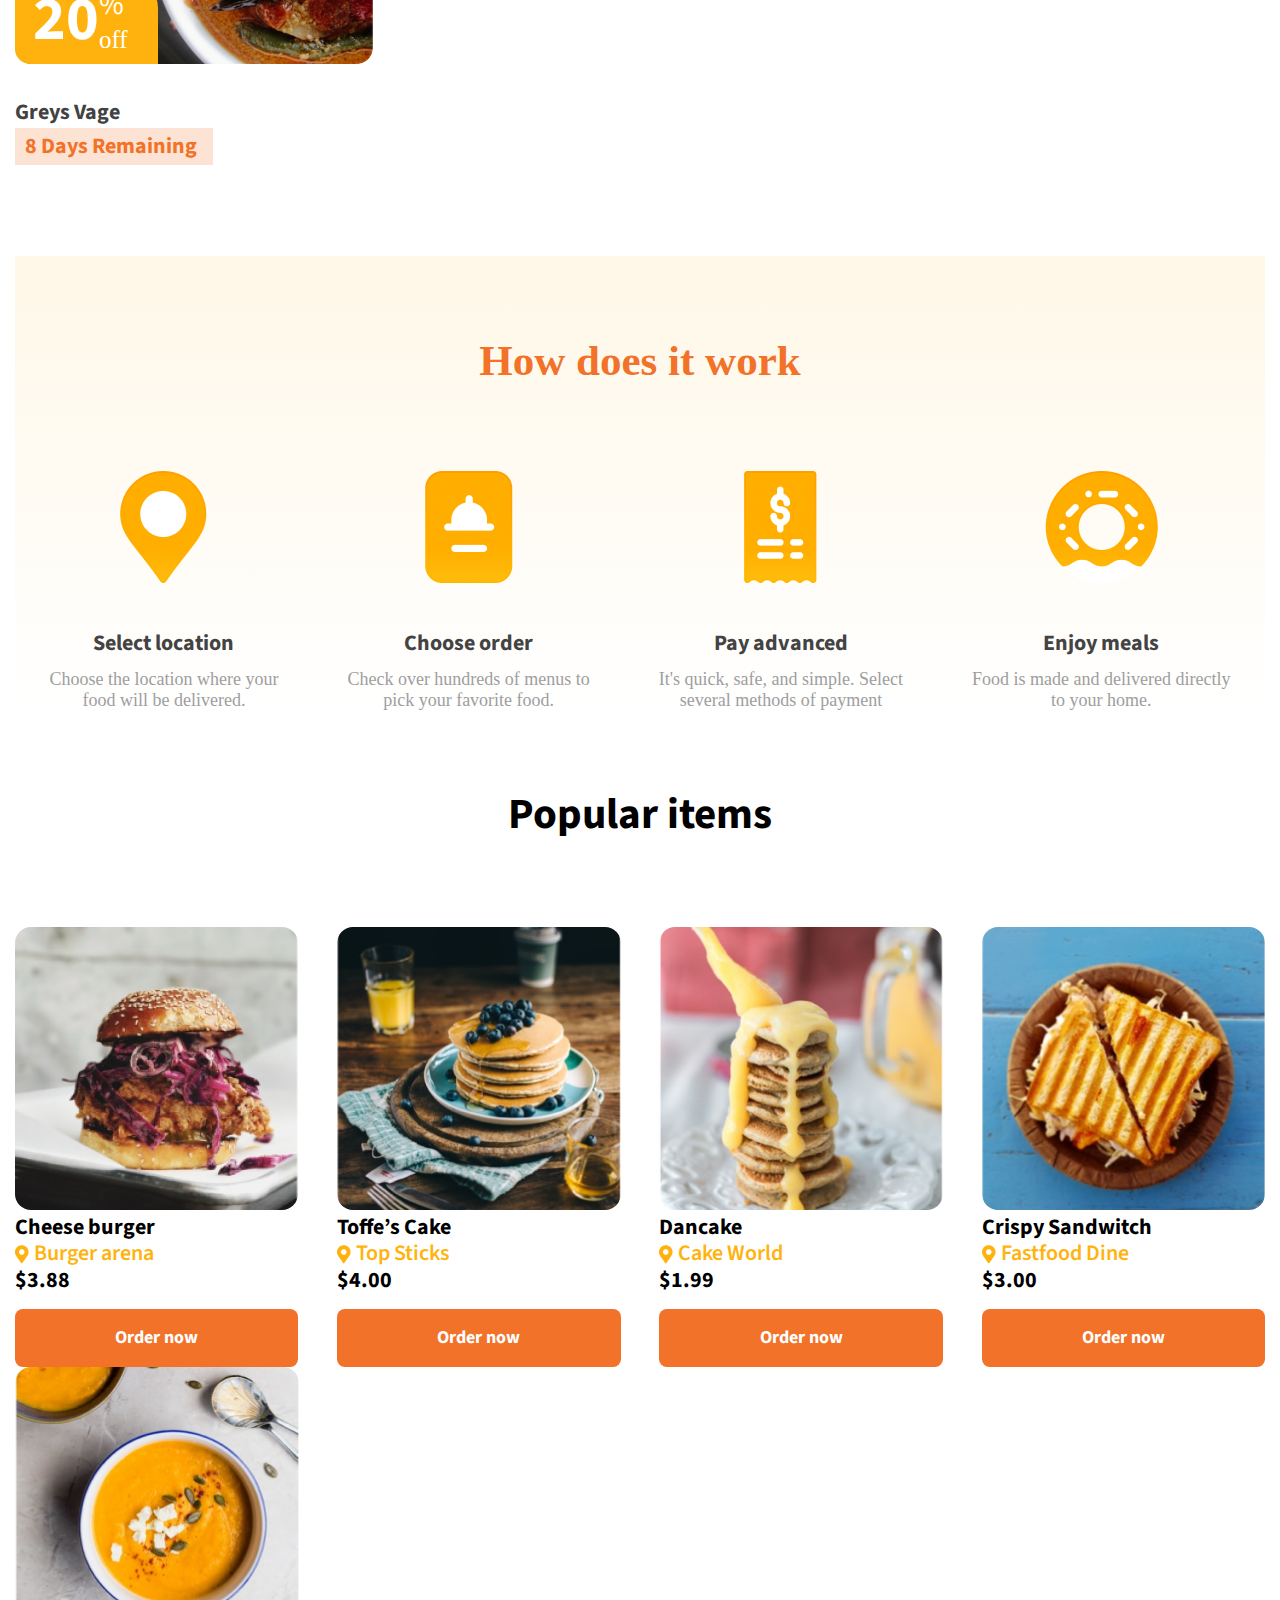
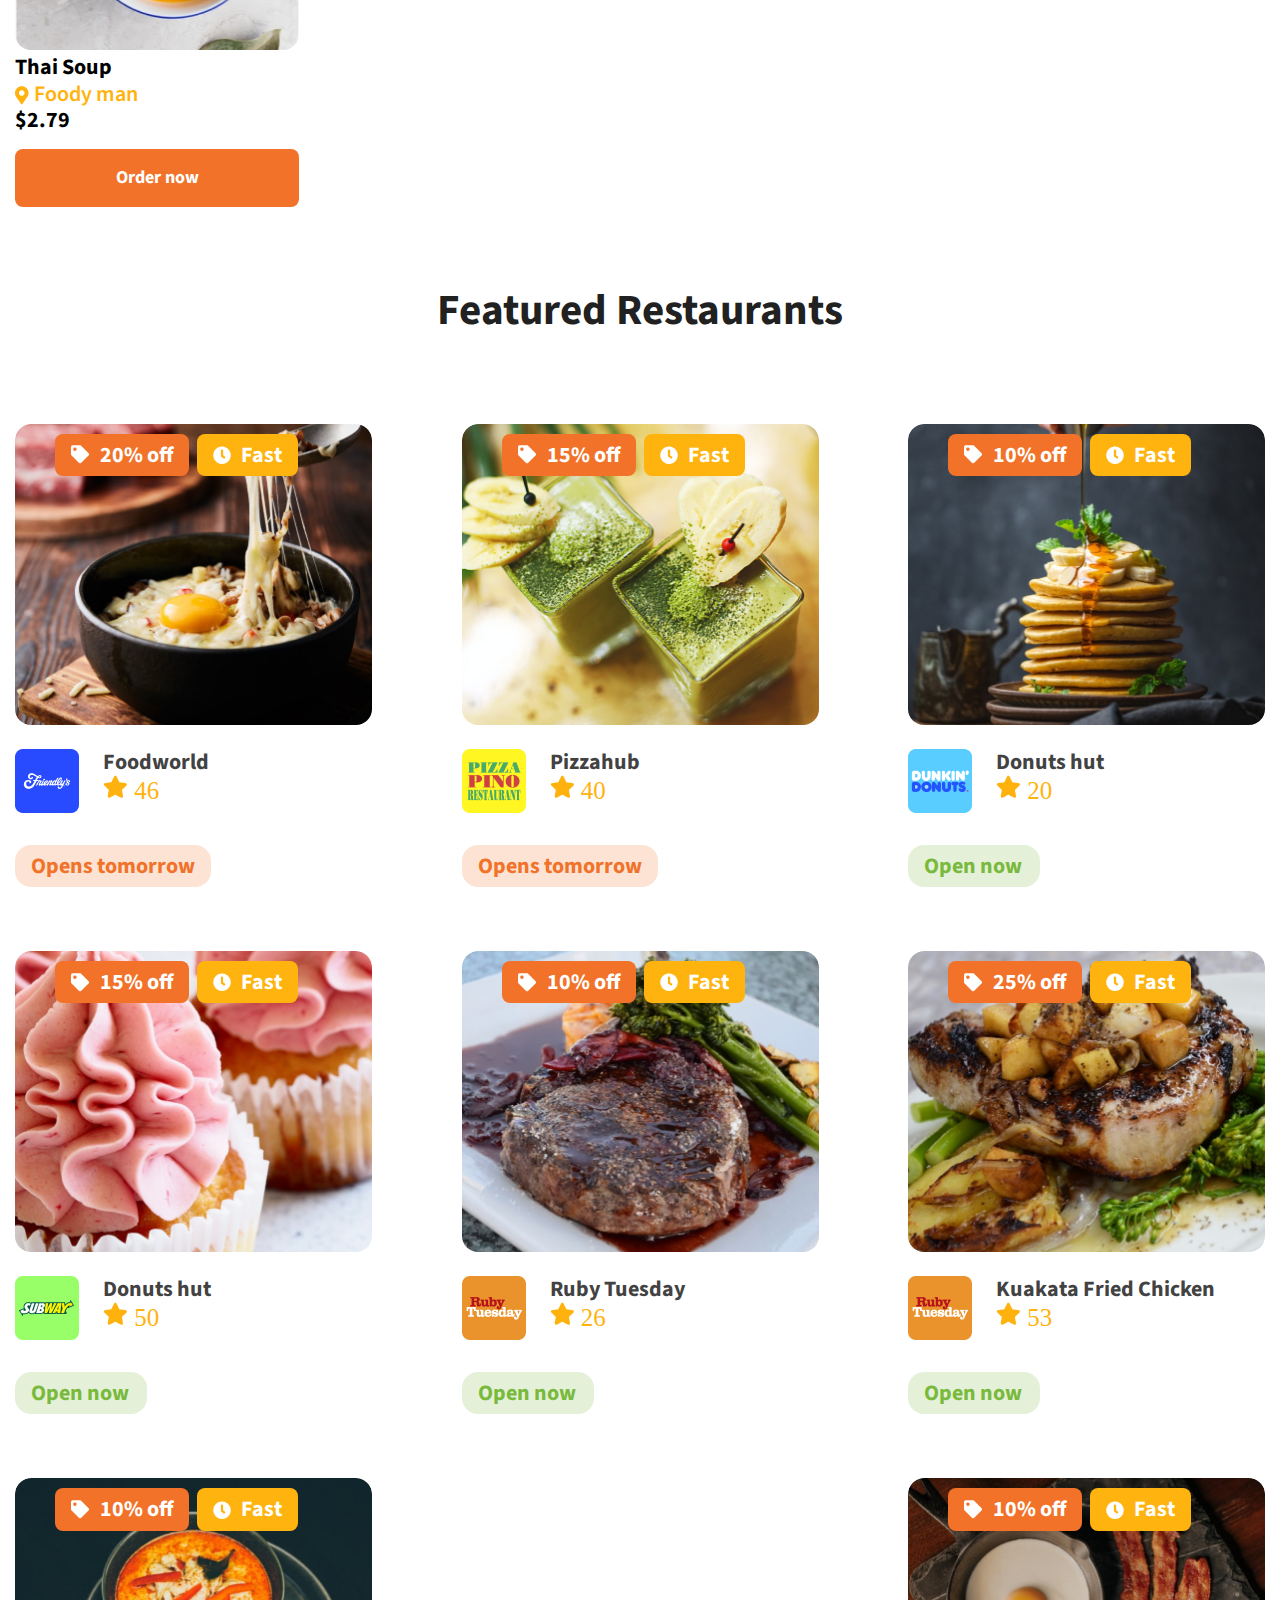
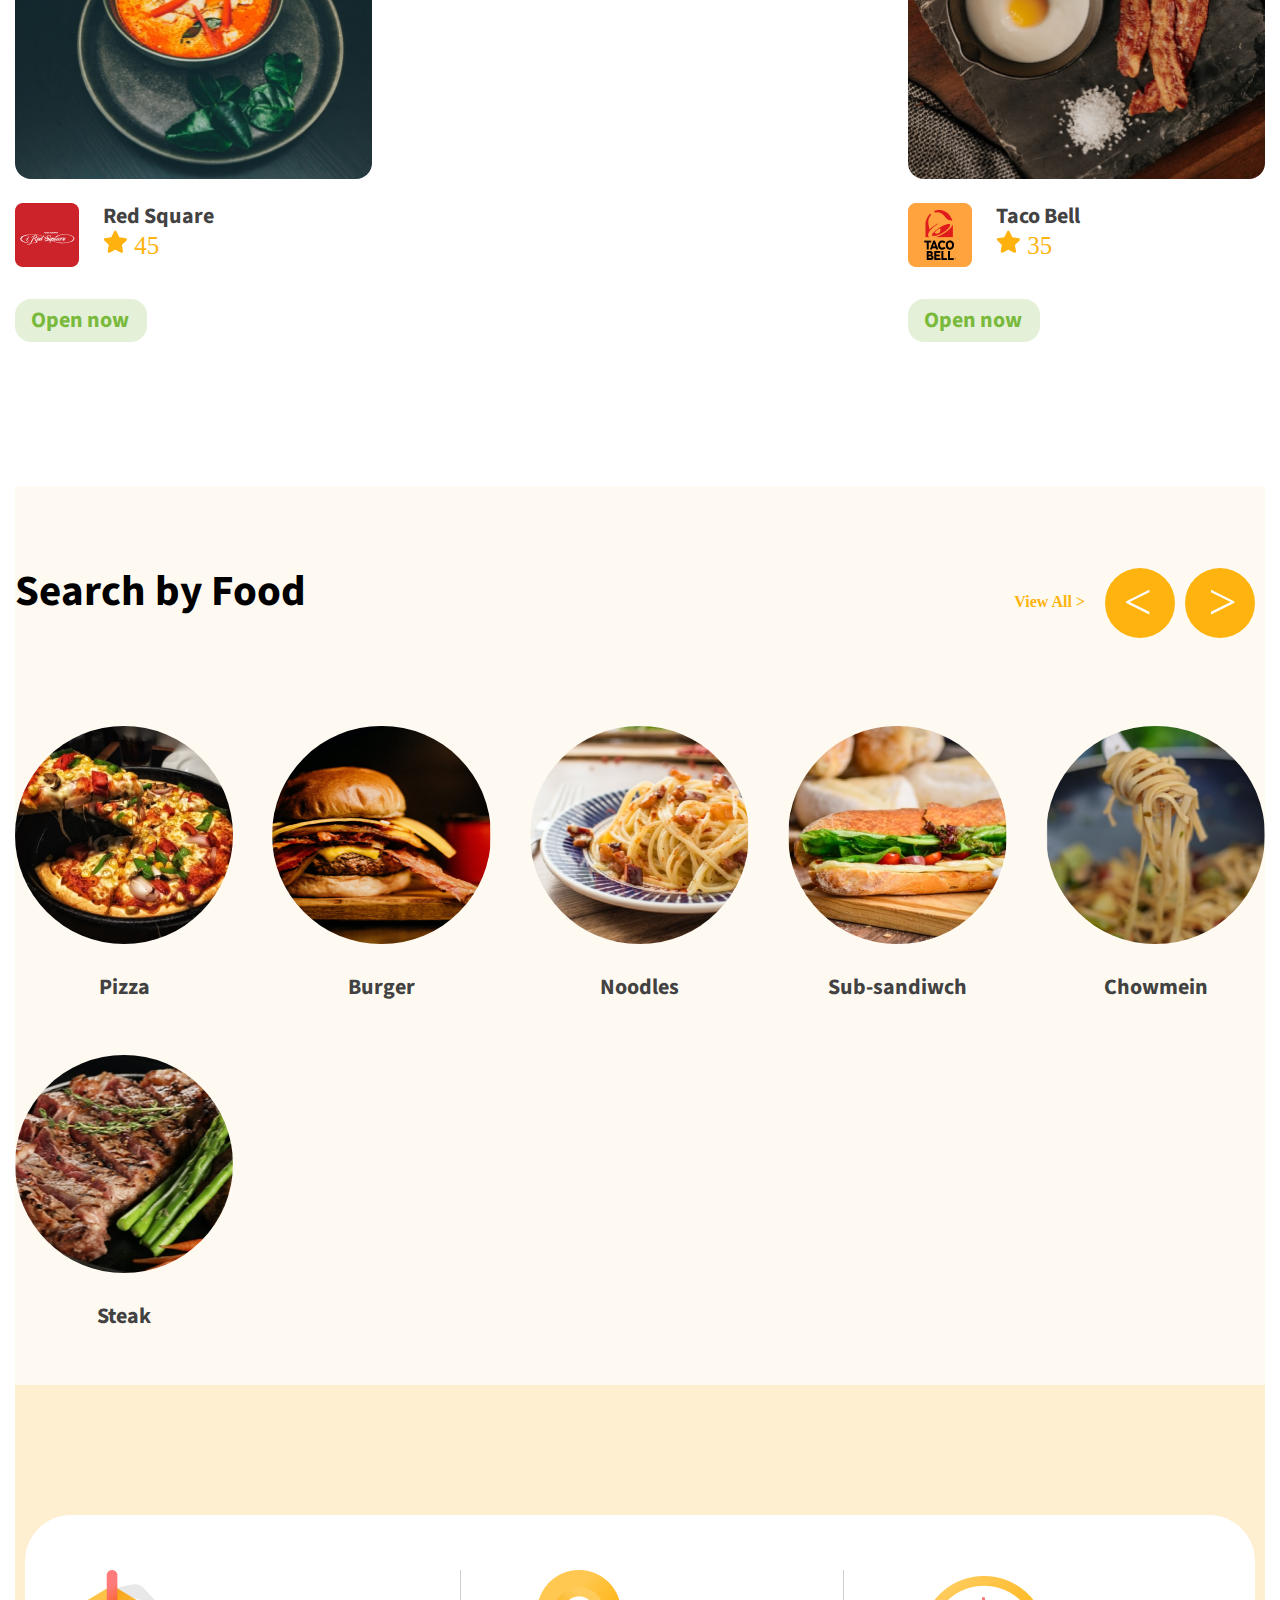
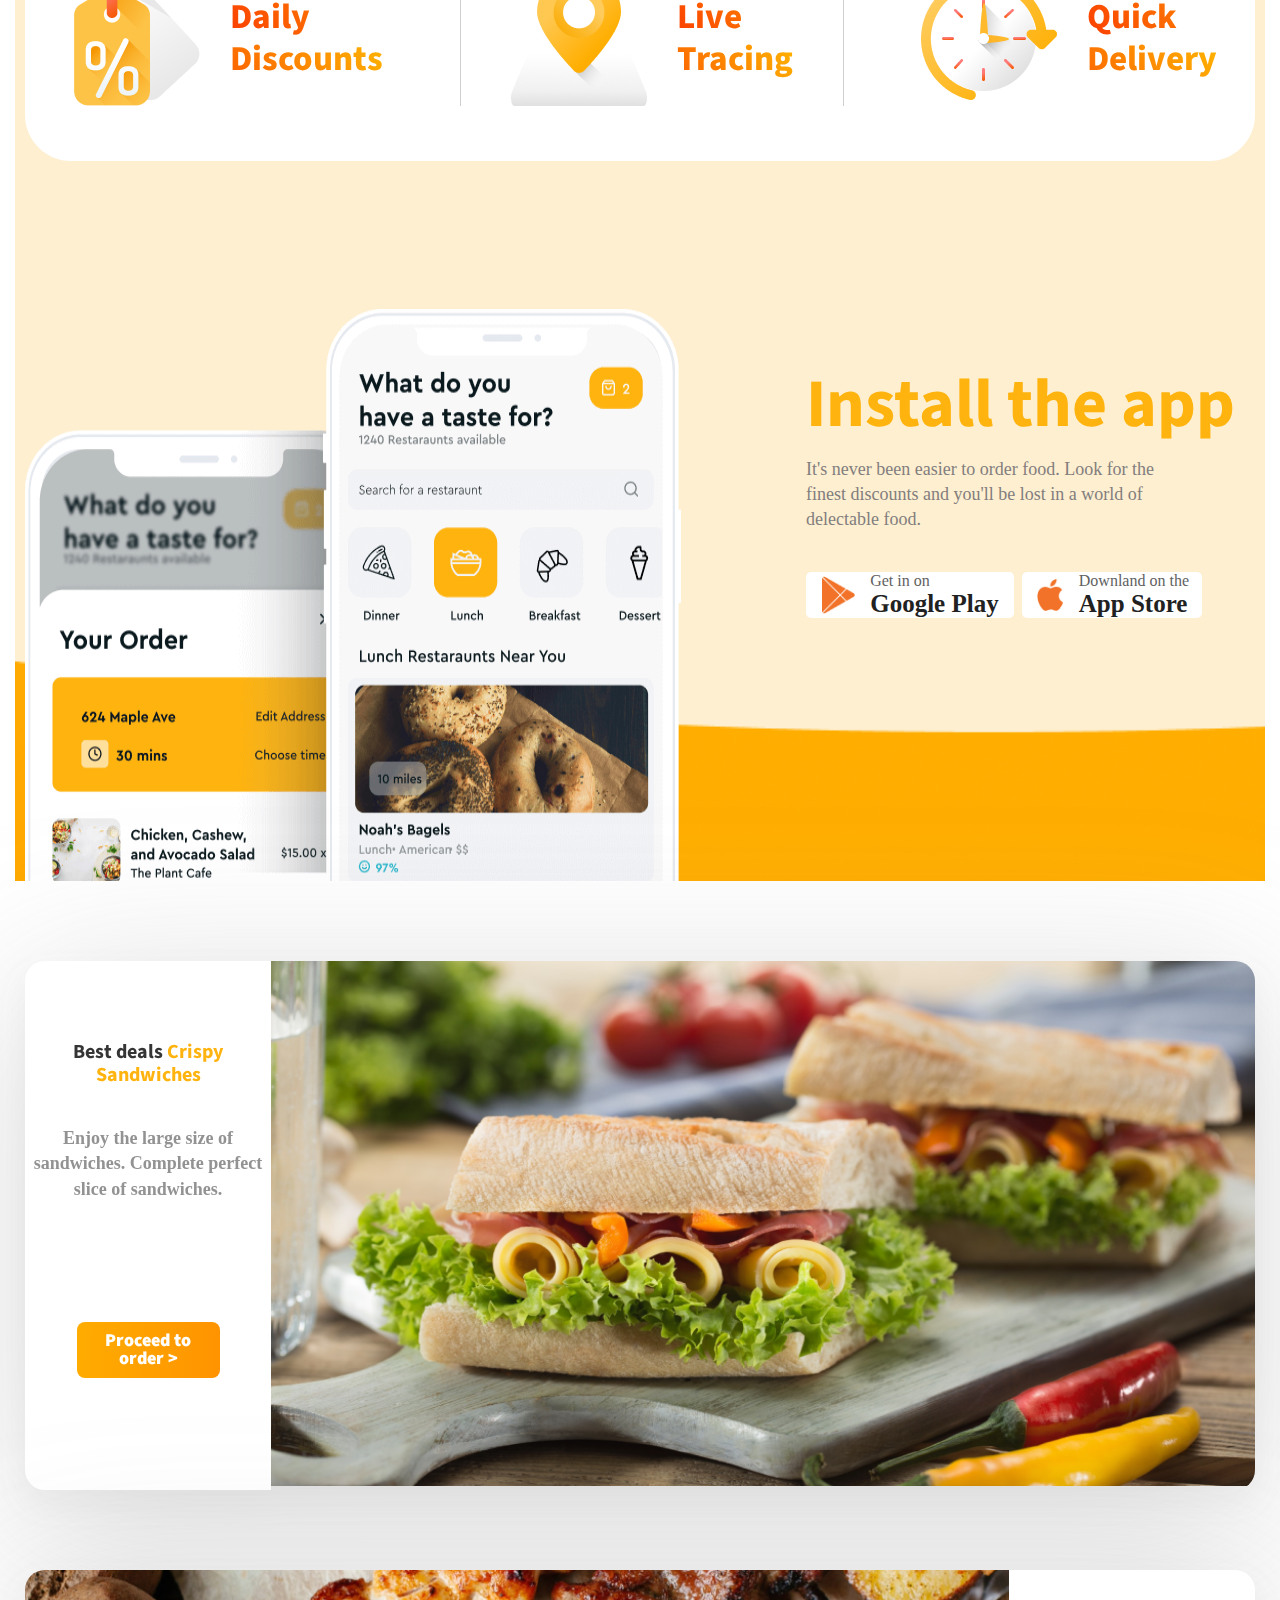
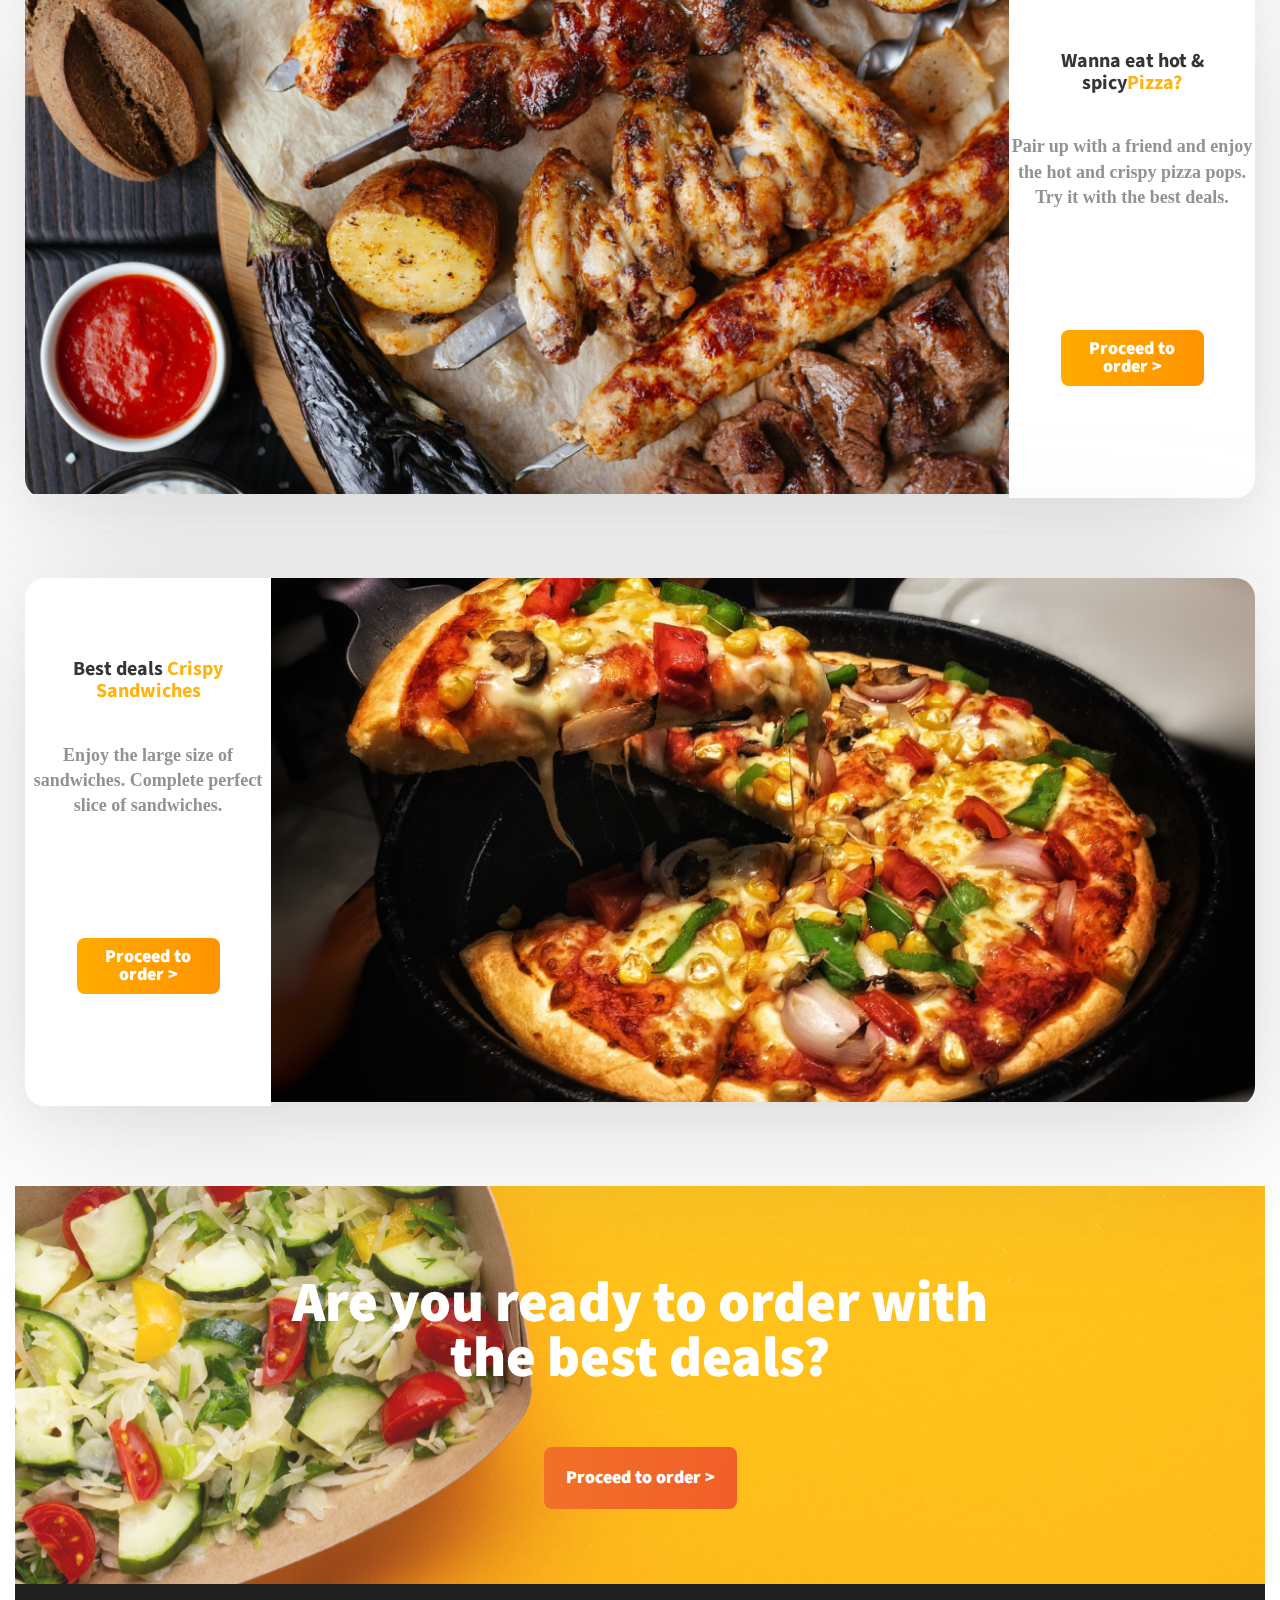
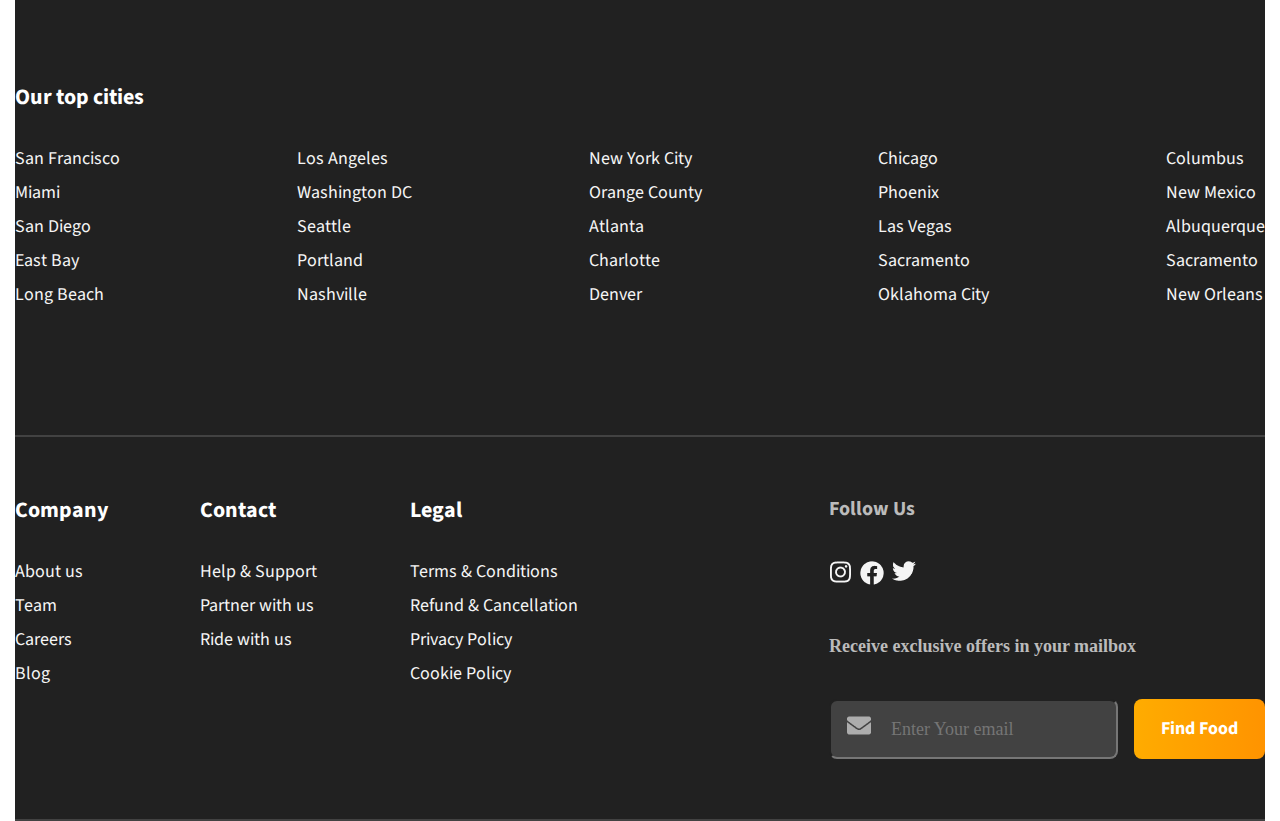
==== commit 1697d18c: "1" ====
--- a/index.html
+++ b/index.html
@@ -614,72 +614,43 @@
                                 <a href="#" class="newsButton">
                                     <span class="newsButtonText">Proceed to order &#62</span> 
                                 </a>
-                            <!-- <span class="news_container_block1_text_description">Enjoy the large size of sandwiches. Complete 
-                                perfect slice of sandwiches.</span>
-                                <a href="#" class="news_container_block1_text_bottom">
-                                    <span class="news_container_block1_text_bottom_text">Proceed to order &#62</span> -->
-                                </a>
-                            
                         </div>
                         <div class="b">
                              <img src="img/news1.png" alt="" class="news_container_block1_img" >
                         </div>
                         </div>
-                        
-                        <!-- <div class ="news_container _container">
-                            <div class="news_container_block1 _reverse">
-                                <div class="news_container_block1_text">
+                        <!-- ---------------------------------- -->
+                        <div class="c">
+                            <div class="b">
+                                <img src="img/news2.png" alt="" class="news_container_block1_img" >
+                           </div>
+                            <div class="a">
                                 
-                                <span class="news_container_block1_text_description">Enjoy the large size of sandwiches. Complete 
+                                <span class="newsSpan1"><span class="newsSpan2">Wanna eat hot & spicy</span>Pizza?</span>
+                                <span class="newsSpan3">Pair up with a friend and enjoy the hot and crispy pizza pops. Try it with the best deals.</span>
+                                    <a href="#" class="newsButton">
+                                        <span class="newsButtonText">Proceed to order &#62</span> 
+                                    </a>
+                            </div>
+                            
+                            </div>
+                    </div>
+                        <!-- -------------------------------------------------------------- -->
+                        <div class="c">
+                            <div class="a">
+                                
+                                <span class="newsSpan1"><span class="newsSpan2">Best deals</span> Crispy Sandwiches</span>
+                                <span class="newsSpan3">Enjoy the large size of sandwiches. Complete 
                                     perfect slice of sandwiches.</span>
-                                    <a href="#" class="news_container_block1_text_bottom">
-                                        <span class="news_container_block1_text_bottom_text">Proceed to order &#62</span>
+                                    <a href="#" class="newsButton">
+                                        <span class="newsButtonText">Proceed to order &#62</span> 
                                     </a>
                             </div>
-                            </div> -->
-                                <!-- <div ><img src="img/news1.png" alt="" class="news_container_block1_img" ></div> -->
-                            <!-- </div> -->
-                            
-                            
-                        </div>
-                        <!-- <div class="news_container _container">
-                            <div class="news_container_block1 _reverse">
-                                <div class="news_container_block1_text">
-                                    <h1 class="news_container_block1_text_main-text"><span class="news_container_block1_text_start">Best deals</span> Crispy Sandwiches</h1>
-                                    <span class="news_container_block1_text_description">Enjoy the large size of sandwiches. Complete 
-                                        perfect slice of sandwiches.</span>
-                                        <a href="#" class="news_container_block1_text_bottom">
-                                            <span class="news_container_block1_text_bottom_text">Proceed to order &#62</span>
-                                        </a>
-                                </div>
-                                <img src="img/news1.png" alt="" class="news_container_block1_img">
-                            </div> -->
-                            <!-- <div class="news_container_block1">
-                                <img src="img/news2.png" alt="" class="news_container_block1_img">
-                                <div class="news_container_block1_text">
-                                    <h1 class="news_container_block1_text_main-text"><span class="news_container_block1_text_start">Celebrate  parties
-                                        with</span> Fried Chicken </h1>
-                                    <span class="news_container_block1_text_description">Get the best fried chicken smeared with a lip smacking lemon chili flavor. Check out 
-                                        best deals for fried chicken.</span>
-                                        <a href="#" class="news_container_block1_text_bottom">
-                                            <span class="news_container_block1_text_bottom_text">Proceed to order &#62</span>
-                                        </a>
-                                </div>
-                            </div>
-                            <div class="news_container_block1 _reverse">
-                                <div class="news_container_block1_text">
-                                    <h1 class="news_container_block1_text_main-text"><span class="news_container_block1_text_start">Wanna eat hot 
-                                        & spicy</span> Pizza? </h1>
-                                    <span class="news_container_block1_text_description">Pair up with a friend and enjoy the 
-                                        hot and crispy pizza pops. Try it with the best deals.</span>
-                                        <a href="#" class="news_container_block1_text_bottom">
-                                            <span class="news_container_block1_text_bottom_text">Proceed to order &#62</span>
-                                        </a>
-                                </div>
-                                <img src="img/news3.png" alt="" class="news_container_block1_img">
-                            </div>
-                        </div> -->
-                    </div>
+                            <div class="b">
+                                 <img src="img/news3.png" alt="" class="news_container_block1_img" >
+                            </div>
+                            </div>
+                   
                     <!-- ----------------------------------------------------------------------------------------------------------------- -->
                     <div class="Are_you_ready">
                         <div class="are_you_ready_container _container">
--- a/style.css
+++ b/style.css
@@ -953,6 +953,8 @@
   margin-right: 10px;
   overflow: hidden;
 }
+._reverse {
+}
 .a {
   width: 20%;
   /* height: auto; */
@@ -997,6 +999,8 @@
   /* align-items: center; */
   padding-top: 10px;
   padding-bottom: 10px;
+  padding-left: 10px;
+  padding-right: 10px;
   border-radius: 8px;
   align-self: center;
   justify-content: center;
@@ -1394,18 +1398,17 @@
   .c {
     display: flex;
     flex-direction: column-reverse;
-    margin-top: 80px;
-    border: 1px solid black;
     border-radius: 20px;
     margin-left: 10px;
     margin-right: 10px;
     overflow: hidden;
   }
   .a {
+    margin-top: 0;
     width: 100%;
     background-color: white;
     text-align: center;
-    padding-top: 20px;
+    padding-top: 0;
     display: flex;
     flex-direction: column;
   }
@@ -1420,9 +1423,10 @@
     font-size: 20px;
     line-height: 112%;
     color: #ffb30e;
-    padding-top: 10px;
+    margin: 0;
   }
   .newsSpan2 {
+    margin: 0;
     color: #353535;
   }
   .newsSpan3 {
@@ -1432,15 +1436,15 @@
     font-size: 18px;
     line-height: 140%;
     color: rgba(97, 97, 97, 0.69);
-    padding-top: 40px;
+
     margin-bottom: 40px;
   }
   .newsButton {
     text-decoration: none;
     margin-top: 20px;
+    margin-bottom: 20px;
     display: flex;
     width: 50%;
-    /* align-items: center; */
     padding-top: 10px;
     padding-bottom: 10px;
     border-radius: 8px;
@@ -1456,30 +1460,6 @@
     line-height: 100%;
     color: white;
   }
-
-  /* .news_container_block1 {
-    flex-direction: column;
-  }
-  .news_container_block1_text {
-    align-items: center;
-  }
-  .news_container_block1_text_main-text {
-    font-size: 30px;
-  }
-  .news_container_block1_text_description {
-    font-size: 18px;
-  }
-  .news_container_block1_text_start {
-    font-size: 30px;
-  }
-  .news_container_block1_text_bottom {
-    padding-top: 11px;
-    padding-bottom: 11px;
-  }
-  ._reverse {
-    flex-direction: column-reverse;
-  } */
-
   /* ---------------------------------------------------------ARE_YOU_READY------------------------------------------------------------------------------------ */
 
   .Are_you_ready {
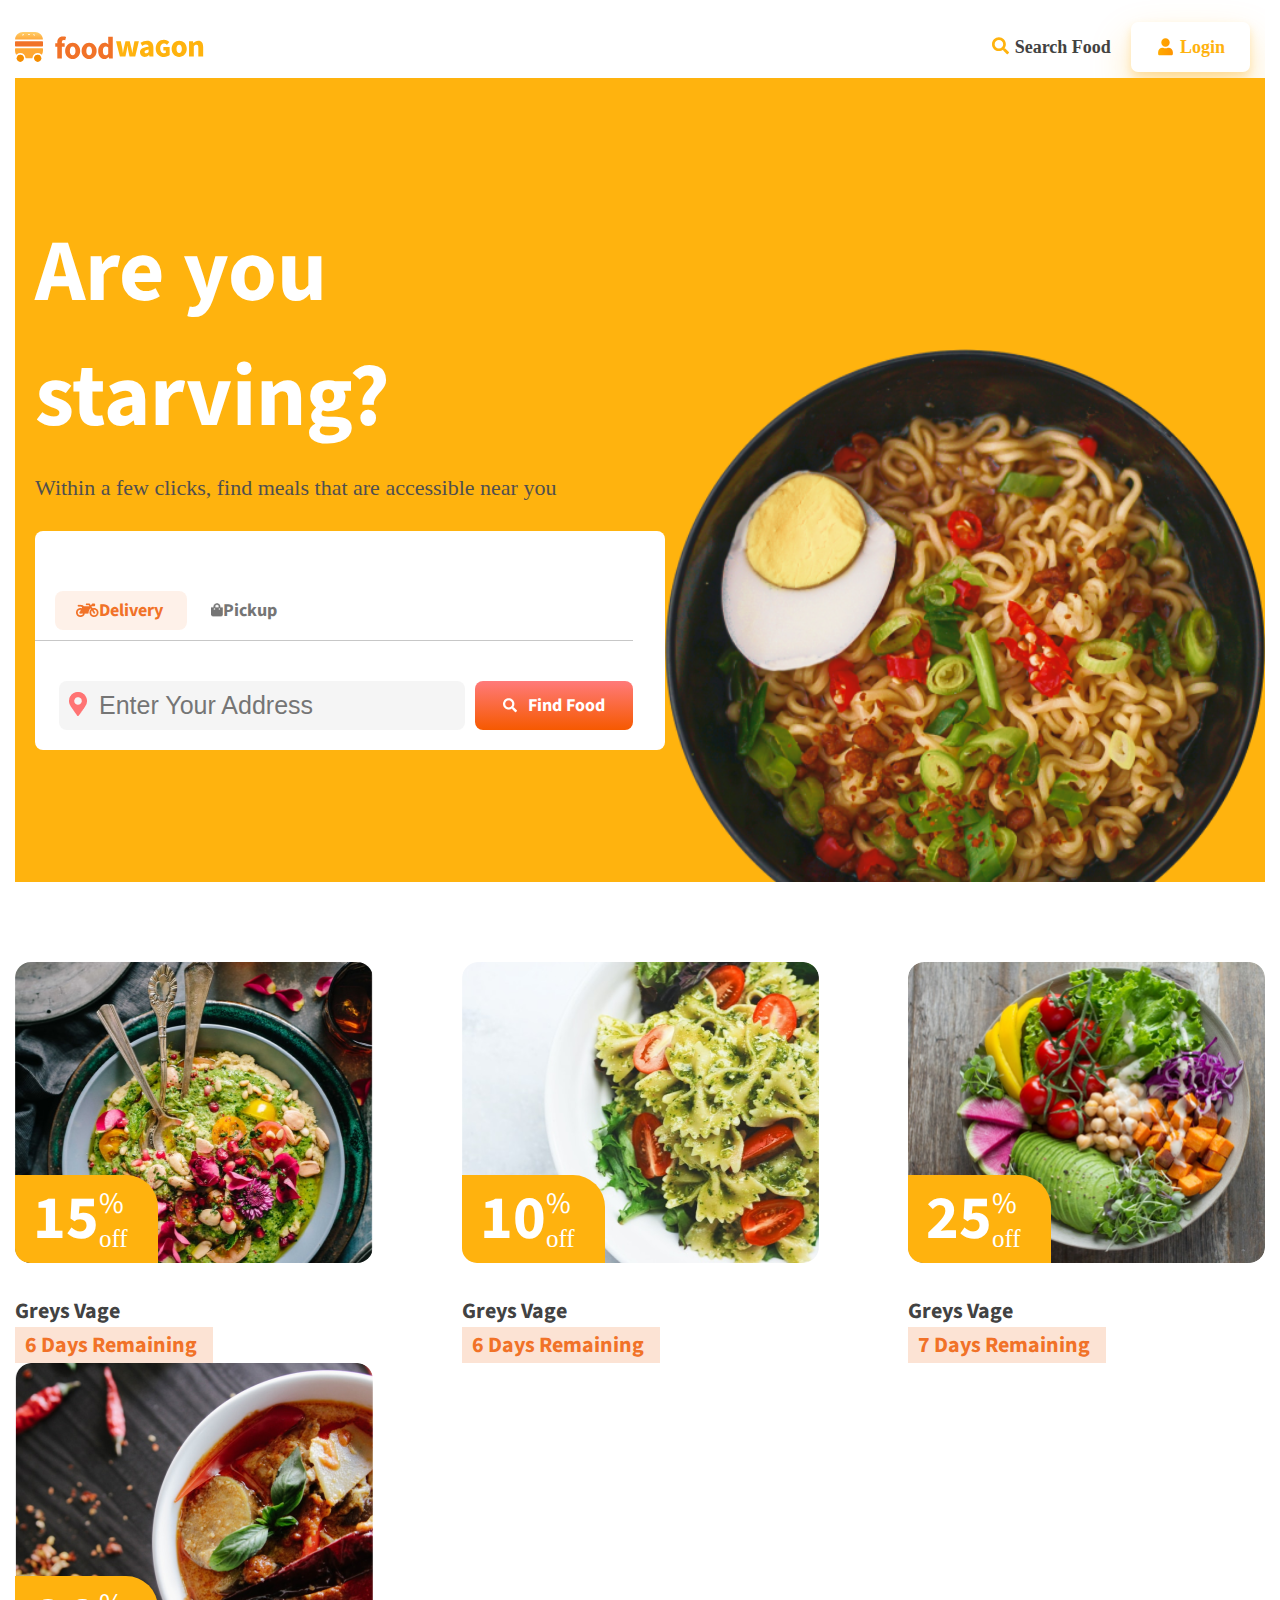
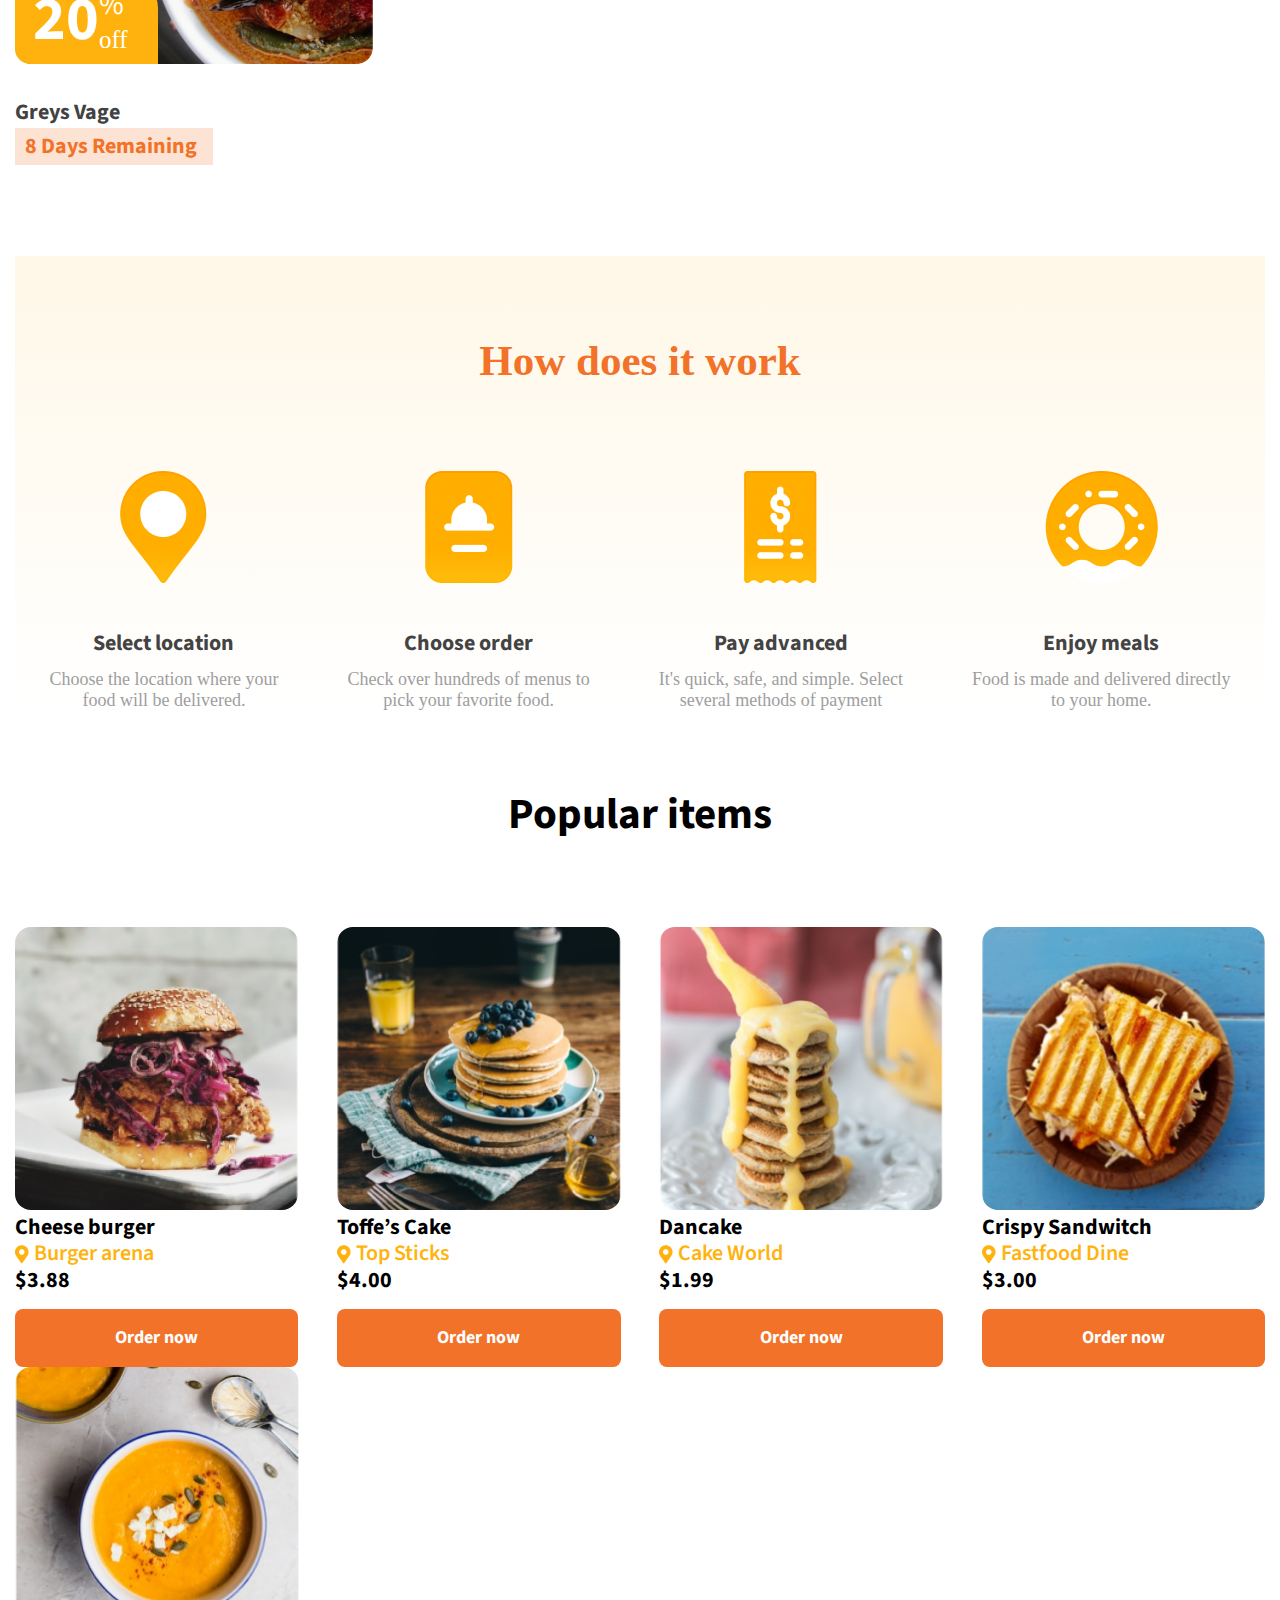
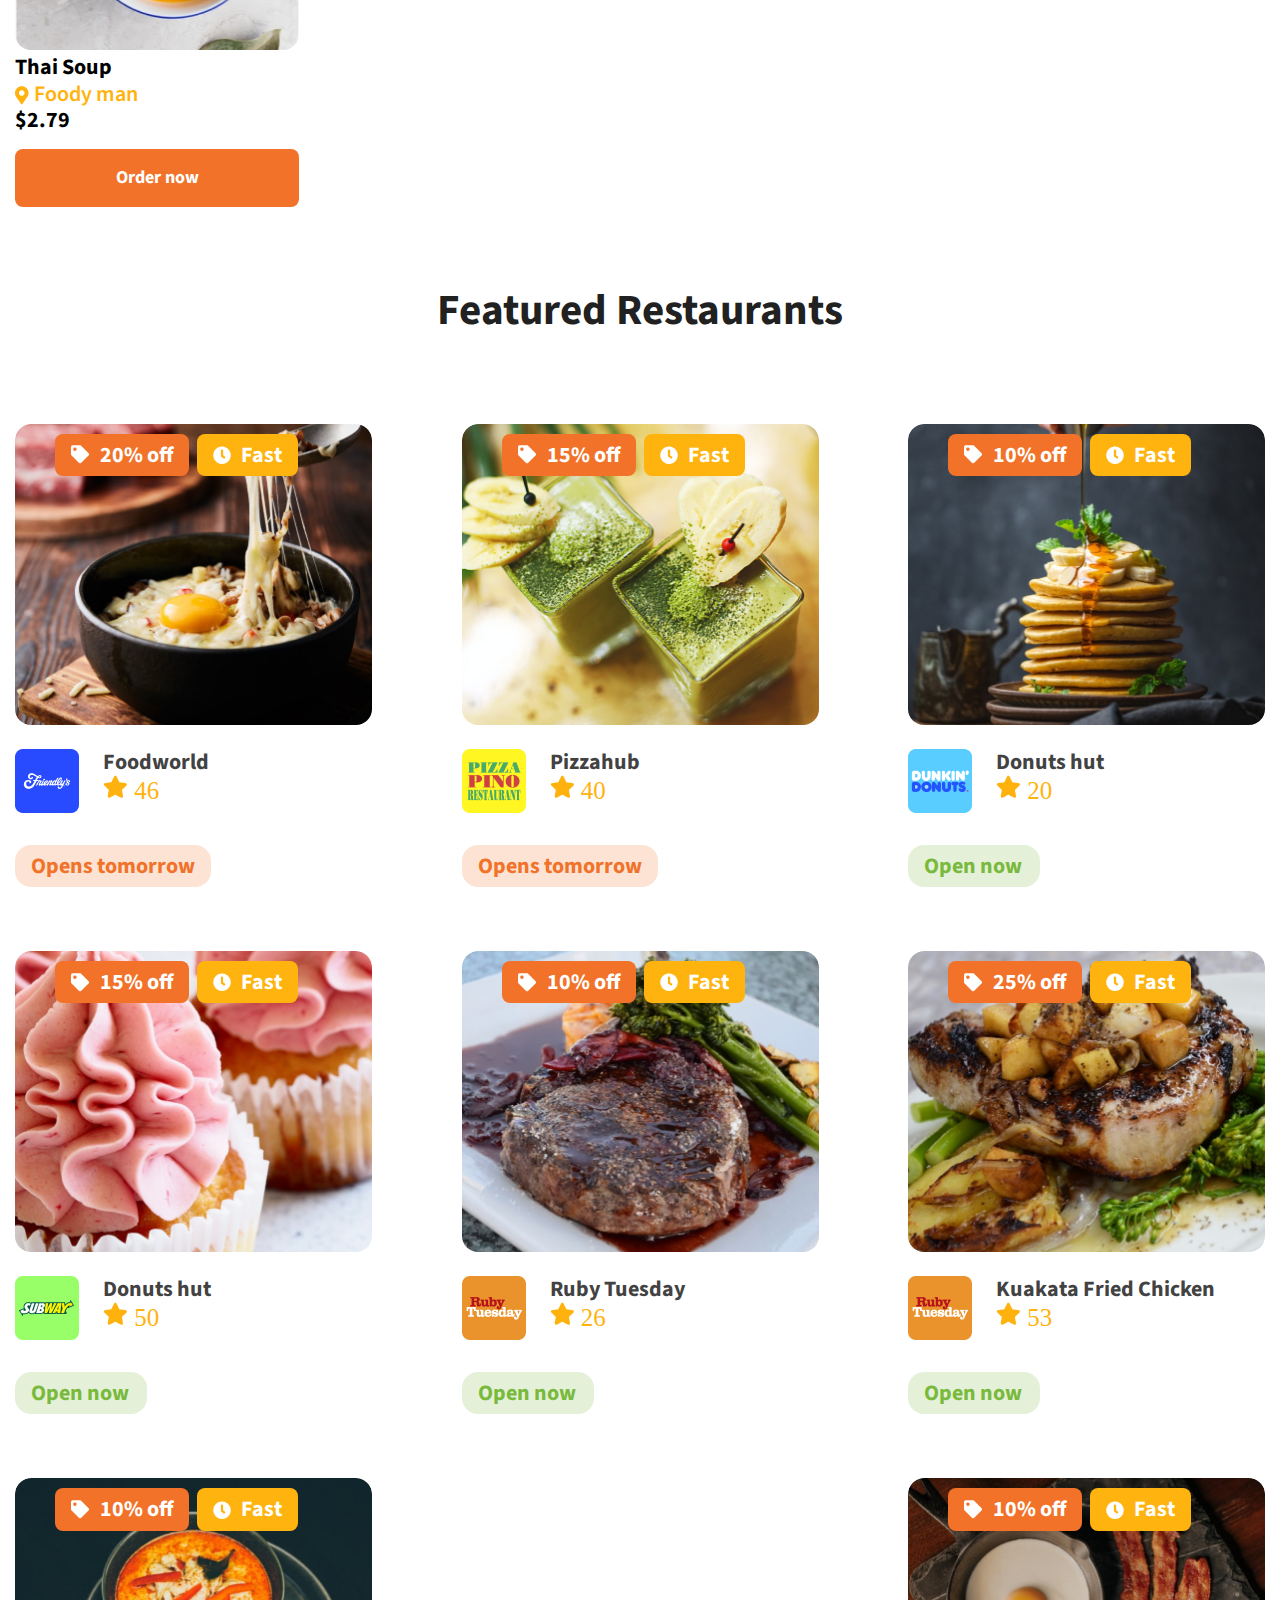
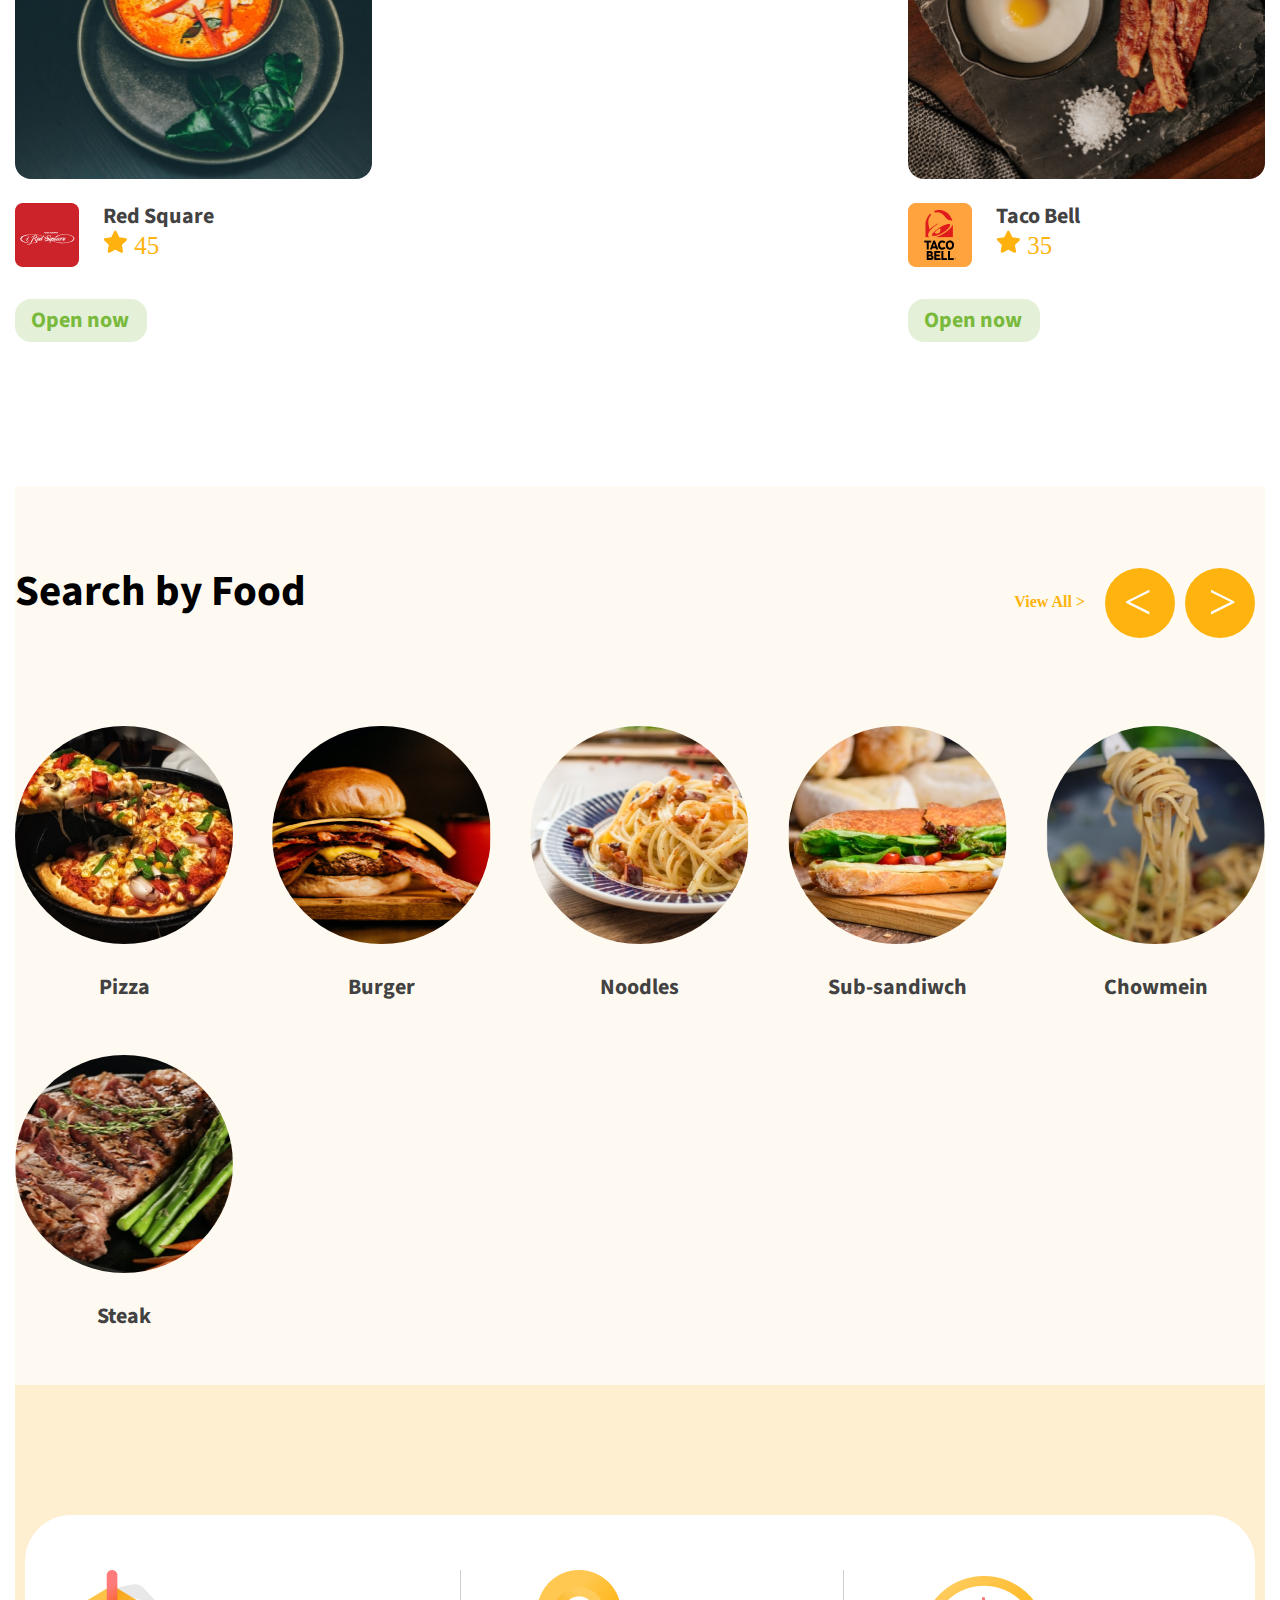
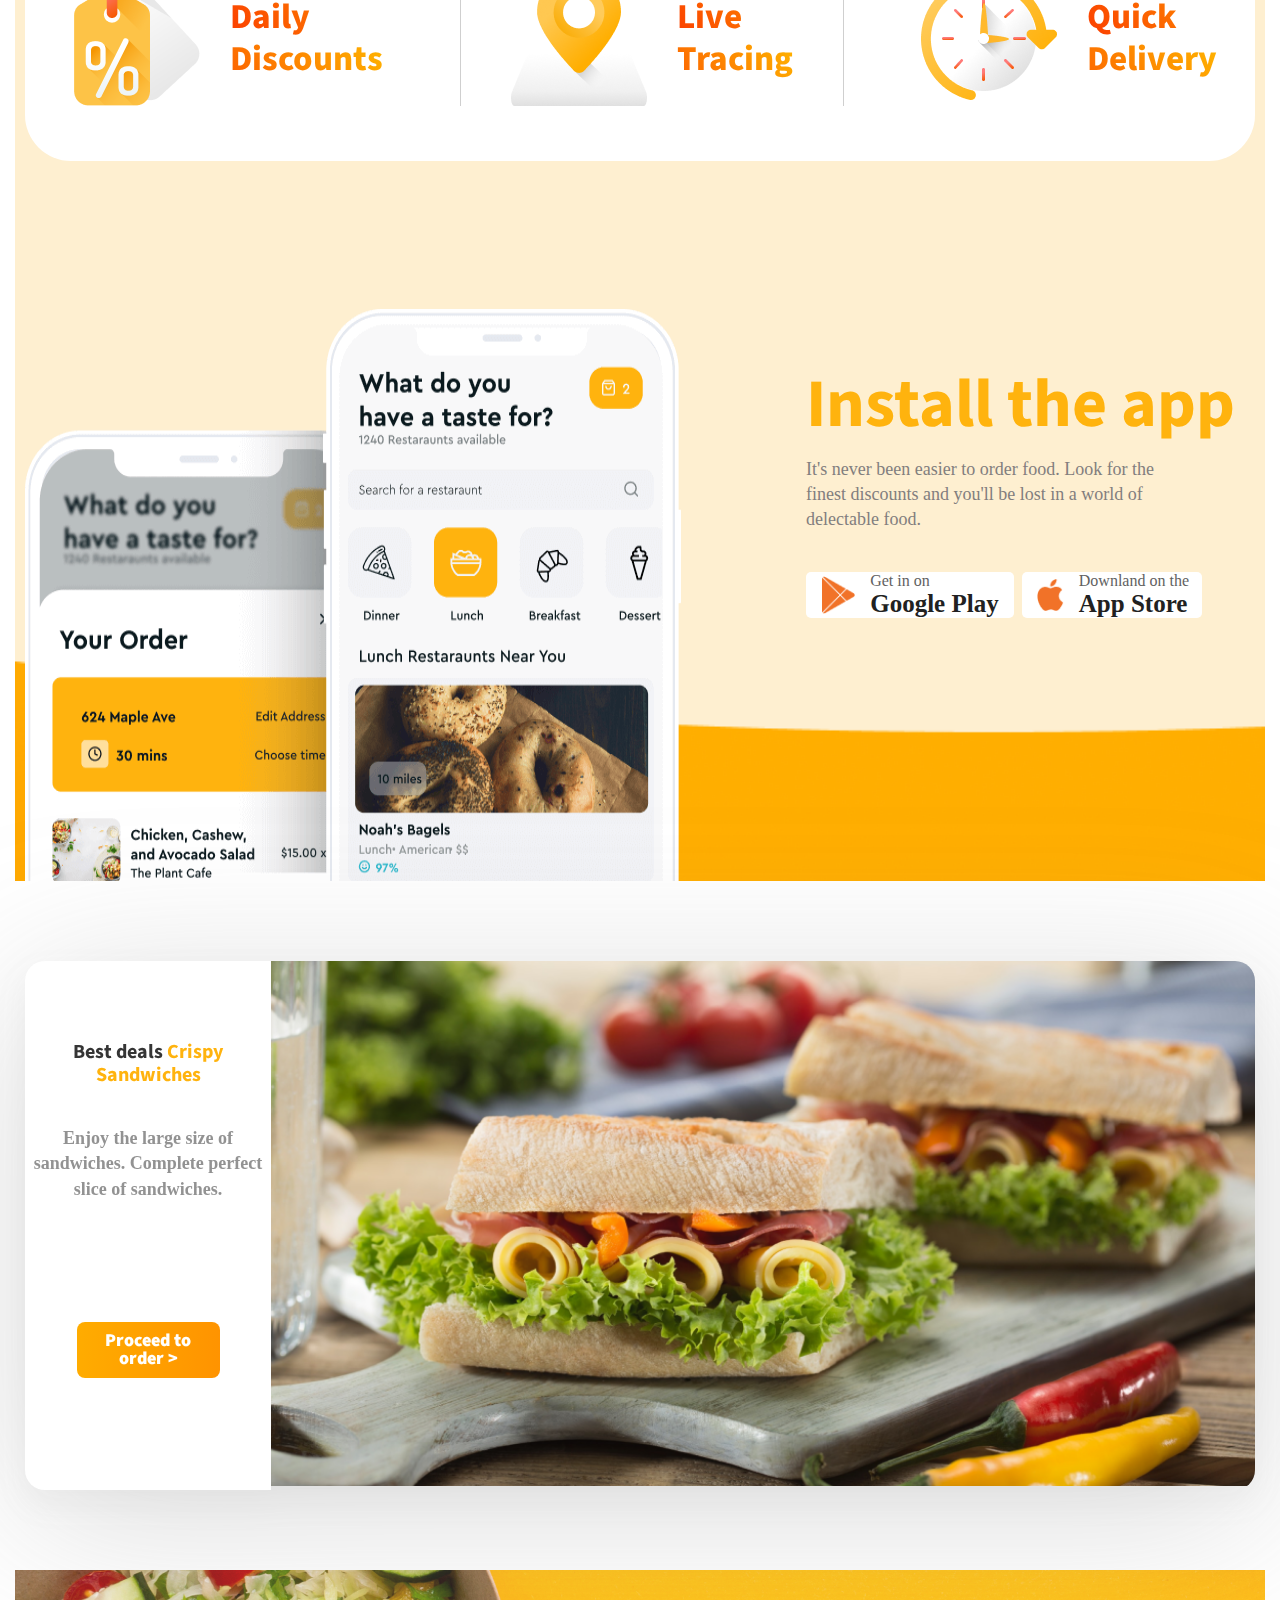
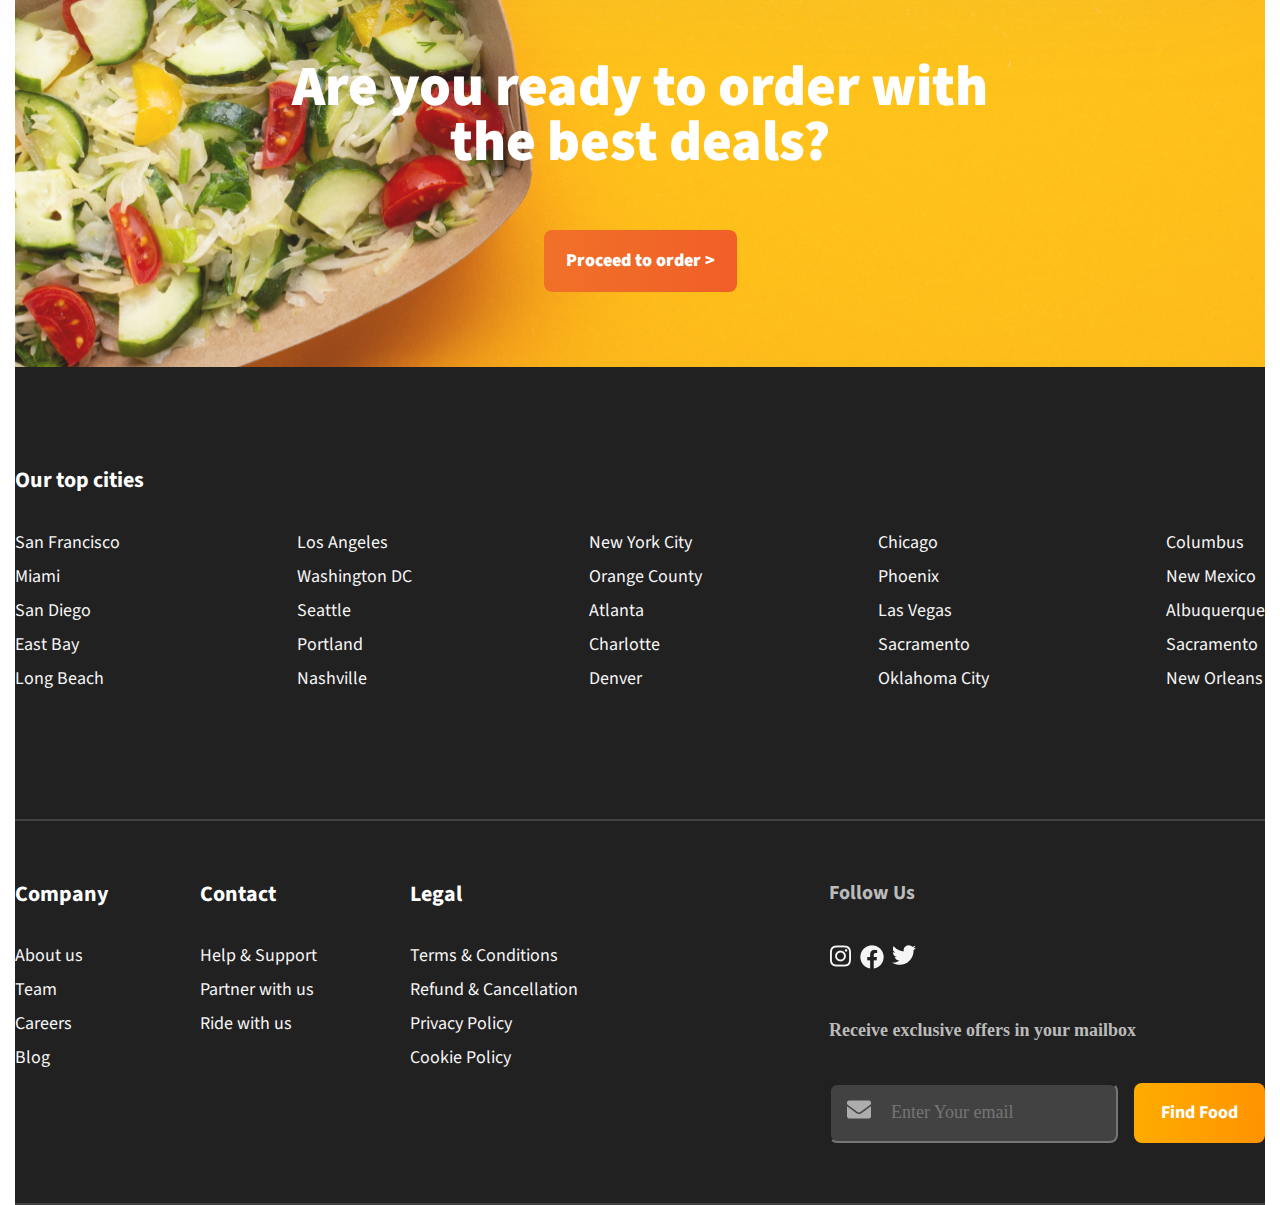
==== commit 922f500f: "1" ====
--- a/index.html
+++ b/index.html
@@ -620,7 +620,7 @@
                         </div>
                         </div>
                         <!-- ---------------------------------- -->
-                        <div class="c">
+                        <!-- <div class="c">
                             <div class="b">
                                 <img src="img/news2.png" alt="" class="news_container_block1_img" >
                            </div>
@@ -634,9 +634,9 @@
                             </div>
                             
                             </div>
-                    </div>
-                        <!-- -------------------------------------------------------------- -->
-                        <div class="c">
+                   
+                         -------------------------------------------------------------- -->
+                        <!-- <div class="c">
                             <div class="a">
                                 
                                 <span class="newsSpan1"><span class="newsSpan2">Best deals</span> Crispy Sandwiches</span>
@@ -649,8 +649,8 @@
                             <div class="b">
                                  <img src="img/news3.png" alt="" class="news_container_block1_img" >
                             </div>
-                            </div>
-                   
+                            </div>  -->
+                   </div>
                     <!-- ----------------------------------------------------------------------------------------------------------------- -->
                     <div class="Are_you_ready">
                         <div class="are_you_ready_container _container">
@@ -760,49 +760,11 @@
                                 </div>
                             </div>
                         </div>
-                    </footer>
-
-
-
-
-
-
-
-
-
-
-
-
-                    
-                </div>
-
-
-
-
-
-
-
-
-
-
+                    </footer>       
+                </div>
             </div>
             </main>
             <!-- /MAIN -->
     </div>
 </body>
 </html>
-<!-- <div class="header_logo">
-    <a href="#" class="header_logo-link">
-        <img src="img/Logo.svg" alt="" class="header__logo-pic">
-    </a>
-</div>
-<nav class="header__nav">
-    <div class="search__header">
-        <a href="#" class="search">
-            <img src="img/Search.svg" alt="" class="search_loop">
-        </a>
-        Search Food
-    </div>
-    <div class="serch__login">
-    </div>
-</nav> -->--- a/style.css
+++ b/style.css
@@ -3,10 +3,6 @@
 * {
   margin: 0px;
 }
-/* body {
-  max-width: 1480px;
-  margin: 0 auto;
-} */
 ._container {
   max-width: 1480px;
   margin: 0 auto;
@@ -15,7 +11,6 @@
 ._wrapper {
   display: flex;
   flex-direction: column;
-  /* max-width: 1920px; */
   padding: 0px 15px;
 }
 /* HEADER */
@@ -31,9 +26,6 @@
 }
 .header__logo {
   padding-top: 20px;
-}
-.header_logo-link {
-  /* width: 100%; */
 }
 .header__nav {
   display: flex;
@@ -220,7 +212,6 @@
   border-radius: 8px;
   border: none;
   background: linear-gradient(#ff7a7a, #f65900);
-  /* padding-bottom: 20px; */
   margin-left: 10px;
 }
 .input1 {
@@ -233,14 +224,9 @@
   background-color: #f5f5f5;
   font-size: 25px;
 }
-.loop_button1 {
-  /* padding-top: 20px;
-    padding-left: 25px; */
-}
+
 .find_food_button1 {
   padding-left: 10px;
-  /* padding-top: 15px; */
-  /* padding-right: 25px; */
   font-size: 18px;
   color: white;
   font-weight: bold;
@@ -715,49 +701,6 @@
   justify-content: space-between;
   flex-wrap: wrap;
 }
-/* ---------------------------------------------------------MEDIA---------------------------------------------------------- */
-/* @media (max-width:768px) {
-    .food_sale_conteiner {
-        flex-direction: column;
-        justify-content: center;
-        align-items: center;
-    }
-    .Search_by_Food_text_and_nav{
-        flex-direction: column;
-        justify-content: center;
-        align-items: center;
-    }
-    .Search_by_Food_menu{
-        justify-content: center;
-        align-items: center;
-    }
-    .popular_items_container{
-        justify-content: center;
-        align-items: center;
-    }
-    .popular_items_blocks{
-        margin-bottom: 20px;
-    }
-    .reatured_restaurants_container_blocks{
-        margin: 0 auto;
-    }
-    .reatured_restaurants_container_blocks_icon_and_text{
-        justify-content: center;
-        align-items: center;
-        padding-bottom: 20px;
-    }
-    .reatured_restaurants_container_blocks_button{
-        text-align: center;
-        margin: 0 auto;
-    }
-    .reatured_restaurants_container_blocks_button_opens{
-        margin: 0 auto;
-        text-align: center;
-    }
-    .arrow{
-        display: none;
-    }
-} */
 /* ---------------------------------------------------------/MEDIA---------------------------------------------------------- */
 
 .Search_by_Food_menu_list {
@@ -916,26 +859,6 @@
   color: #827e7e;
 }
 /* ---------------------------------------------------MEDIA----------------------------------------------------------------- */
-/* @media(max-width:1024px){
-    ._border-install_the_app_daily_block2{
-        border: none;
-        padding: 0;
-        margin-right: 40px;
-    }
-    .install_the_app_phone{
-        flex-direction: column;
-    }
-    .install_the_app_text{
-        align-items: center;
-        padding-top: 20px;
-        padding-bottom: 20px;
-    }
-    .twophone{
-        display: none;
-    }
-} */
-
-/* ---------------------------------------------------MEDIA----------------------------------------------------------------- */
 /* ----------------------------------------------------------------------------------------------------------------------------- */
 .news {
   display: flex;
@@ -947,7 +870,6 @@
     drop-shadow(0px 27px 82px rgba(124, 124, 124, 0.28));
   display: flex;
   margin-top: 80px;
-  /* border: 1px solid black; */
   border-radius: 20px;
   margin-left: 10px;
   margin-right: 10px;
@@ -957,7 +879,6 @@
 }
 .a {
   width: 20%;
-  /* height: auto; */
   background-color: white;
   text-align: center;
   padding-top: 20px;
@@ -966,7 +887,6 @@
 }
 .b {
   width: 80%;
-  /* height: auto; */
 }
 .newsSpan1 {
   color: #ffb30e;
@@ -996,7 +916,6 @@
   margin-top: 20px;
   display: flex;
   width: 50%;
-  /* align-items: center; */
   padding-top: 10px;
   padding-bottom: 10px;
   padding-left: 10px;
@@ -1014,105 +933,10 @@
   line-height: 100%;
   color: white;
 }
-/* .news_container_block1_text_main-text {
-  font-family: Source Sans Pro;
-  font-style: normal;
-  font-weight: bold;
-  font-size: 20px;
-  line-height: 112%;
-  color: #ffb30e;
-  padding-top: 60px;
-}
-.news_container_block1_text_start {
-  font-family: Source Sans Pro;
-  font-style: normal;
-  font-weight: bold;
-  font-size: 20px;
-  line-height: 112%;
-  color: #353535;
-}
-.news_container_block1_text_description {
-  padding-bottom: 50px;
-  font-family: Open Sans;
-  font-style: normal;
-  font-weight: 600;
-  font-size: 18px;
-  line-height: 140%;
-  color: rgba(97, 97, 97, 0.69);
-}
-.news_span2 {
-}
-.b {
-  width: 80%;
-  height: auto;
-  background-color: #acb93c;
-}
-.news_container {
-  display: flex;
-  flex-direction: column;
-
-  filter: drop-shadow(0px 14px 15px rgba(124, 124, 124, 0.06))
-    drop-shadow(0px 27px 82px rgba(124, 124, 124, 0.28));
-}
-.news_container_block1 {
-  display: flex;
-  width: 100%;
-  justify-content: space-between;
-  /* padding-top: 80px; */
-/* margin-top: 80px;
-  border-radius: 20px;
-  background: rgb(190, 141, 141);
-  overflow: hidden;
-} */
 .news_container_block1_img {
   width: 100%;
   height: auto;
 }
-/* .news_container_block1_text {
-  background-color: #79b93c;
-  width: 20%;
-  display: flex;
-  flex-direction: column;
-  justify-content: space-around;
-  padding-left: 55px;
-  padding-right: 55px;
-} */
-/* .news_container_block1_text_main-text {
-  font-family: Source Sans Pro;
-  font-style: normal;
-  font-weight: bold;
-  font-size: 43px;
-  line-height: 112%;
-  color: #ffb30e;
-  padding-top: 60px;
-} */
-/* .news_container_block1_text_start {
-  font-family: Source Sans Pro;
-  font-style: normal;
-  font-weight: bold;
-  font-size: 43px;
-  line-height: 112%;
-  color: #353535;
-} */
-
-/* .news_container_block1_text_bottom {
-  display: flex;
-  justify-content: center;
-  align-items: center;
-  background: linear-gradient(92.84deg, #ffb800 -47.72%, #ff8a00 136.81%);
-  text-decoration: none;
-  padding-top: 21px;
-  padding-bottom: 21px;
-  border-radius: 8px;
-} */
-/* .news_container_block1_text_bottom_text {
-  font-family: Source Sans Pro;
-  font-style: normal;
-  font-weight: 900;
-  font-size: 18px;
-  line-height: 100%;
-  color: white;
-}  */
 
 /* --------------------------------------------------------------------------------------------------------------------------------------------- */
 .Are_you_ready {
@@ -1342,13 +1166,9 @@
     background-color: #f5f5f5;
     text-align: center;
     margin-left: 0;
-    /* margin-left: 10px; */
-    /* font-size: 14px; */
   }
   .starving__container_ask_h1 {
     font-size: 60px;
-    /* align-items: center;
-        align-self: center; */
   }
   .button1 {
     margin: 0;
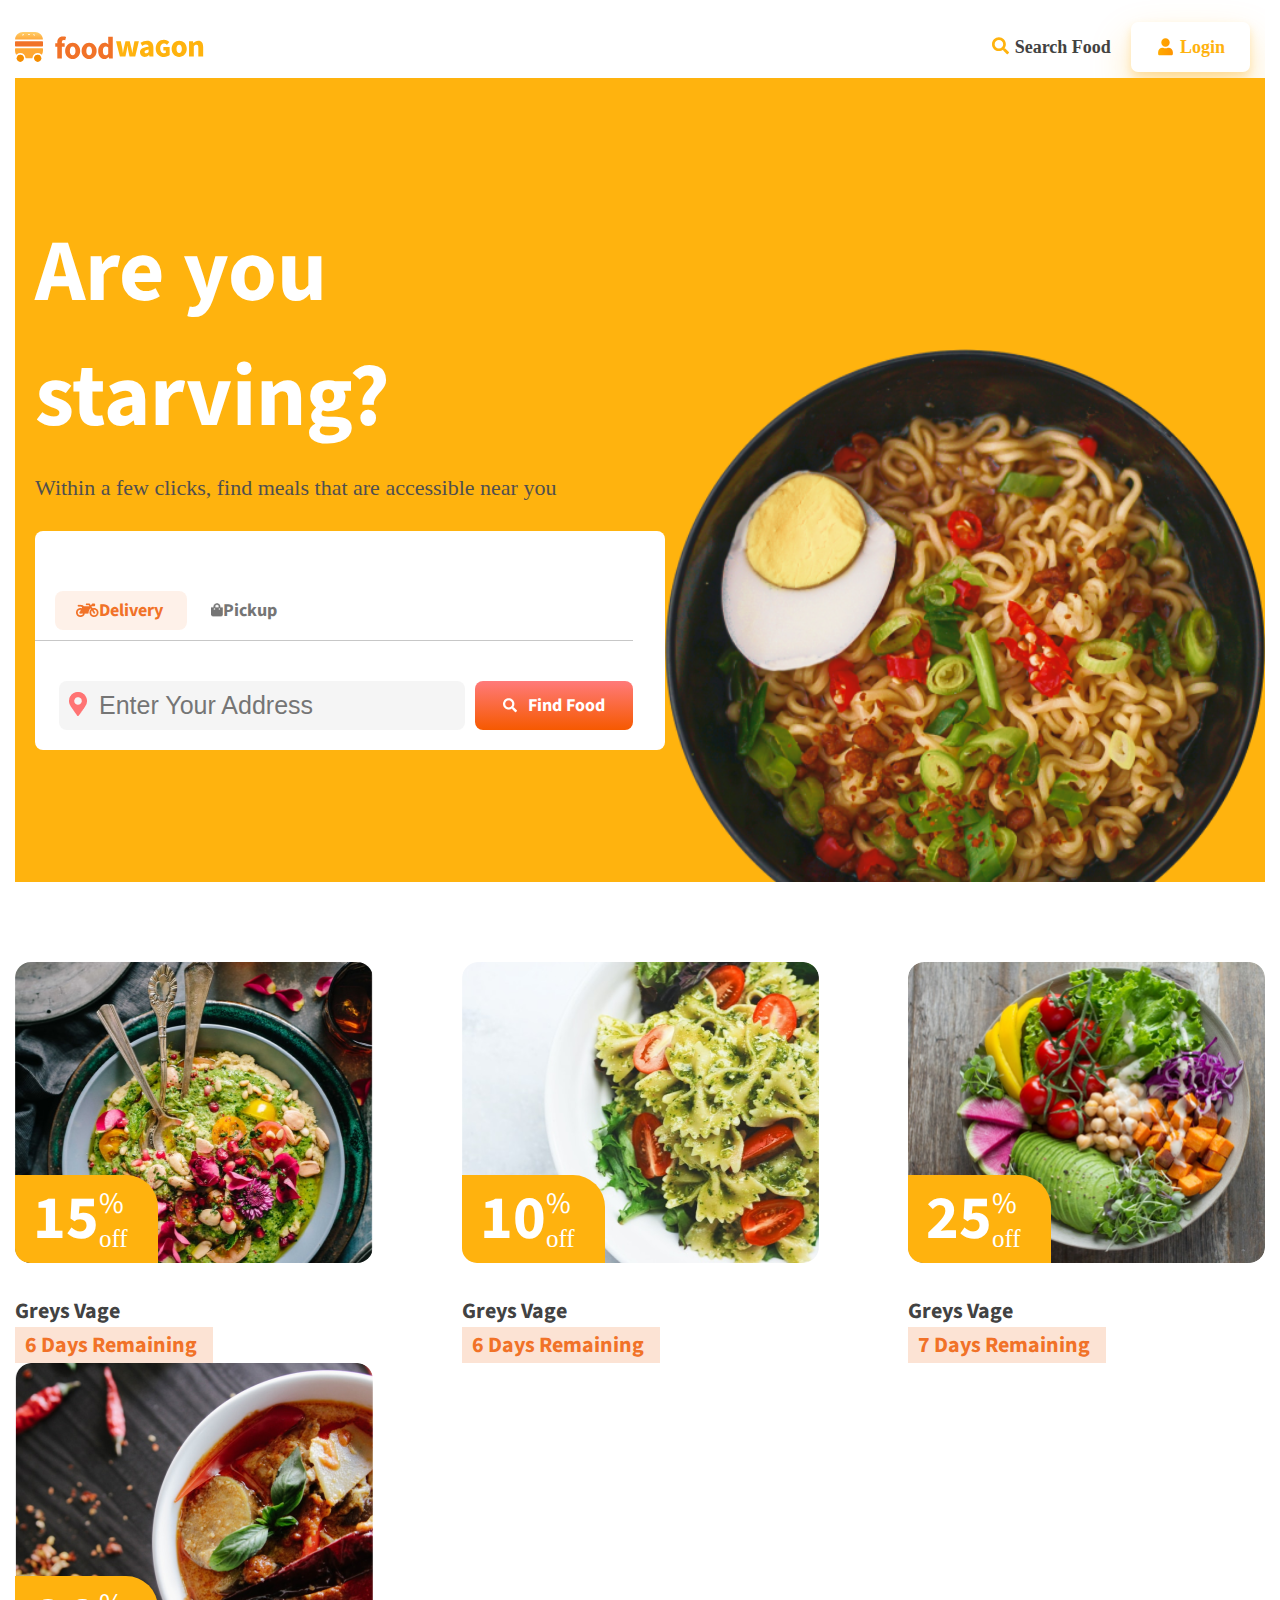
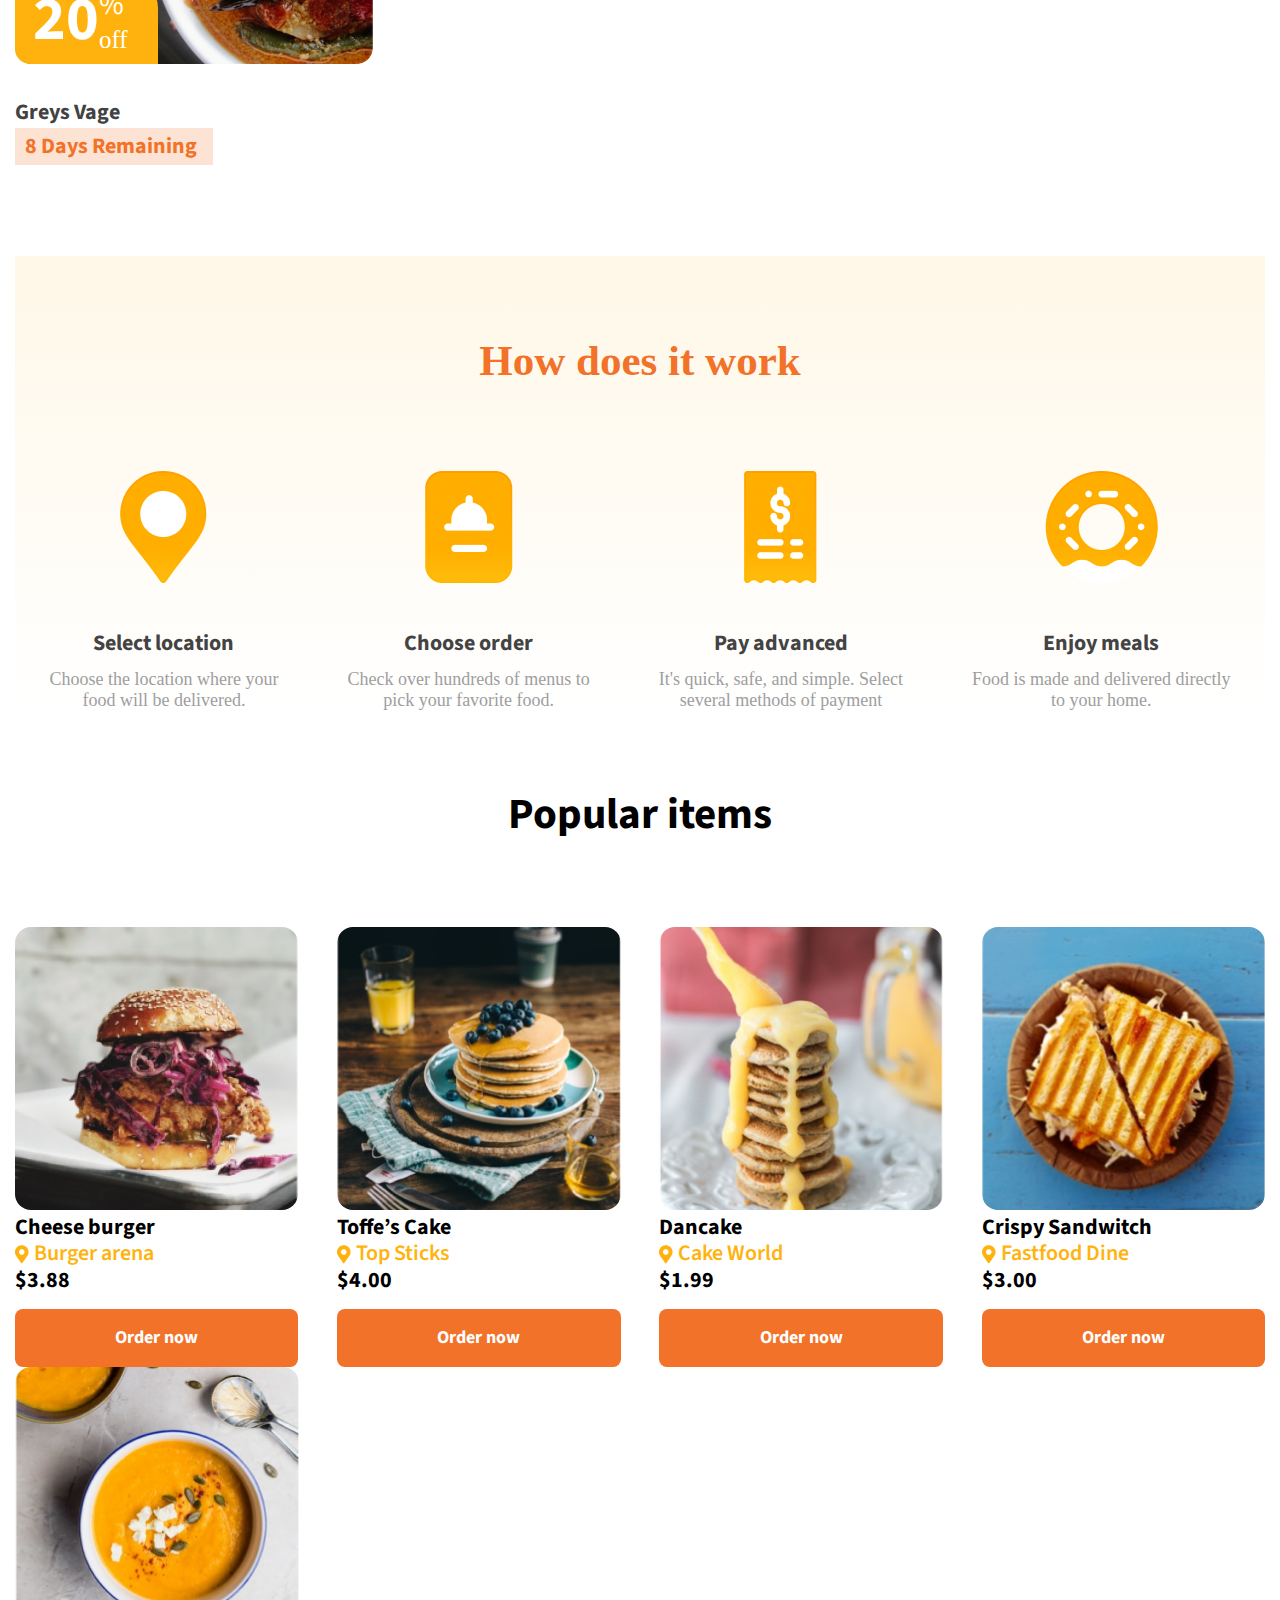
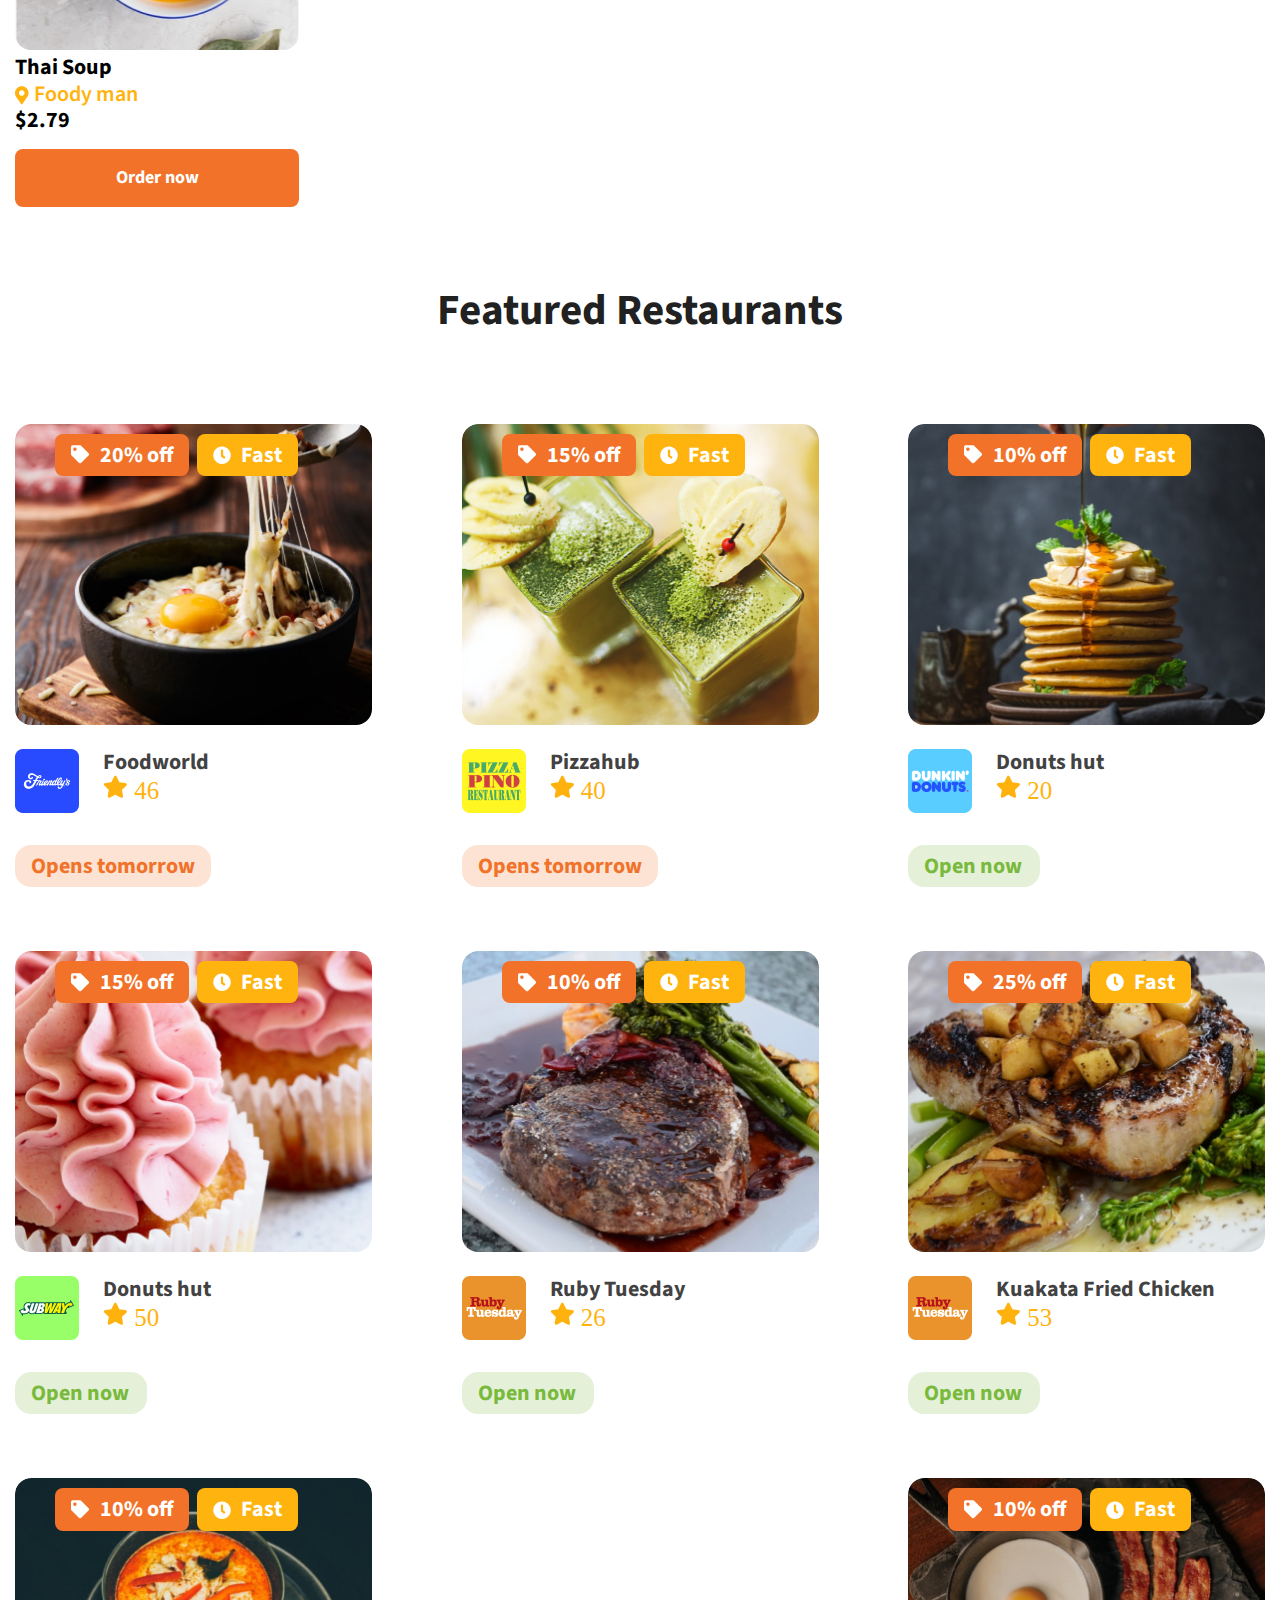
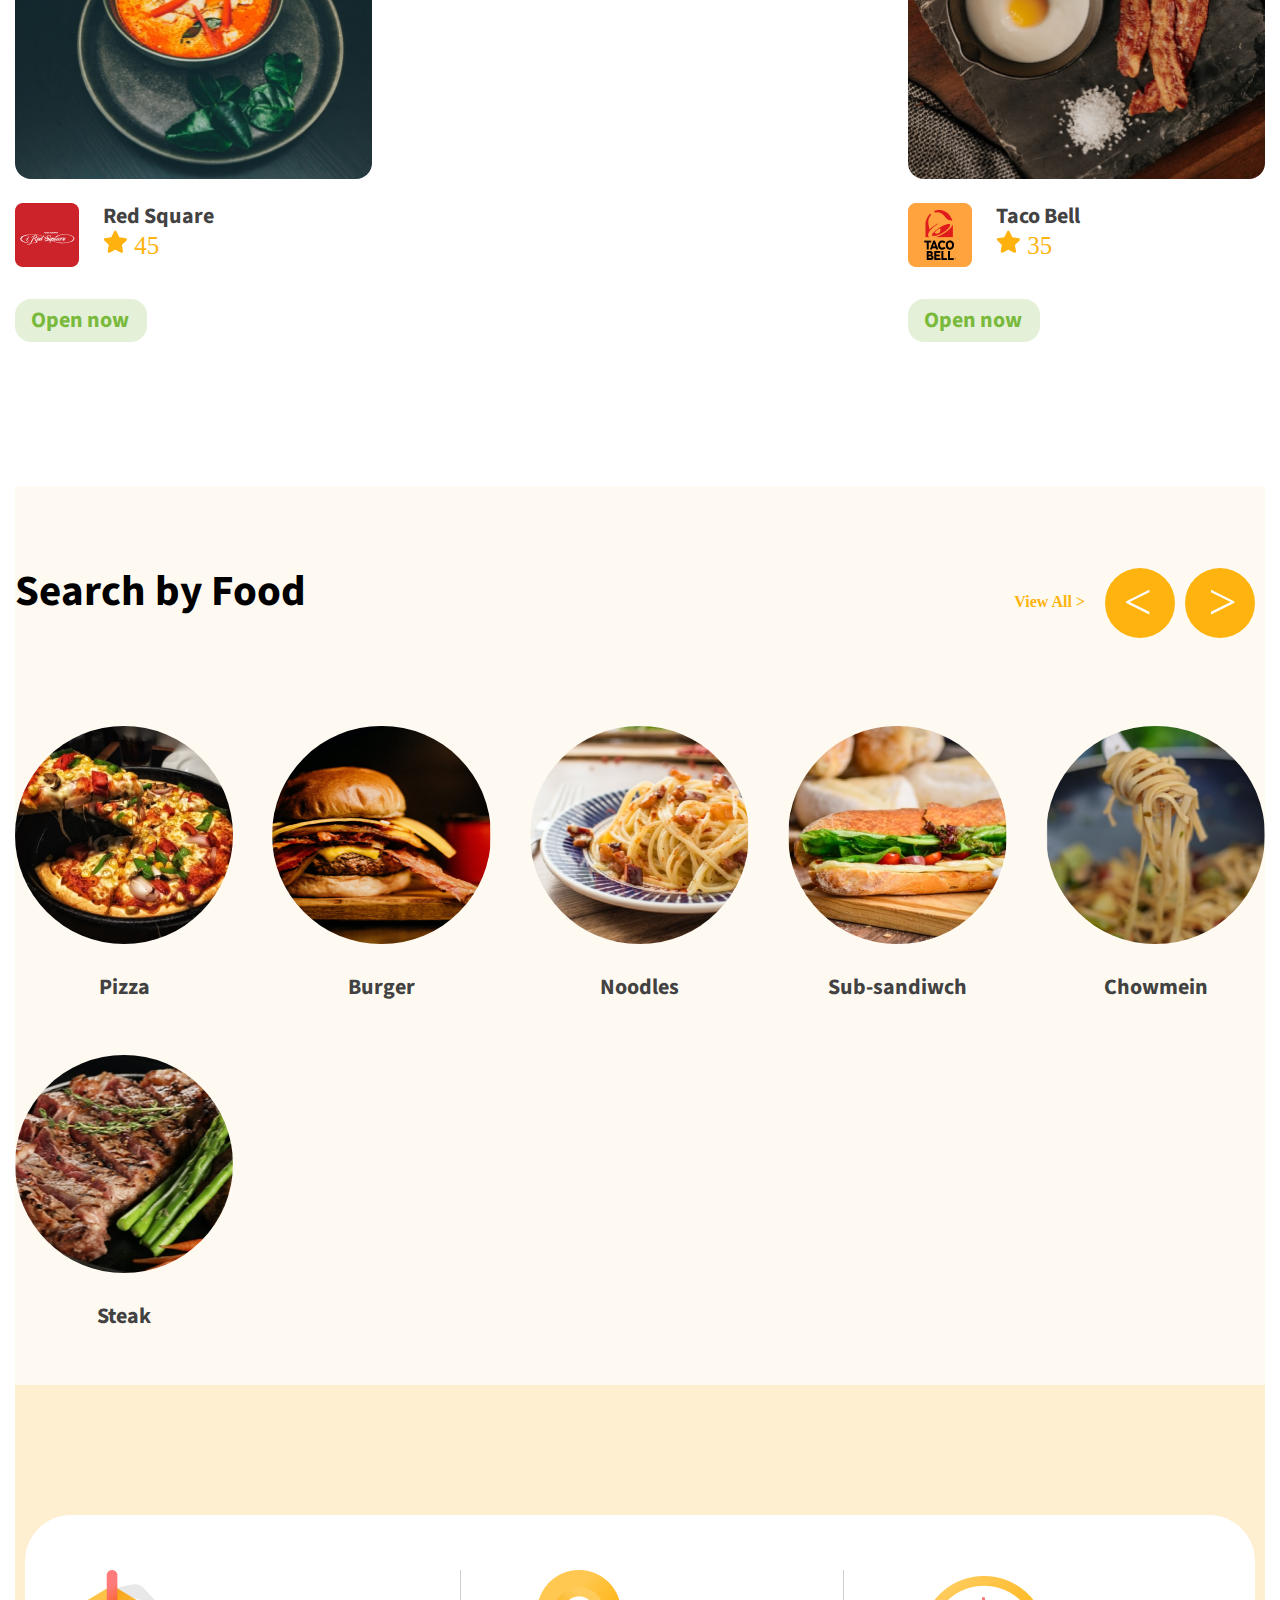
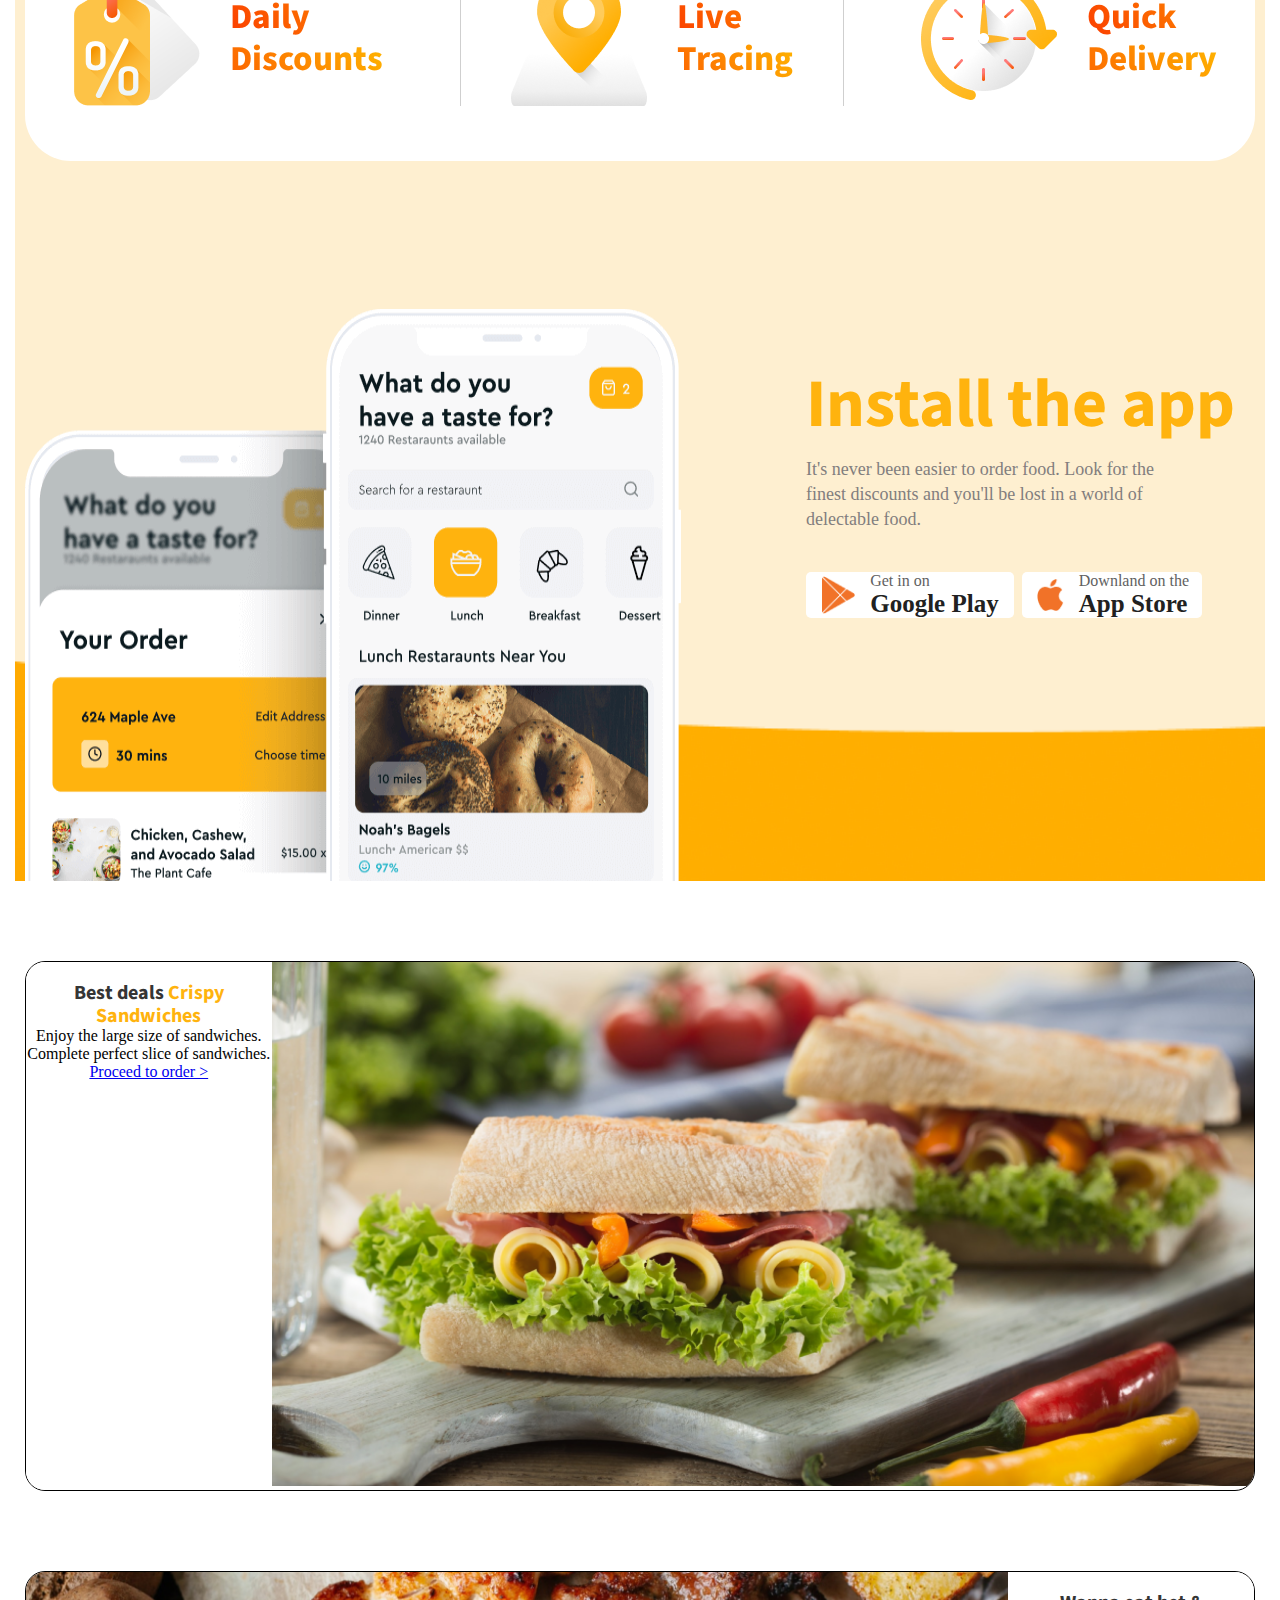
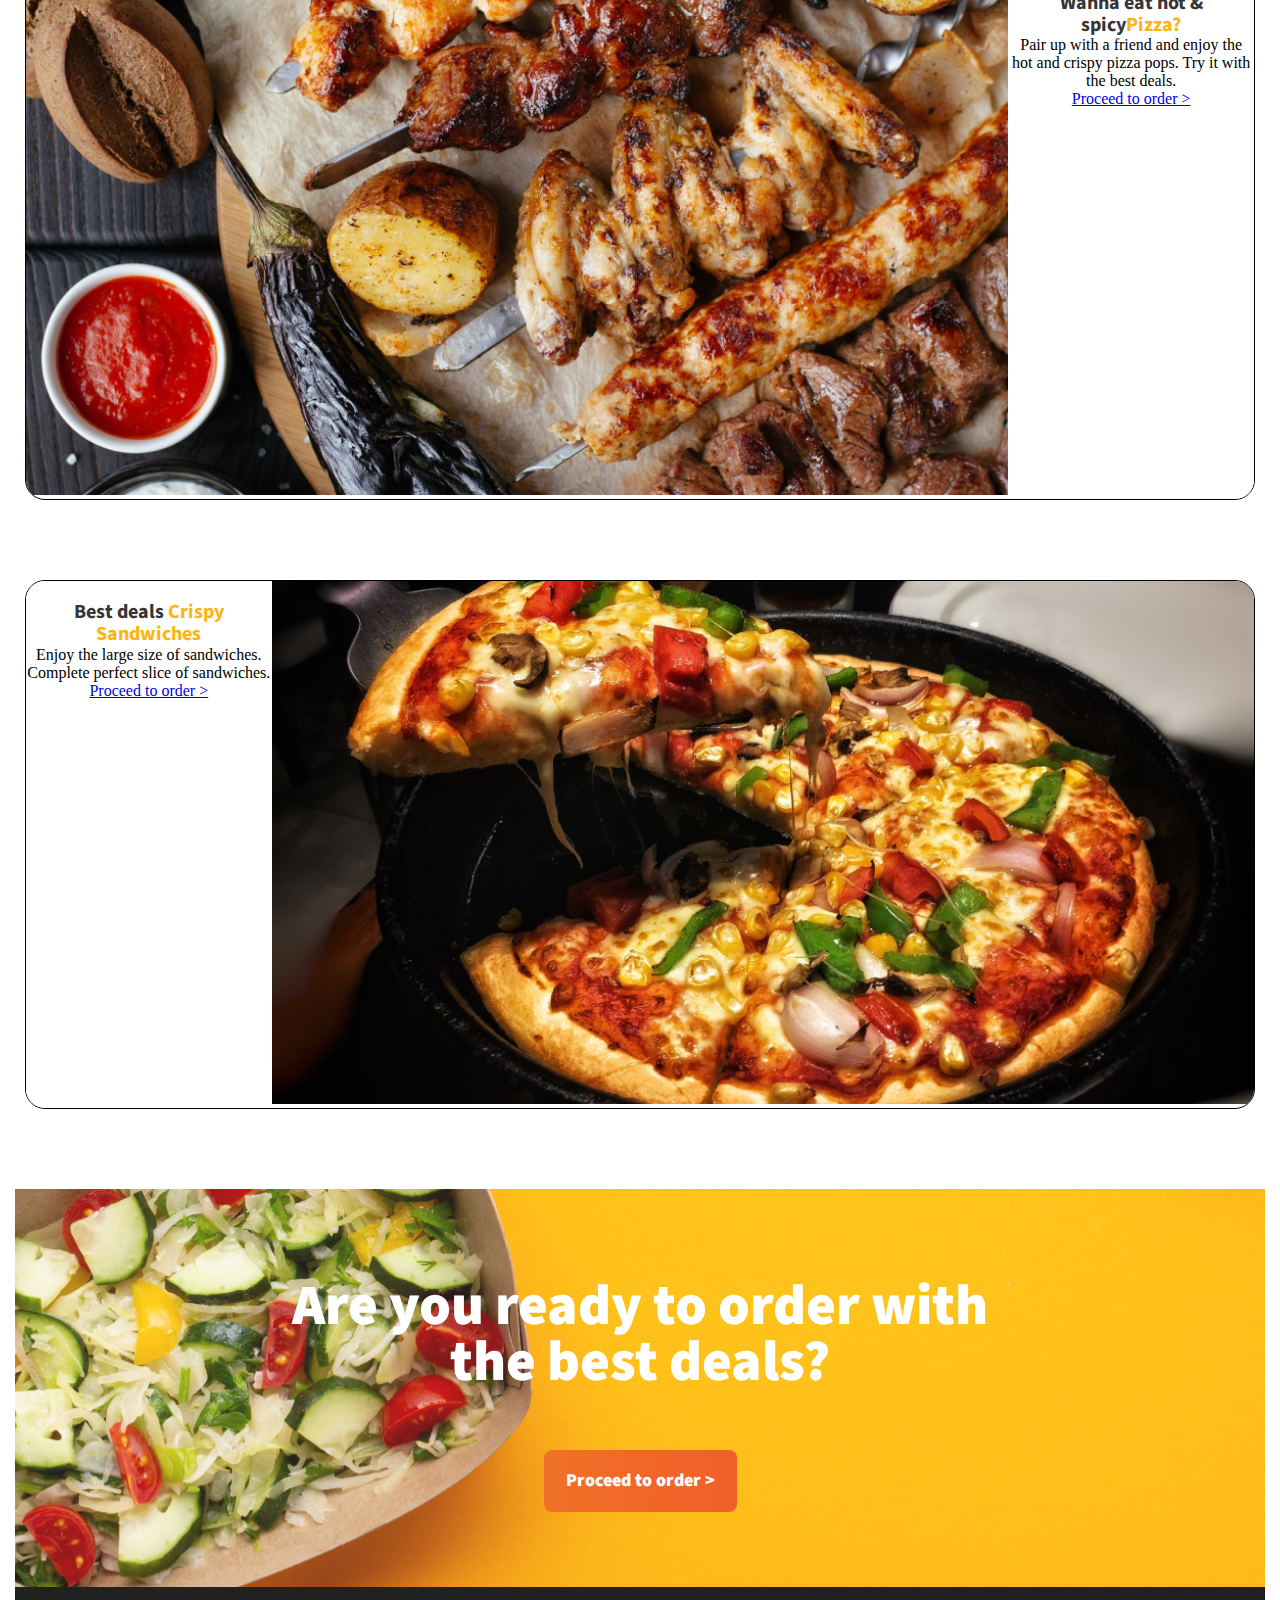
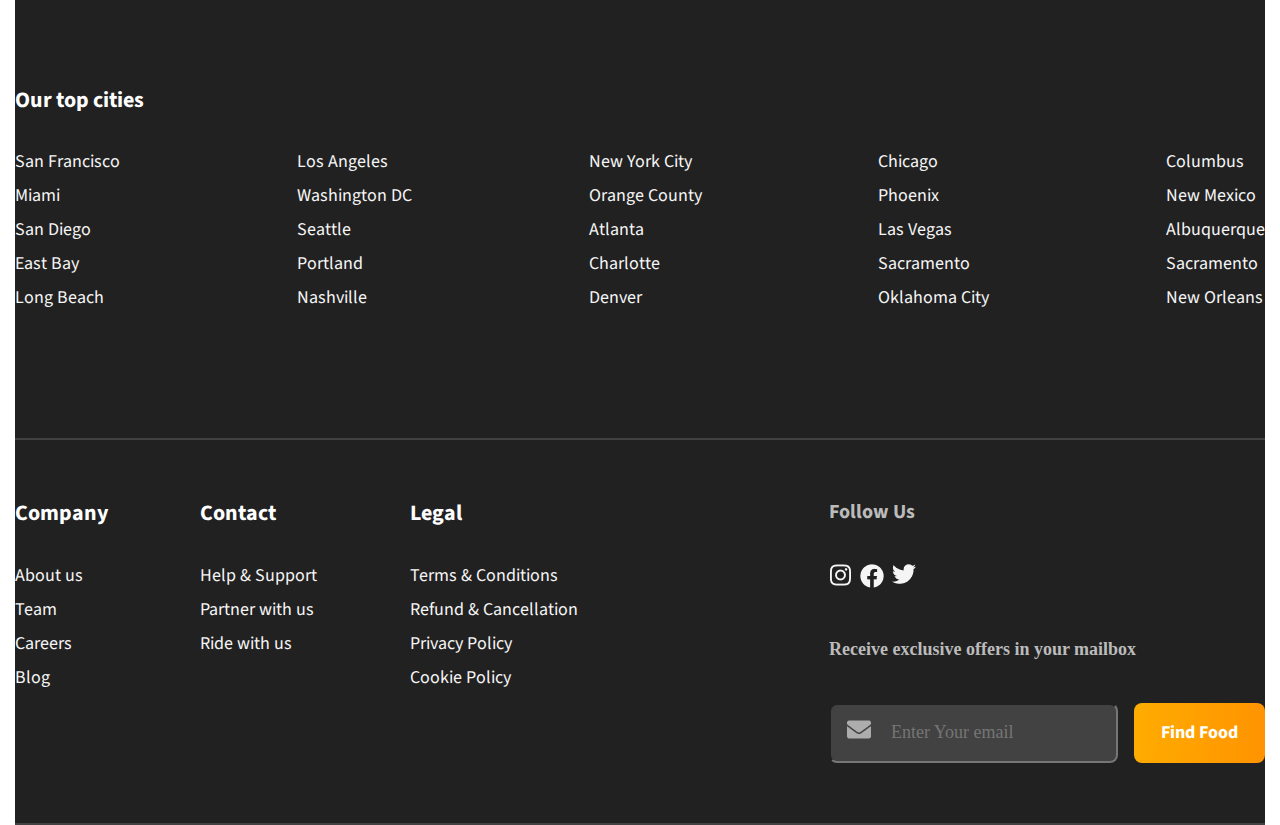
==== commit 4aaf89b3: "1" ====
--- a/index.html
+++ b/index.html
@@ -620,7 +620,7 @@
                         </div>
                         </div>
                         <!-- ---------------------------------- -->
-                        <!-- <div class="c">
+                         <div class="c">
                             <div class="b">
                                 <img src="img/news2.png" alt="" class="news_container_block1_img" >
                            </div>
@@ -635,8 +635,8 @@
                             
                             </div>
                    
-                         -------------------------------------------------------------- -->
-                        <!-- <div class="c">
+                      
+                        <div class="c">
                             <div class="a">
                                 
                                 <span class="newsSpan1"><span class="newsSpan2">Best deals</span> Crispy Sandwiches</span>
@@ -649,7 +649,7 @@
                             <div class="b">
                                  <img src="img/news3.png" alt="" class="news_container_block1_img" >
                             </div>
-                            </div>  -->
+                            </div> 
                    </div>
                     <!-- ----------------------------------------------------------------------------------------------------------------- -->
                     <div class="Are_you_ready">
--- a/style.css
+++ b/style.css
@@ -866,17 +866,17 @@
   flex-direction: column;
 }
 .c {
-  filter: drop-shadow(0px 14px 15px rgba(124, 124, 124, 0.06))
-    drop-shadow(0px 27px 82px rgba(124, 124, 124, 0.28));
+  /* filter: drop-shadow(0px 14px 15px rgba(124, 124, 124, 0.06))
+    drop-shadow(0px 27px 82px rgba(124, 124, 124, 0.28)); */
   display: flex;
   margin-top: 80px;
   border-radius: 20px;
   margin-left: 10px;
   margin-right: 10px;
   overflow: hidden;
-}
-._reverse {
-}
+  border: 1px black solid;
+}
+
 .a {
   width: 20%;
   background-color: white;
@@ -896,12 +896,12 @@
   font-size: 20px;
   line-height: 112%;
   color: #ffb30e;
-  padding-top: 60px;
+  /* padding-top: 60px; */
 }
 .newsSpan2 {
   color: #353535;
 }
-.newsSpan3 {
+/* .newsSpan3 {
   font-family: Open Sans;
   font-style: normal;
   font-weight: 600;
@@ -910,8 +910,8 @@
   color: rgba(97, 97, 97, 0.69);
   padding-top: 40px;
   margin-bottom: 100px;
-}
-.newsButton {
+} */
+/* .newsButton {
   text-decoration: none;
   margin-top: 20px;
   display: flex;
@@ -924,303 +924,26 @@
   align-self: center;
   justify-content: center;
   background: linear-gradient(92.84deg, #ffb800 -47.72%, #ff8a00 136.81%);
-}
-.newsButtonText {
+} */
+/* .newsButtonText {
   font-family: Source Sans Pro;
   font-style: normal;
   font-weight: 900;
   font-size: 18px;
   line-height: 100%;
   color: white;
-}
+} */
 .news_container_block1_img {
   width: 100%;
-  height: auto;
-}
-
-/* --------------------------------------------------------------------------------------------------------------------------------------------- */
-.Are_you_ready {
-  background: url(./img/are_you_ready_order_with.png);
-  margin-top: 80px;
-  padding-bottom: 75px;
-}
-.are_you_ready_container {
-  display: flex;
-  flex-direction: column;
-  align-items: center;
-  text-align: center;
-}
-.are_you_ready_text {
-  padding-top: 90px;
-  font-family: Source Sans Pro;
-  font-style: normal;
-  font-weight: 900;
-  font-size: 57px;
-  line-height: 97.5%;
-  color: white;
-}
-.are_you_ready_bottom {
-  display: flex;
-  margin-top: 60px;
-  padding-left: 22px;
-  padding-right: 22px;
-  padding-top: 22px;
-  padding-bottom: 22px;
-  background: linear-gradient(93.41deg, #f17228 -5.63%, #f15e28 100.8%);
-  align-items: center;
-  justify-content: center;
-  border-radius: 8px;
-  text-decoration: none;
-}
-.are_you_ready_bottom_text {
-  font-family: Source Sans Pro;
-  font-style: normal;
-  font-weight: 900;
-  font-size: 18px;
-  line-height: 100%;
-  color: white;
-}
-/* ---------------------------------------------------------------------------------------------------------------------------------- */
-.fotter {
-  background: #212121;
-}
-.fotter_container_block1 {
-  padding-top: 100px;
-  border-bottom: 2px solid #424242;
-}
-.fotter_container_block1_h3 {
-  font-family: Source Sans Pro;
-  font-style: normal;
-  font-weight: bold;
-  font-size: 22px;
-  line-height: 120%;
-  color: #ffffff;
-}
-.fotter_container_block1_cities {
-  padding-top: 40px;
-  display: flex;
-  justify-content: space-between;
-  padding-bottom: 115px;
-}
-li {
-  margin-bottom: 16px;
-  font-family: Source Sans Pro;
-  font-style: normal;
-  font-weight: normal;
-  font-size: 18px;
-  line-height: 100%;
-  color: #f5f5f5;
-}
-.city1_fl {
-  display: flex;
-  flex-direction: column;
-  list-style-type: none;
-  padding: 0;
-}
-.fotter_container_block2 {
-  display: flex;
-  justify-content: space-between;
-  padding-top: 60px;
-  padding-bottom: 60px;
-  border-bottom: 2px solid #424242;
-}
-.fotter_container_block2_text {
-  display: flex;
-  justify-content: space-between;
-  width: 45%;
-}
-.fotter_container_block2_text_h3 {
-  padding-bottom: 40px;
-  font-family: Source Sans Pro;
-  font-style: normal;
-  font-weight: bold;
-  font-size: 22px;
-  line-height: 120%;
-  color: white;
-}
-
-.fotter_container_block2_bottom {
-  display: flex;
-  flex-direction: column;
-}
-.fotter_container_block2_bottom_text-follow-us {
-  font-family: Source Sans Pro;
-  font-style: normal;
-  font-weight: bold;
-  font-size: 20px;
-  line-height: 120%;
-  color: #bbbbbb;
-}
-.fotter_container_block2_three_logo {
-  padding-top: 40px;
-  width: 20%;
-  display: flex;
-  justify-content: space-between;
-}
-.fotter_container_block2_span {
-  padding-top: 45px;
-  font-family: Open Sans;
-  font-style: normal;
-  font-weight: bold;
-  font-size: 18px;
-  line-height: 140%;
-  color: #bbbbbb;
-}
-.footter_form {
-  display: flex;
-  padding-top: 40px;
-  width: 100%;
-  height: 60px;
-}
-.footter_form_input {
-  padding-left: 60px;
-  background: url(img/envelope.png) no-repeat;
-  background-position: 16px 15px;
-  background-color: #424242;
-  border-radius: 8px;
-  font-family: Open Sans;
-  font-style: normal;
-  font-weight: normal;
-  font-size: 18px;
-  line-height: 140%;
-  color: #adadad;
-}
-.footter_form_button {
-  margin-left: 16px;
-  background: linear-gradient(92.84deg, #ffb800 -47.72%, #ff8a00 136.81%);
-  border-radius: 8px;
-  border: none;
-}
-.footter_form_span {
-  padding: 21px;
-  font-family: Source Sans Pro;
-  font-style: normal;
-  font-weight: bold;
-  font-size: 18px;
-  line-height: 100%;
-  color: #ffffff;
-}
-/* ------------------------------------------------------------------------------------------------------------------------------------------------------------- */
-/* ------------------------------------------------------------------------------------------------------------------------------------------------------------- */
-/* ------------------------------------------------------------------------------------------------------------------------------------------------------------- */
-/* ------------------------------------------------------------------------------------------------------------------------------------------------------------- */
-/* ------------------------------------------------------------------------------------------------------------------------------------------------------------- */
-/* ------------------------------------------------------------------------------------------------------------------------------------------------------------- */
-/* ------------------------------------------------------------------------------------------------------------------------------------------------------------- */
-/* ------------------------------------------------------------------------------------------------------------------------------------------------------------- */
-/* ------------------------------------------------------------------------------------------------------------------------------------------------------------- */
-/* ------------------------------------------------------------------------------------------------------------------------------------------------------------- */
-@media (max-width: 1240px) {
-  .form {
-    padding: 0;
-    margin: 0 1px;
-  }
-  .starving__container {
-    flex-direction: column-reverse;
-    align-self: center;
-  }
-  .image_base_starving {
-    align-self: center;
-  }
-  .starving__container_ask {
-    padding-top: 30px;
-    align-self: center;
-    padding-left: 0;
-  }
-  .starving__container_ask_h1 {
-    text-align: center;
-  }
-  .starving__container_ask_h3 {
-    text-align: center;
-  }
-  .form_two_button {
-    justify-content: center;
-    padding-left: 0;
-  }
-}
-
-/* ------------------------------------------------------------------------------------------------------------------------------------------------------------- */
-/* ------------------------------------------------------------------------------------------------------------------------------------------------------------- */
-/* ------------------------------------------------------------------------------------------------------------------------------------------------------------- */
-/* ------------------------------------------------------------------------------------------------------------------------------------------------------------- */
-/* ------------------------------------------------------------------------------------------------------------------------------------------------------------- */
-/* ------------------------------------------------------------------------------------------------------------------------------------------------------------- */
-/* ------------------------------------------------------------------------------------------------------------------------------------------------------------- */
-/* ------------------------------------------------------------------------------------------------------------------------------------------------------------- */
-/* ------------------------------------------------------------------------------------------------------------------------------------------------------------- */
-/* ------------------------------------------------------------------------------------------------------------------------------------------------------------- */
-@media (max-width: 1050px) {
-  .buttom_form {
-    flex-direction: column;
-    width: 100%;
-  }
-  .button1 {
-    width: 100%;
-    justify-content: center;
-    font-size: small;
-  }
-  .input1 {
-    width: 100%;
-    background: none;
-    padding-left: 0;
-    background-color: #f5f5f5;
-    text-align: center;
-    margin-left: 0;
-  }
-  .starving__container_ask_h1 {
-    font-size: 60px;
-  }
-  .button1 {
-    margin: 0;
-  }
-}
-/* ------------------------------------------------------------------------------------------------------------------------------------------------------------- */
-/* ------------------------------------------------------------------------------------------------------------------------------------------------------------- */
-/* ------------------------------------------------------------------------------------------------------------------------------------------------------------- */
-/* ------------------------------------------------------------------------------------------------------------------------------------------------------------- */
-/* ------------------------------------------------------------------------------------------------------------------------------------------------------------- */
-/* ------------------------------------------------------------------------------------------------------------------------------------------------------------- */
-/* ------------------------------------------------------------------------------------------------------------------------------------------------------------- */
-/* ------------------------------------------------------------------------------------------------------------------------------------------------------------- */
-/* ------------------------------------------------------------------------------------------------------------------------------------------------------------- */
-/* ------------------------------------------------------------------------------------------------------------------------------------------------------------- */
+  /* height: auto; */
+}
 @media (max-width: 1024px) {
-  /* -----------------------------------------------HEADER---------------------------------------------------------------------------------------- */
-  .header__conteiner {
-    justify-content: center;
-    flex-direction: column;
-  }
-  .header__logo {
-    padding-left: 120px;
-  }
-  .header__nav {
-    padding-bottom: 20px;
-  }
-  /* ------------------------------------------------INSTAL THE APP--------------------------------------------------------------------------- */
-  ._border-install_the_app_daily_block2 {
-    border: none;
-    padding: 0;
-    margin-right: 40px;
-  }
-  .install_the_app_phone {
-    flex-direction: column;
-  }
-  .install_the_app_text {
-    align-items: center;
-    padding-top: 20px;
-    padding-bottom: 20px;
-  }
-  .twophone {
-    display: none;
-  }
-  /* ---------------------------------------------------------NEWS_CONTAINER------------------------------------------------------------------------------------ */
-
   .c {
     display: flex;
     flex-direction: column-reverse;
     border-radius: 20px;
-    margin-left: 10px;
-    margin-right: 10px;
+    /* margin-left: 10px;
+    margin-right: 10px; */
     overflow: hidden;
   }
   .a {
@@ -1235,7 +958,7 @@
   .b {
     width: 100%;
   }
-  .newsSpan1 {
+  /* .newsSpan1 {
     color: #ffb30e;
     font-family: Source Sans Pro;
     font-style: normal;
@@ -1244,12 +967,12 @@
     line-height: 112%;
     color: #ffb30e;
     margin: 0;
-  }
-  .newsSpan2 {
+  } */
+  /* .newsSpan2 {
     margin: 0;
     color: #353535;
-  }
-  .newsSpan3 {
+  } */
+  /* .newsSpan3 {
     font-family: Open Sans;
     font-style: normal;
     font-weight: 600;
@@ -1258,8 +981,8 @@
     color: rgba(97, 97, 97, 0.69);
 
     margin-bottom: 40px;
-  }
-  .newsButton {
+  } */
+  /* .newsButton {
     text-decoration: none;
     margin-top: 20px;
     margin-bottom: 20px;
@@ -1271,15 +994,293 @@
     align-self: center;
     justify-content: center;
     background: linear-gradient(92.84deg, #ffb800 -47.72%, #ff8a00 136.81%);
-  }
-  .newsButtonText {
+  } */
+  /* .newsButtonText {
     font-family: Source Sans Pro;
     font-style: normal;
     font-weight: 900;
     font-size: 18px;
     line-height: 100%;
     color: white;
-  }
+  } */
+}
+/* --------------------------------------------------------------------------------------------------------------------------------------------- */
+.Are_you_ready {
+  background: url(./img/are_you_ready_order_with.png);
+  margin-top: 80px;
+  padding-bottom: 75px;
+}
+.are_you_ready_container {
+  display: flex;
+  flex-direction: column;
+  align-items: center;
+  text-align: center;
+}
+.are_you_ready_text {
+  padding-top: 90px;
+  font-family: Source Sans Pro;
+  font-style: normal;
+  font-weight: 900;
+  font-size: 57px;
+  line-height: 97.5%;
+  color: white;
+}
+.are_you_ready_bottom {
+  display: flex;
+  margin-top: 60px;
+  padding-left: 22px;
+  padding-right: 22px;
+  padding-top: 22px;
+  padding-bottom: 22px;
+  background: linear-gradient(93.41deg, #f17228 -5.63%, #f15e28 100.8%);
+  align-items: center;
+  justify-content: center;
+  border-radius: 8px;
+  text-decoration: none;
+}
+.are_you_ready_bottom_text {
+  font-family: Source Sans Pro;
+  font-style: normal;
+  font-weight: 900;
+  font-size: 18px;
+  line-height: 100%;
+  color: white;
+}
+/* ---------------------------------------------------------------------------------------------------------------------------------- */
+.fotter {
+  background: #212121;
+}
+.fotter_container_block1 {
+  padding-top: 100px;
+  border-bottom: 2px solid #424242;
+}
+.fotter_container_block1_h3 {
+  font-family: Source Sans Pro;
+  font-style: normal;
+  font-weight: bold;
+  font-size: 22px;
+  line-height: 120%;
+  color: #ffffff;
+}
+.fotter_container_block1_cities {
+  padding-top: 40px;
+  display: flex;
+  justify-content: space-between;
+  padding-bottom: 115px;
+}
+li {
+  margin-bottom: 16px;
+  font-family: Source Sans Pro;
+  font-style: normal;
+  font-weight: normal;
+  font-size: 18px;
+  line-height: 100%;
+  color: #f5f5f5;
+}
+.city1_fl {
+  display: flex;
+  flex-direction: column;
+  list-style-type: none;
+  padding: 0;
+}
+.fotter_container_block2 {
+  display: flex;
+  justify-content: space-between;
+  padding-top: 60px;
+  padding-bottom: 60px;
+  border-bottom: 2px solid #424242;
+}
+.fotter_container_block2_text {
+  display: flex;
+  justify-content: space-between;
+  width: 45%;
+}
+.fotter_container_block2_text_h3 {
+  padding-bottom: 40px;
+  font-family: Source Sans Pro;
+  font-style: normal;
+  font-weight: bold;
+  font-size: 22px;
+  line-height: 120%;
+  color: white;
+}
+
+.fotter_container_block2_bottom {
+  display: flex;
+  flex-direction: column;
+}
+.fotter_container_block2_bottom_text-follow-us {
+  font-family: Source Sans Pro;
+  font-style: normal;
+  font-weight: bold;
+  font-size: 20px;
+  line-height: 120%;
+  color: #bbbbbb;
+}
+.fotter_container_block2_three_logo {
+  padding-top: 40px;
+  width: 20%;
+  display: flex;
+  justify-content: space-between;
+}
+.fotter_container_block2_span {
+  padding-top: 45px;
+  font-family: Open Sans;
+  font-style: normal;
+  font-weight: bold;
+  font-size: 18px;
+  line-height: 140%;
+  color: #bbbbbb;
+}
+.footter_form {
+  display: flex;
+  padding-top: 40px;
+  width: 100%;
+  height: 60px;
+}
+.footter_form_input {
+  padding-left: 60px;
+  background: url(img/envelope.png) no-repeat;
+  background-position: 16px 15px;
+  background-color: #424242;
+  border-radius: 8px;
+  font-family: Open Sans;
+  font-style: normal;
+  font-weight: normal;
+  font-size: 18px;
+  line-height: 140%;
+  color: #adadad;
+}
+.footter_form_button {
+  margin-left: 16px;
+  background: linear-gradient(92.84deg, #ffb800 -47.72%, #ff8a00 136.81%);
+  border-radius: 8px;
+  border: none;
+}
+.footter_form_span {
+  padding: 21px;
+  font-family: Source Sans Pro;
+  font-style: normal;
+  font-weight: bold;
+  font-size: 18px;
+  line-height: 100%;
+  color: #ffffff;
+}
+/* ------------------------------------------------------------------------------------------------------------------------------------------------------------- */
+/* ------------------------------------------------------------------------------------------------------------------------------------------------------------- */
+/* ------------------------------------------------------------------------------------------------------------------------------------------------------------- */
+/* ------------------------------------------------------------------------------------------------------------------------------------------------------------- */
+/* ------------------------------------------------------------------------------------------------------------------------------------------------------------- */
+/* ------------------------------------------------------------------------------------------------------------------------------------------------------------- */
+/* ------------------------------------------------------------------------------------------------------------------------------------------------------------- */
+/* ------------------------------------------------------------------------------------------------------------------------------------------------------------- */
+/* ------------------------------------------------------------------------------------------------------------------------------------------------------------- */
+/* ------------------------------------------------------------------------------------------------------------------------------------------------------------- */
+@media (max-width: 1240px) {
+  .form {
+    padding: 0;
+    margin: 0 1px;
+  }
+  .starving__container {
+    flex-direction: column-reverse;
+    align-self: center;
+  }
+  .image_base_starving {
+    align-self: center;
+  }
+  .starving__container_ask {
+    padding-top: 30px;
+    align-self: center;
+    padding-left: 0;
+  }
+  .starving__container_ask_h1 {
+    text-align: center;
+  }
+  .starving__container_ask_h3 {
+    text-align: center;
+  }
+  .form_two_button {
+    justify-content: center;
+    padding-left: 0;
+  }
+}
+
+/* ------------------------------------------------------------------------------------------------------------------------------------------------------------- */
+/* ------------------------------------------------------------------------------------------------------------------------------------------------------------- */
+/* ------------------------------------------------------------------------------------------------------------------------------------------------------------- */
+/* ------------------------------------------------------------------------------------------------------------------------------------------------------------- */
+/* ------------------------------------------------------------------------------------------------------------------------------------------------------------- */
+/* ------------------------------------------------------------------------------------------------------------------------------------------------------------- */
+/* ------------------------------------------------------------------------------------------------------------------------------------------------------------- */
+/* ------------------------------------------------------------------------------------------------------------------------------------------------------------- */
+/* ------------------------------------------------------------------------------------------------------------------------------------------------------------- */
+/* ------------------------------------------------------------------------------------------------------------------------------------------------------------- */
+@media (max-width: 1050px) {
+  .buttom_form {
+    flex-direction: column;
+    width: 100%;
+  }
+  .button1 {
+    width: 100%;
+    justify-content: center;
+    font-size: small;
+  }
+  .input1 {
+    width: 100%;
+    background: none;
+    padding-left: 0;
+    background-color: #f5f5f5;
+    text-align: center;
+    margin-left: 0;
+  }
+  .starving__container_ask_h1 {
+    font-size: 60px;
+  }
+  .button1 {
+    margin: 0;
+  }
+}
+/* ------------------------------------------------------------------------------------------------------------------------------------------------------------- */
+/* ------------------------------------------------------------------------------------------------------------------------------------------------------------- */
+/* ------------------------------------------------------------------------------------------------------------------------------------------------------------- */
+/* ------------------------------------------------------------------------------------------------------------------------------------------------------------- */
+/* ------------------------------------------------------------------------------------------------------------------------------------------------------------- */
+/* ------------------------------------------------------------------------------------------------------------------------------------------------------------- */
+/* ------------------------------------------------------------------------------------------------------------------------------------------------------------- */
+/* ------------------------------------------------------------------------------------------------------------------------------------------------------------- */
+/* ------------------------------------------------------------------------------------------------------------------------------------------------------------- */
+/* ------------------------------------------------------------------------------------------------------------------------------------------------------------- */
+@media (max-width: 1024px) {
+  /* -----------------------------------------------HEADER---------------------------------------------------------------------------------------- */
+  .header__conteiner {
+    justify-content: center;
+    flex-direction: column;
+  }
+  .header__logo {
+    padding-left: 120px;
+  }
+  .header__nav {
+    padding-bottom: 20px;
+  }
+  /* ------------------------------------------------INSTAL THE APP--------------------------------------------------------------------------- */
+  ._border-install_the_app_daily_block2 {
+    border: none;
+    padding: 0;
+    margin-right: 40px;
+  }
+  .install_the_app_phone {
+    flex-direction: column;
+  }
+  .install_the_app_text {
+    align-items: center;
+    padding-top: 20px;
+    padding-bottom: 20px;
+  }
+  .twophone {
+    display: none;
+  }
+  /* ---------------------------------------------------------NEWS_CONTAINER------------------------------------------------------------------------------------ */
+
   /* ---------------------------------------------------------ARE_YOU_READY------------------------------------------------------------------------------------ */
 
   .Are_you_ready {
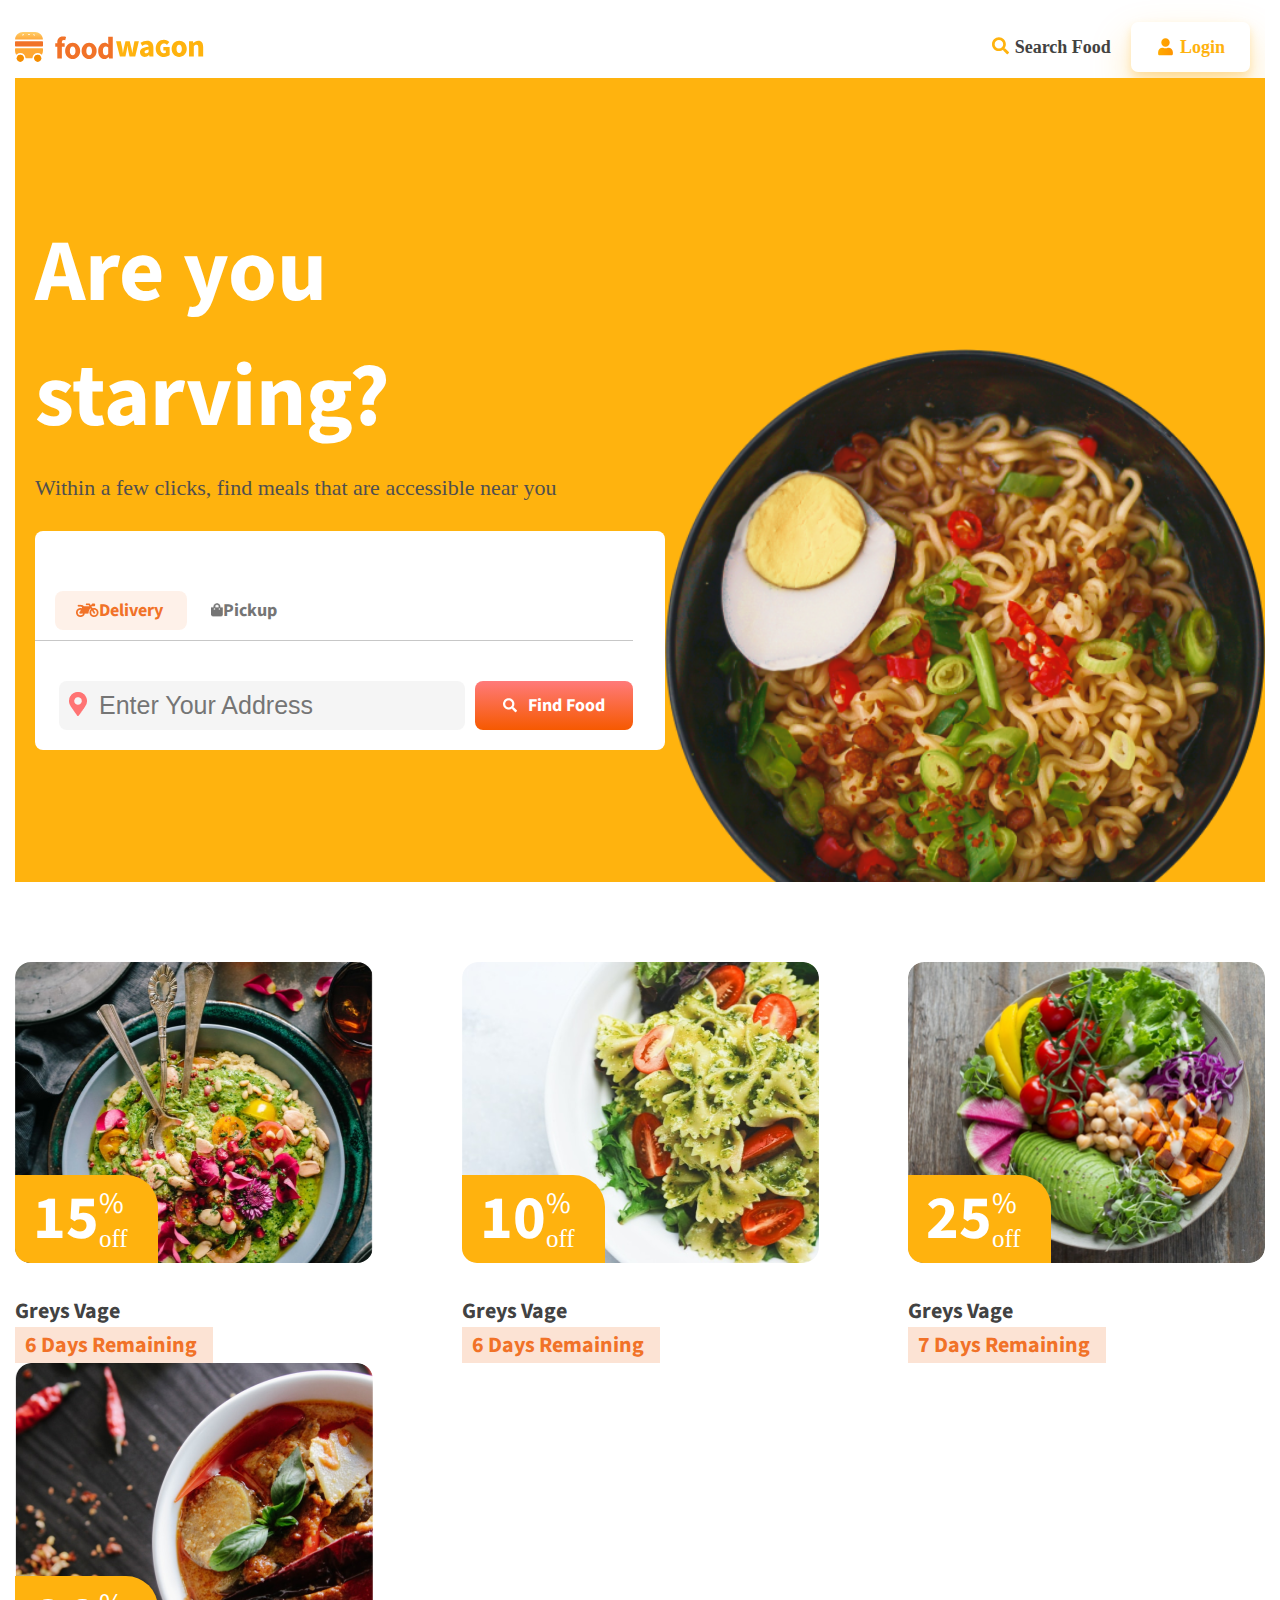
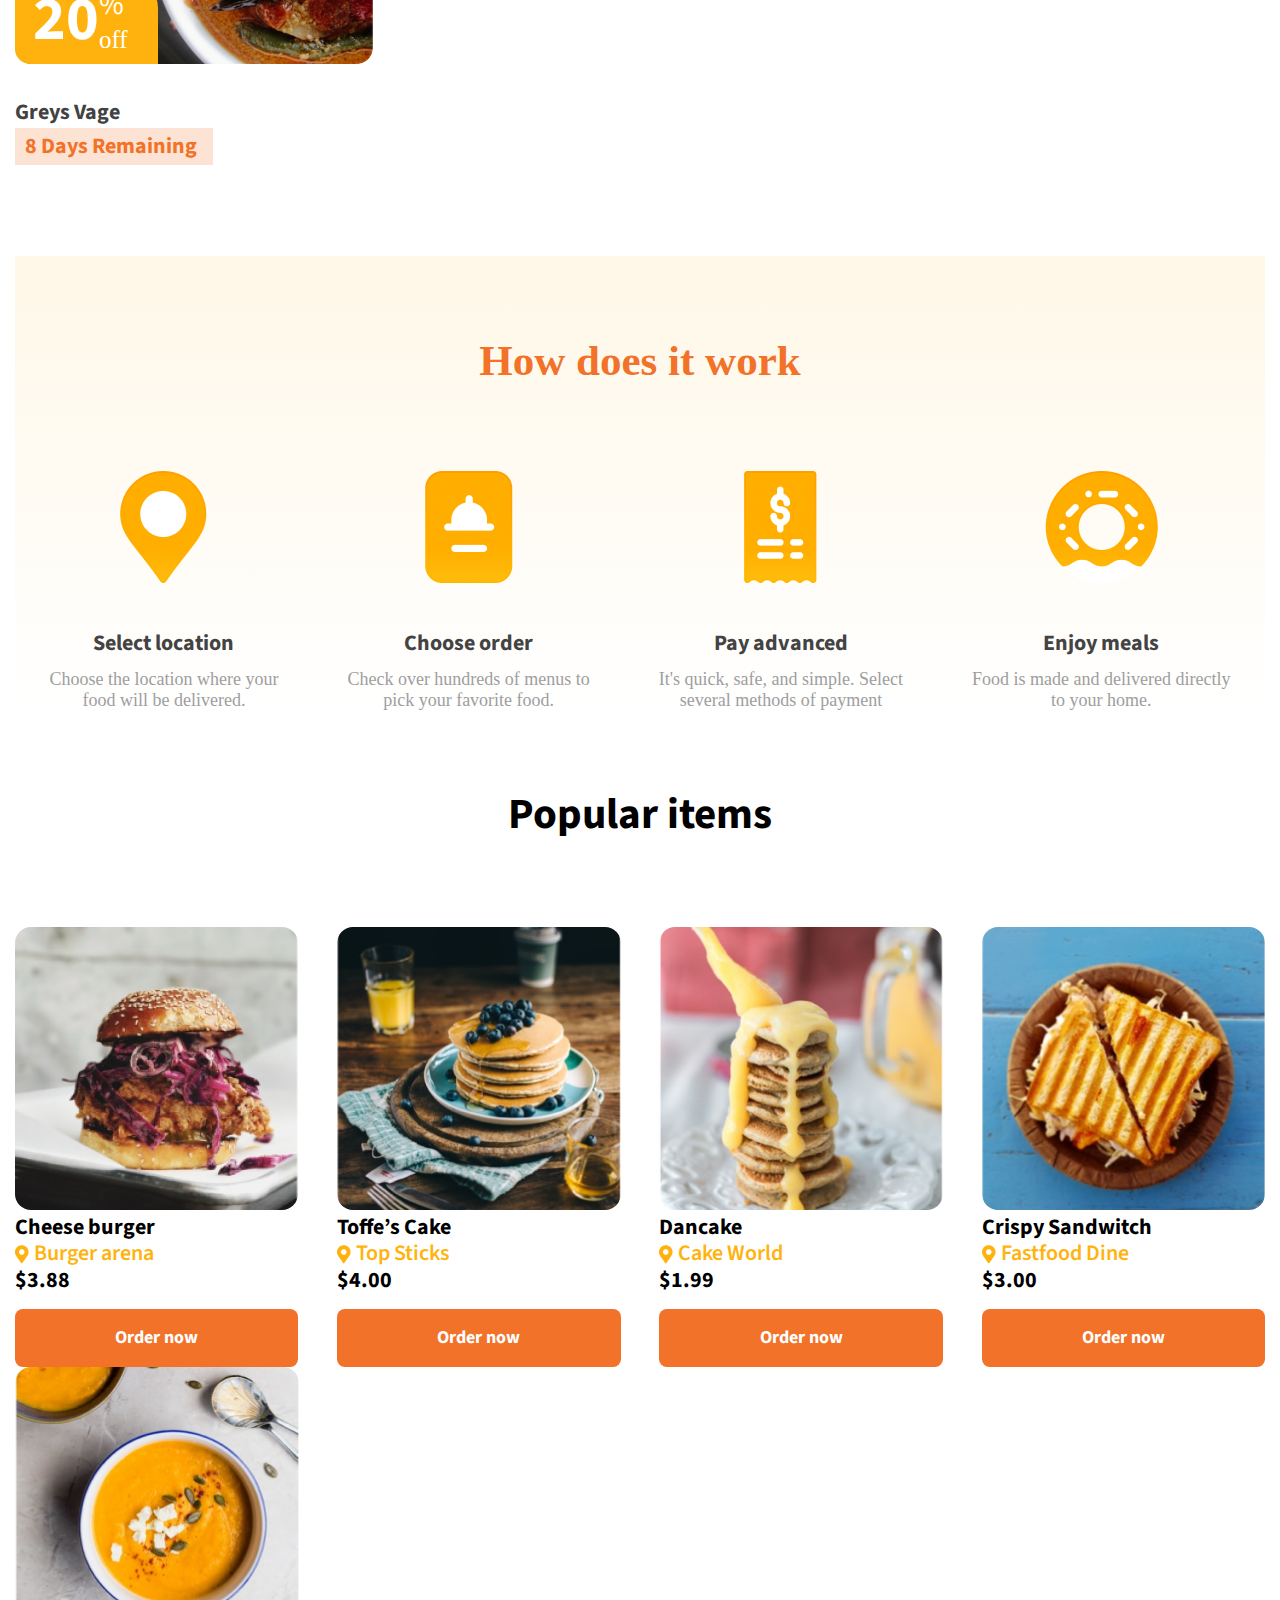
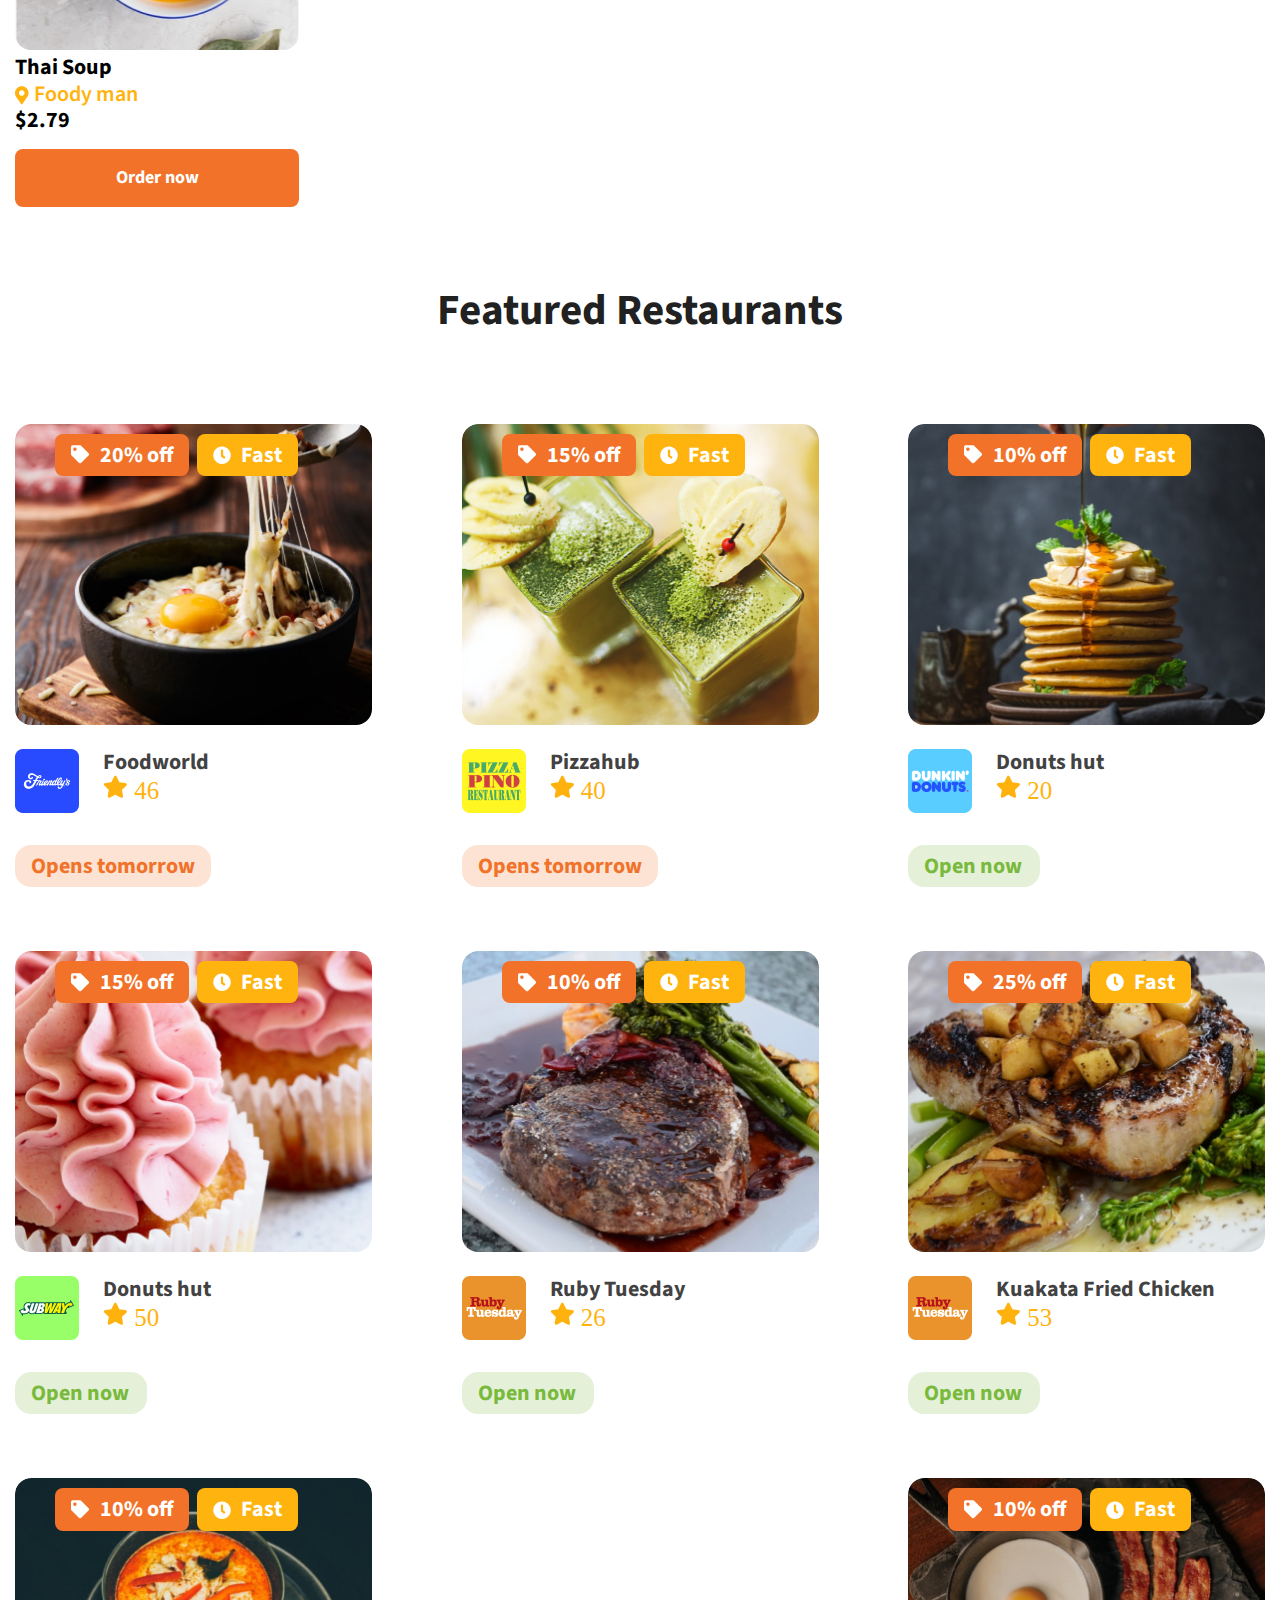
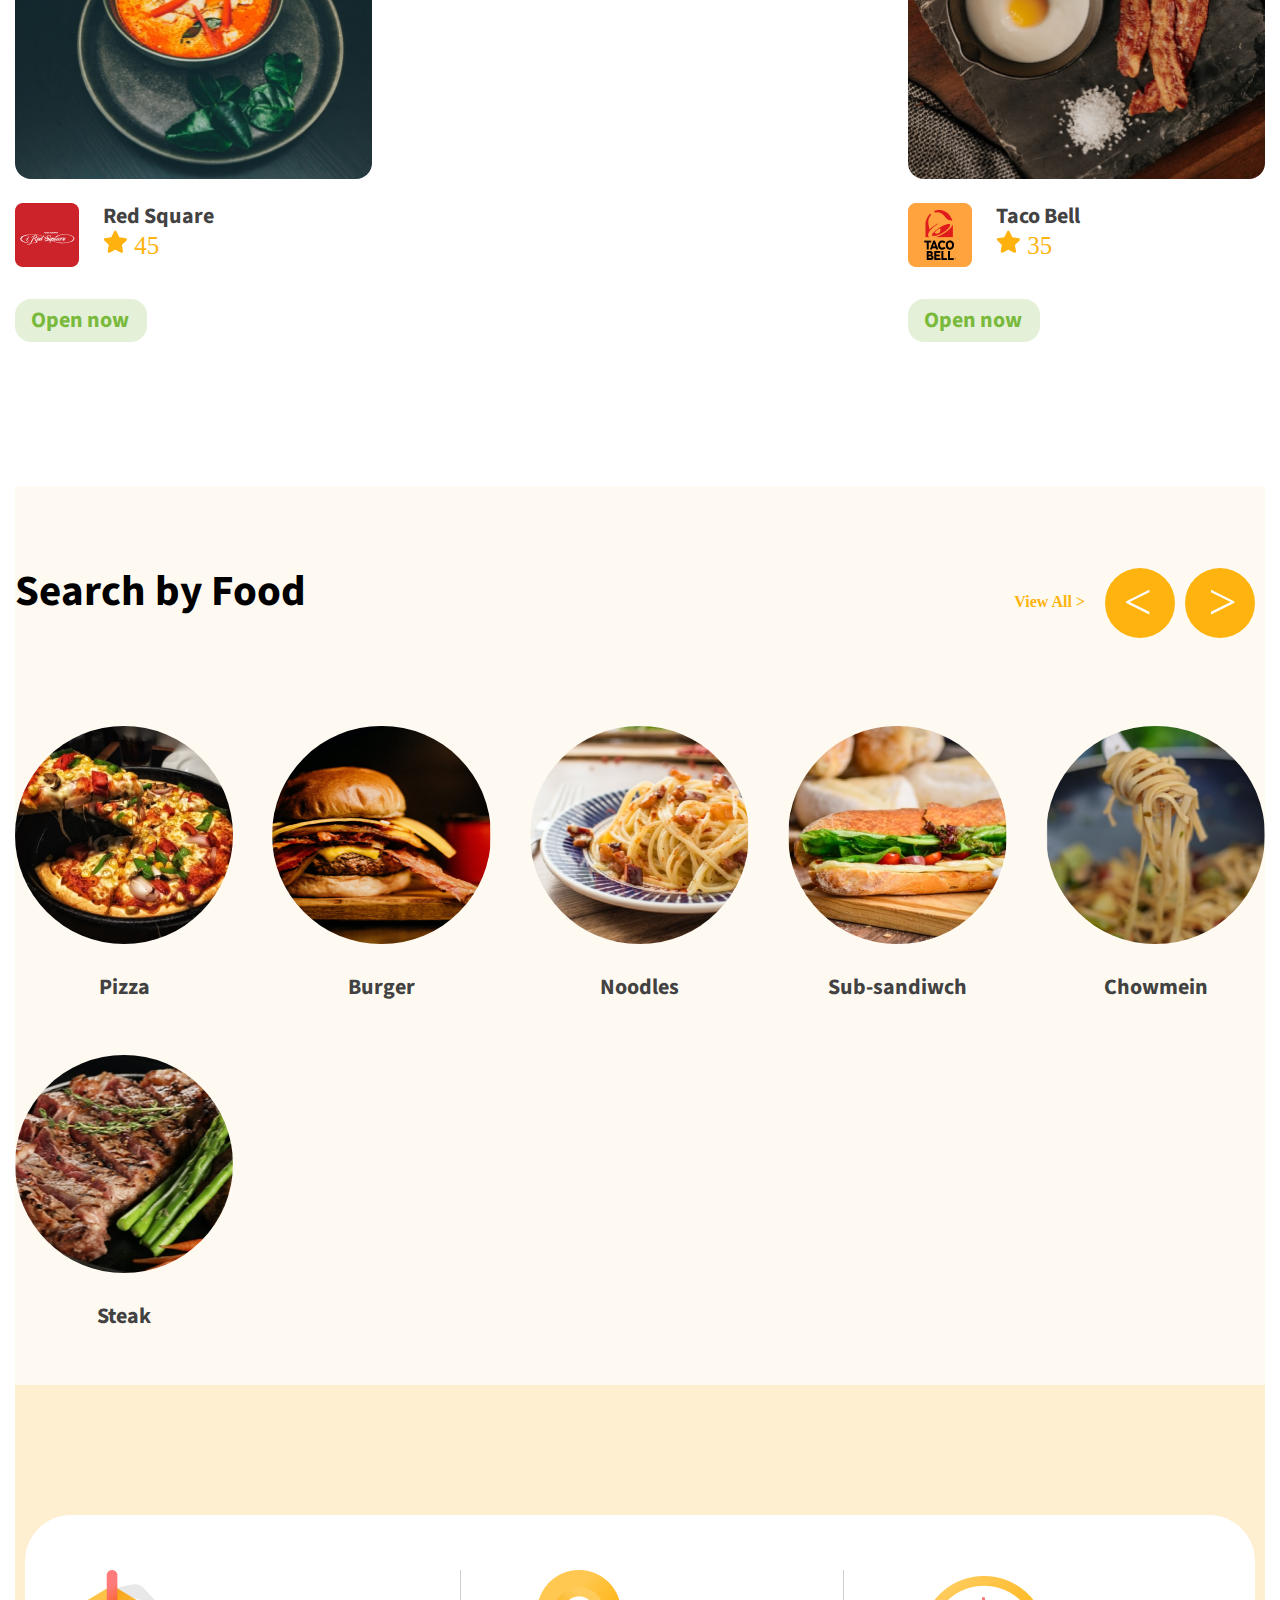
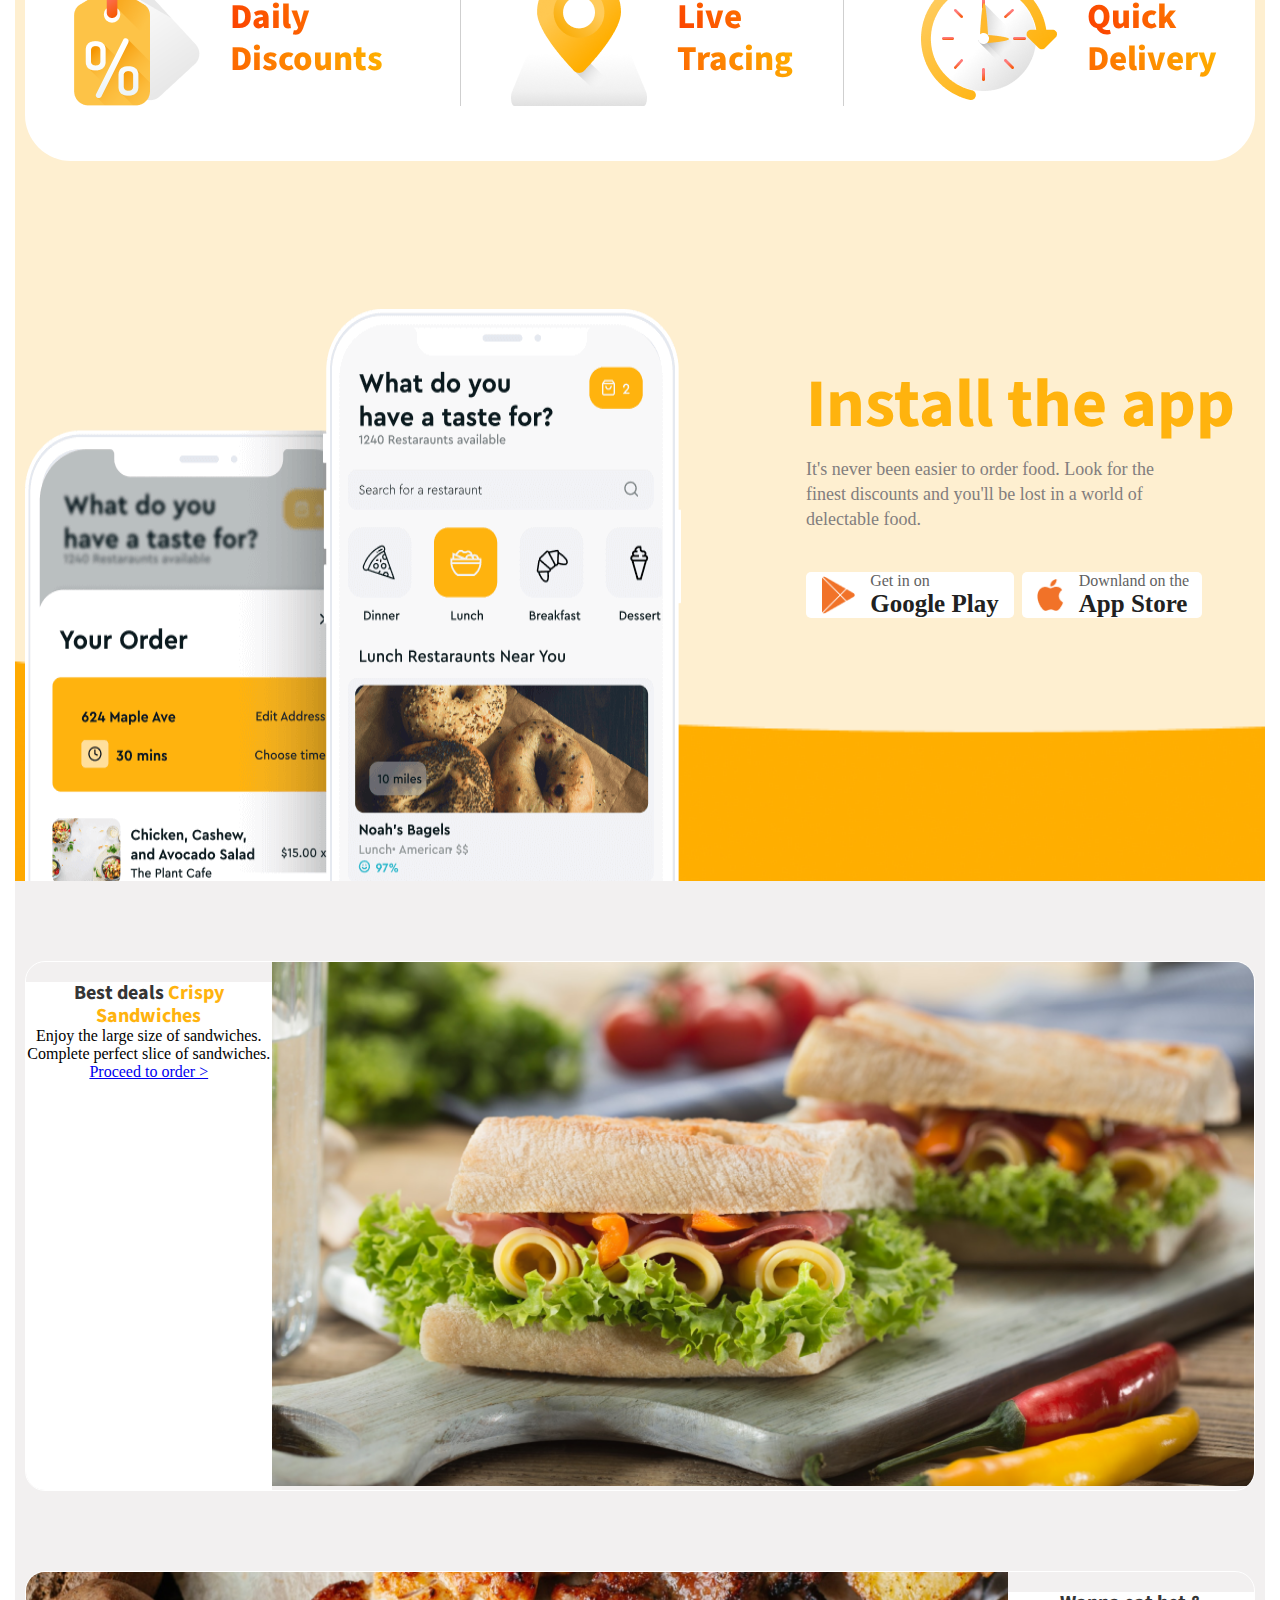
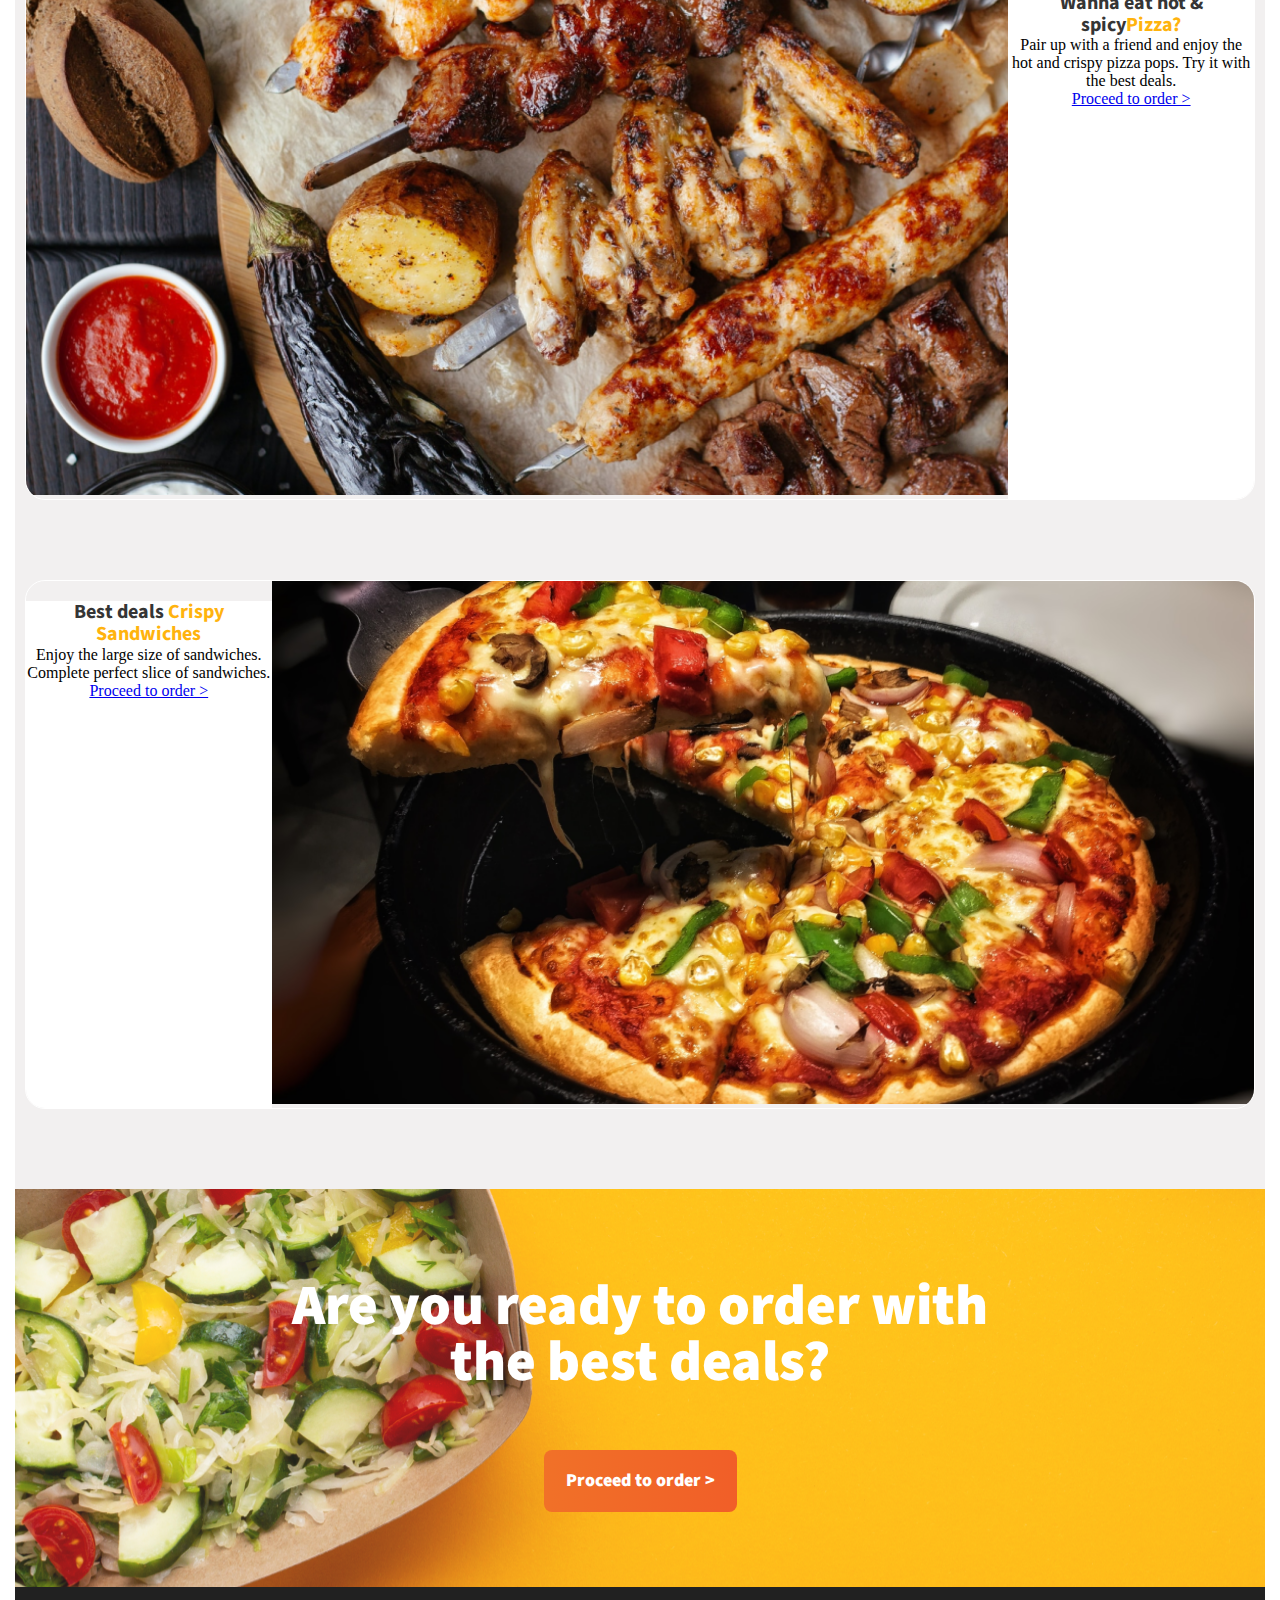
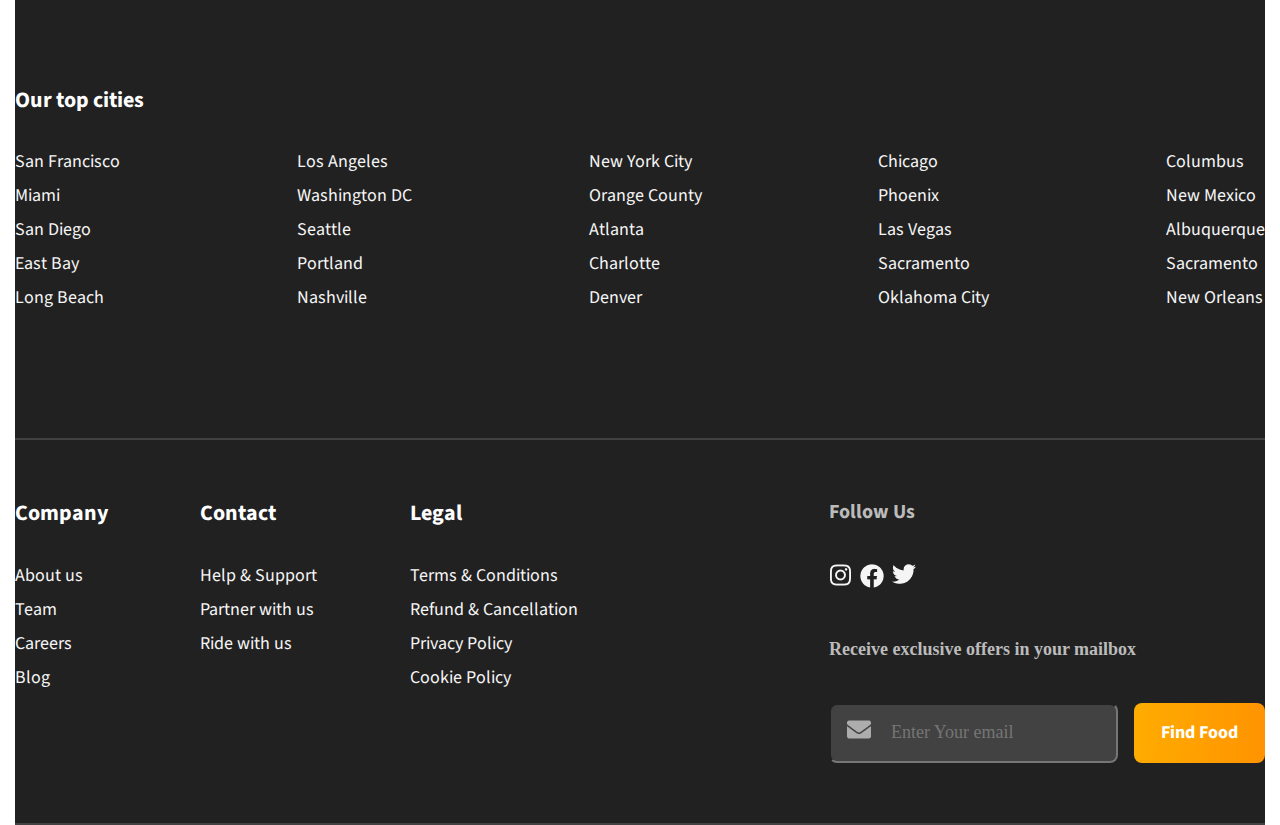
==== commit abc0fad1: "1" ====
--- a/index.html
+++ b/index.html
@@ -620,7 +620,7 @@
                         </div>
                         </div>
                         <!-- ---------------------------------- -->
-                         <div class="c">
+                         <div class="c reverse">
                             <div class="b">
                                 <img src="img/news2.png" alt="" class="news_container_block1_img" >
                            </div>
@@ -636,7 +636,7 @@
                             </div>
                    
                       
-                        <div class="c">
+                        <div class="c lastNews">
                             <div class="a">
                                 
                                 <span class="newsSpan1"><span class="newsSpan2">Best deals</span> Crispy Sandwiches</span>
--- a/style.css
+++ b/style.css
@@ -862,7 +862,7 @@
 /* ----------------------------------------------------------------------------------------------------------------------------- */
 .news {
   display: flex;
-  background-color: white;
+  background-color: rgba(242, 240, 240, 0.986);
   flex-direction: column;
 }
 .c {
@@ -874,14 +874,14 @@
   margin-left: 10px;
   margin-right: 10px;
   overflow: hidden;
-  border: 1px black solid;
+  border: 1px white solid;
 }
 
 .a {
   width: 20%;
   background-color: white;
   text-align: center;
-  padding-top: 20px;
+  margin-top: 20px;
   display: flex;
   flex-direction: column;
 }
@@ -900,6 +900,9 @@
 }
 .newsSpan2 {
   color: #353535;
+}
+.lastNews {
+  margin-bottom: 80px;
 }
 /* .newsSpan3 {
   font-family: Open Sans;
@@ -946,6 +949,14 @@
     margin-right: 10px; */
     overflow: hidden;
   }
+  .reverse {
+    display: flex;
+    flex-direction: column;
+    border-radius: 20px;
+    /* margin-left: 10px;
+    margin-right: 10px; */
+    overflow: hidden;
+  }
   .a {
     margin-top: 0;
     width: 100%;
@@ -958,21 +969,18 @@
   .b {
     width: 100%;
   }
-  /* .newsSpan1 {
+  .newsSpan1 {
     color: #ffb30e;
     font-family: Source Sans Pro;
     font-style: normal;
     font-weight: bold;
     font-size: 20px;
     line-height: 112%;
-    color: #ffb30e;
-    margin: 0;
-  } */
-  /* .newsSpan2 {
-    margin: 0;
+  }
+  .newsSpan2 {
     color: #353535;
-  } */
-  /* .newsSpan3 {
+  }
+  .newsSpan3 {
     font-family: Open Sans;
     font-style: normal;
     font-weight: 600;
@@ -981,8 +989,8 @@
     color: rgba(97, 97, 97, 0.69);
 
     margin-bottom: 40px;
-  } */
-  /* .newsButton {
+  }
+  .newsButton {
     text-decoration: none;
     margin-top: 20px;
     margin-bottom: 20px;
@@ -994,20 +1002,20 @@
     align-self: center;
     justify-content: center;
     background: linear-gradient(92.84deg, #ffb800 -47.72%, #ff8a00 136.81%);
-  } */
-  /* .newsButtonText {
+  }
+  .newsButtonText {
     font-family: Source Sans Pro;
     font-style: normal;
     font-weight: 900;
     font-size: 18px;
     line-height: 100%;
     color: white;
-  } */
+  }
 }
 /* --------------------------------------------------------------------------------------------------------------------------------------------- */
 .Are_you_ready {
   background: url(./img/are_you_ready_order_with.png);
-  margin-top: 80px;
+  /* margin-top: 80px; */
   padding-bottom: 75px;
 }
 .are_you_ready_container {
